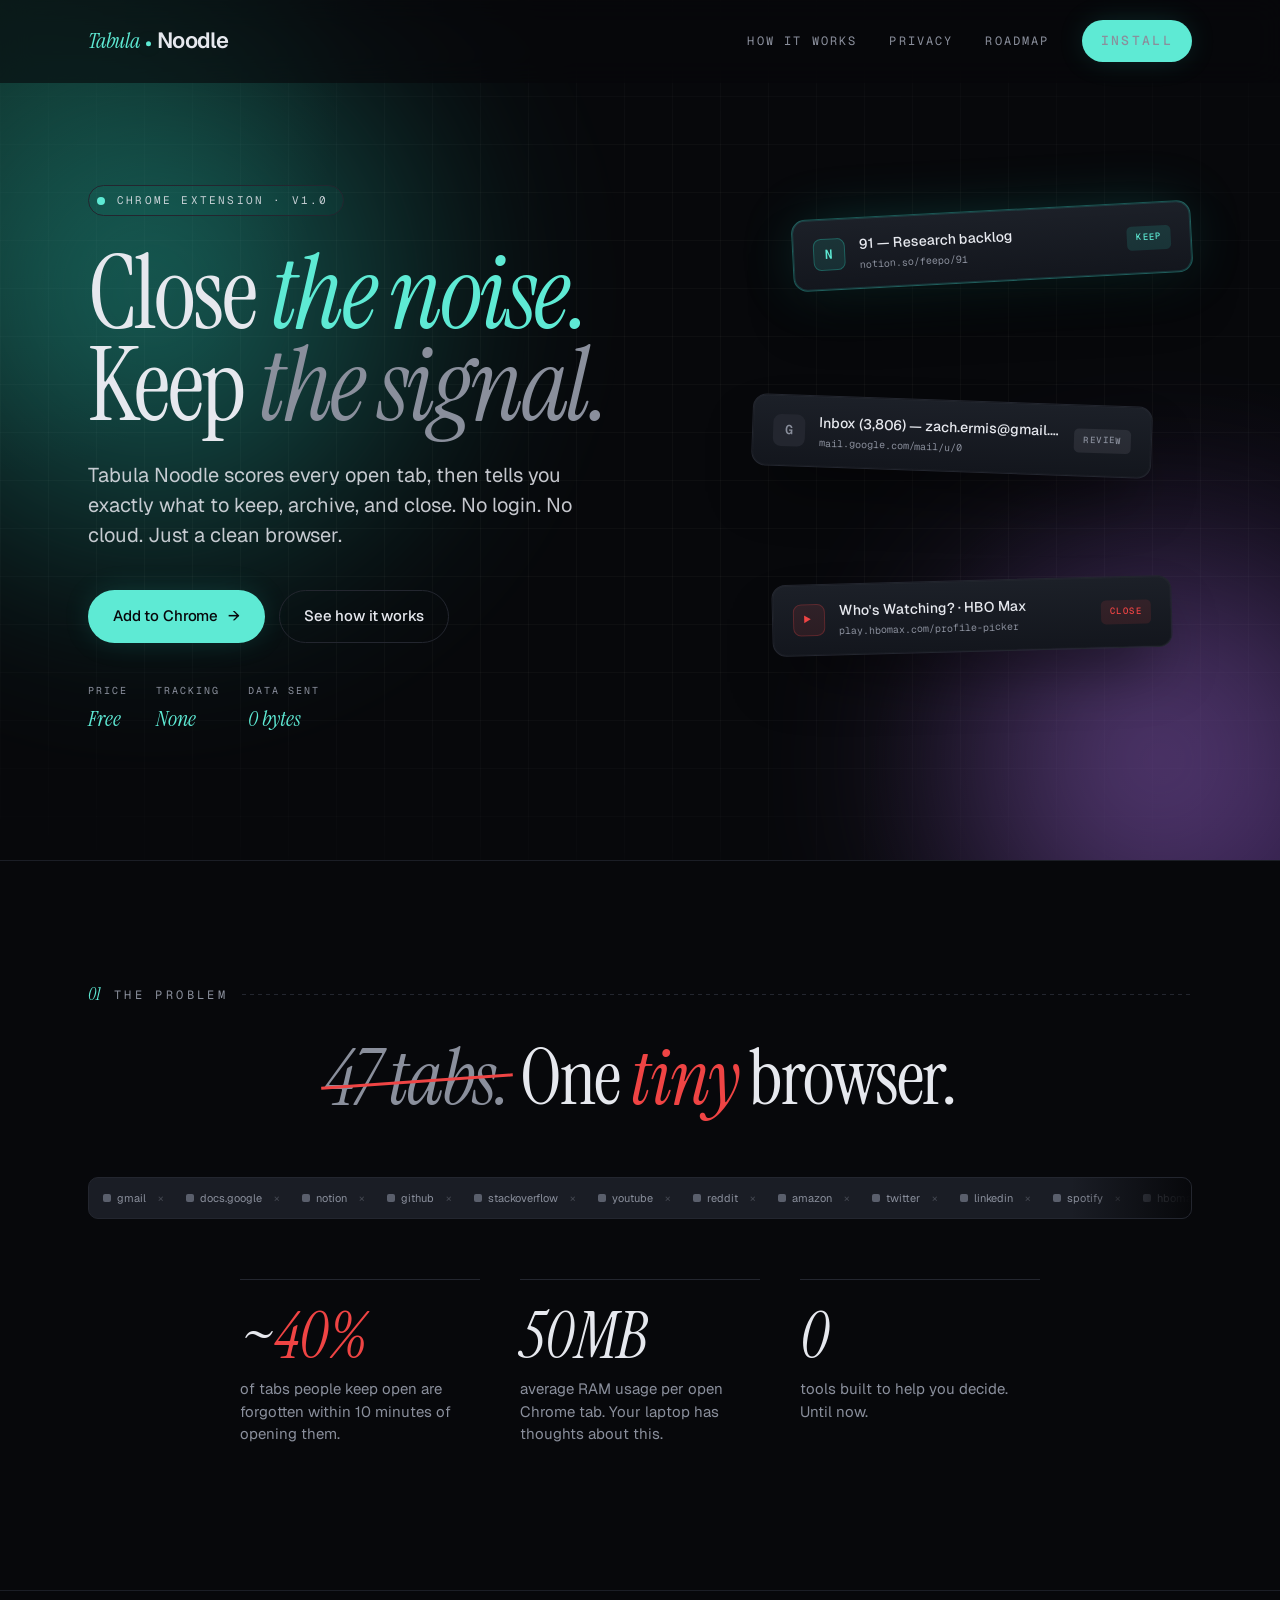
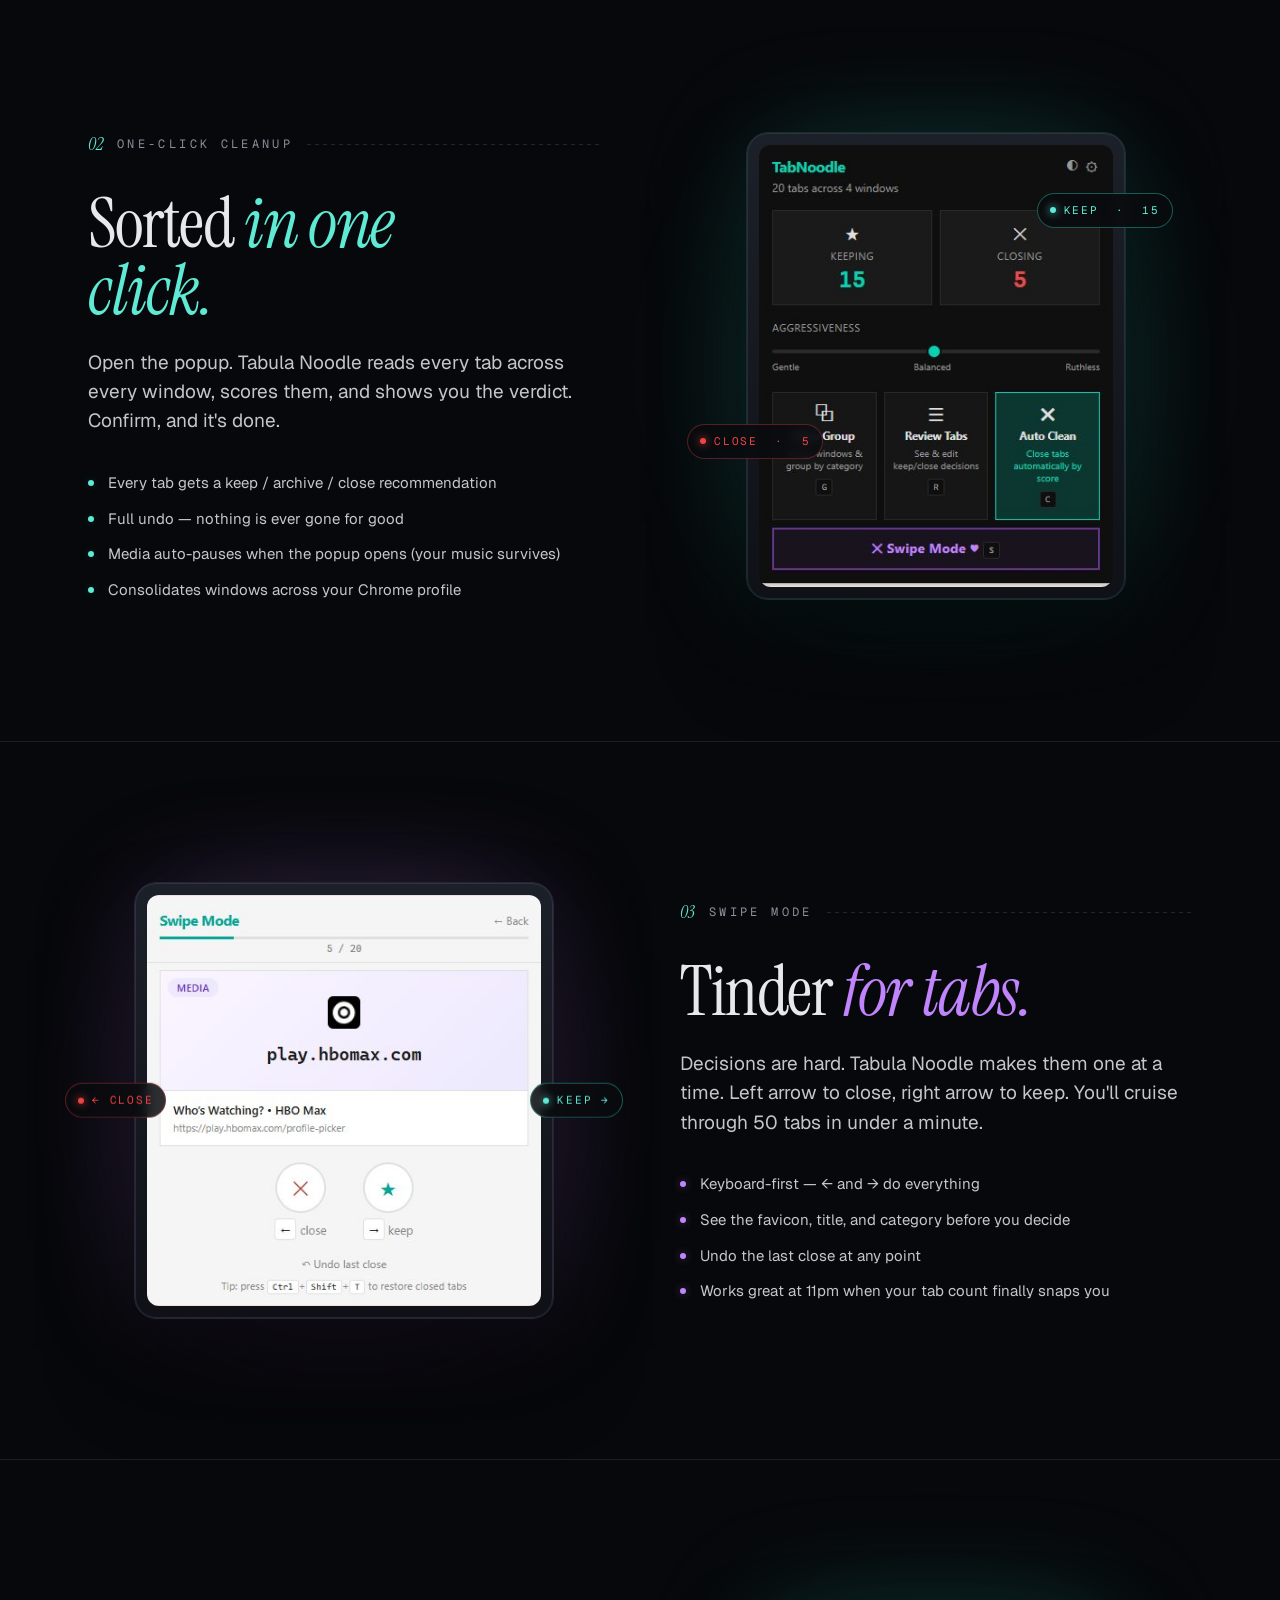
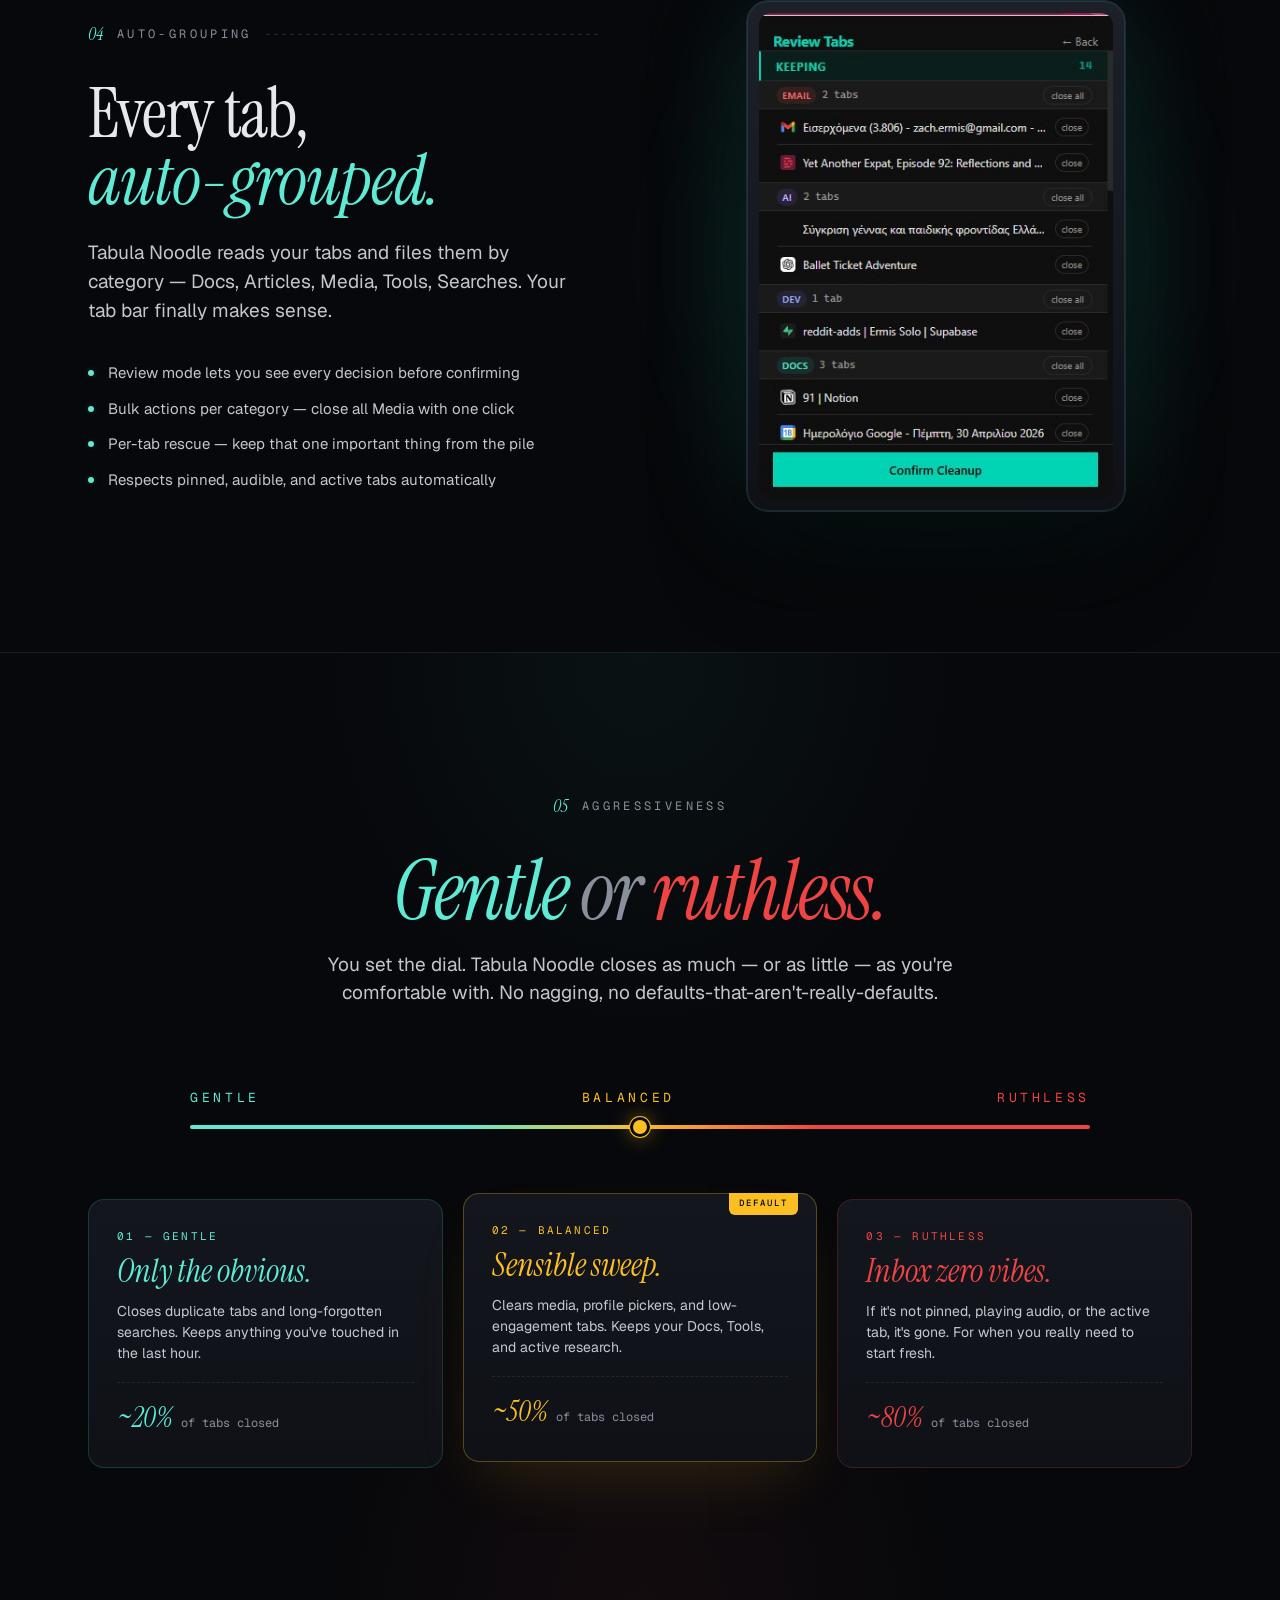
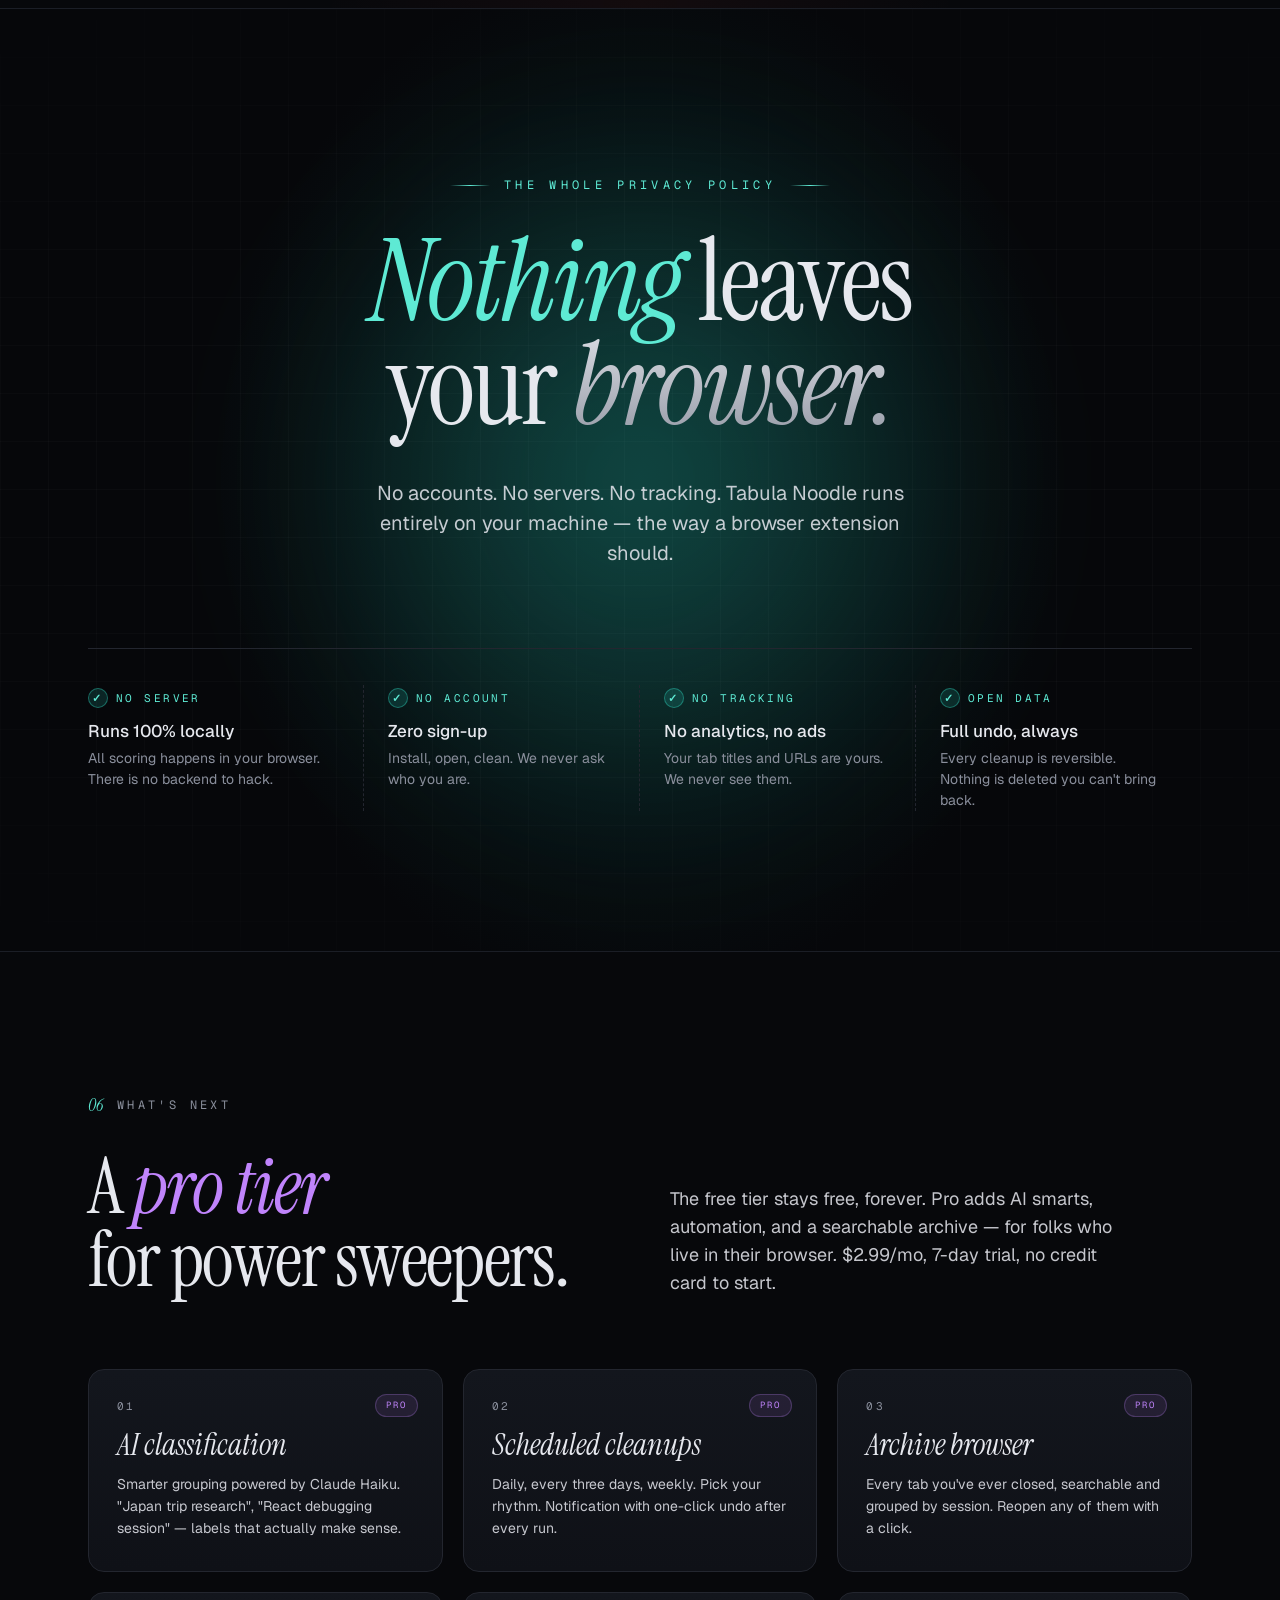
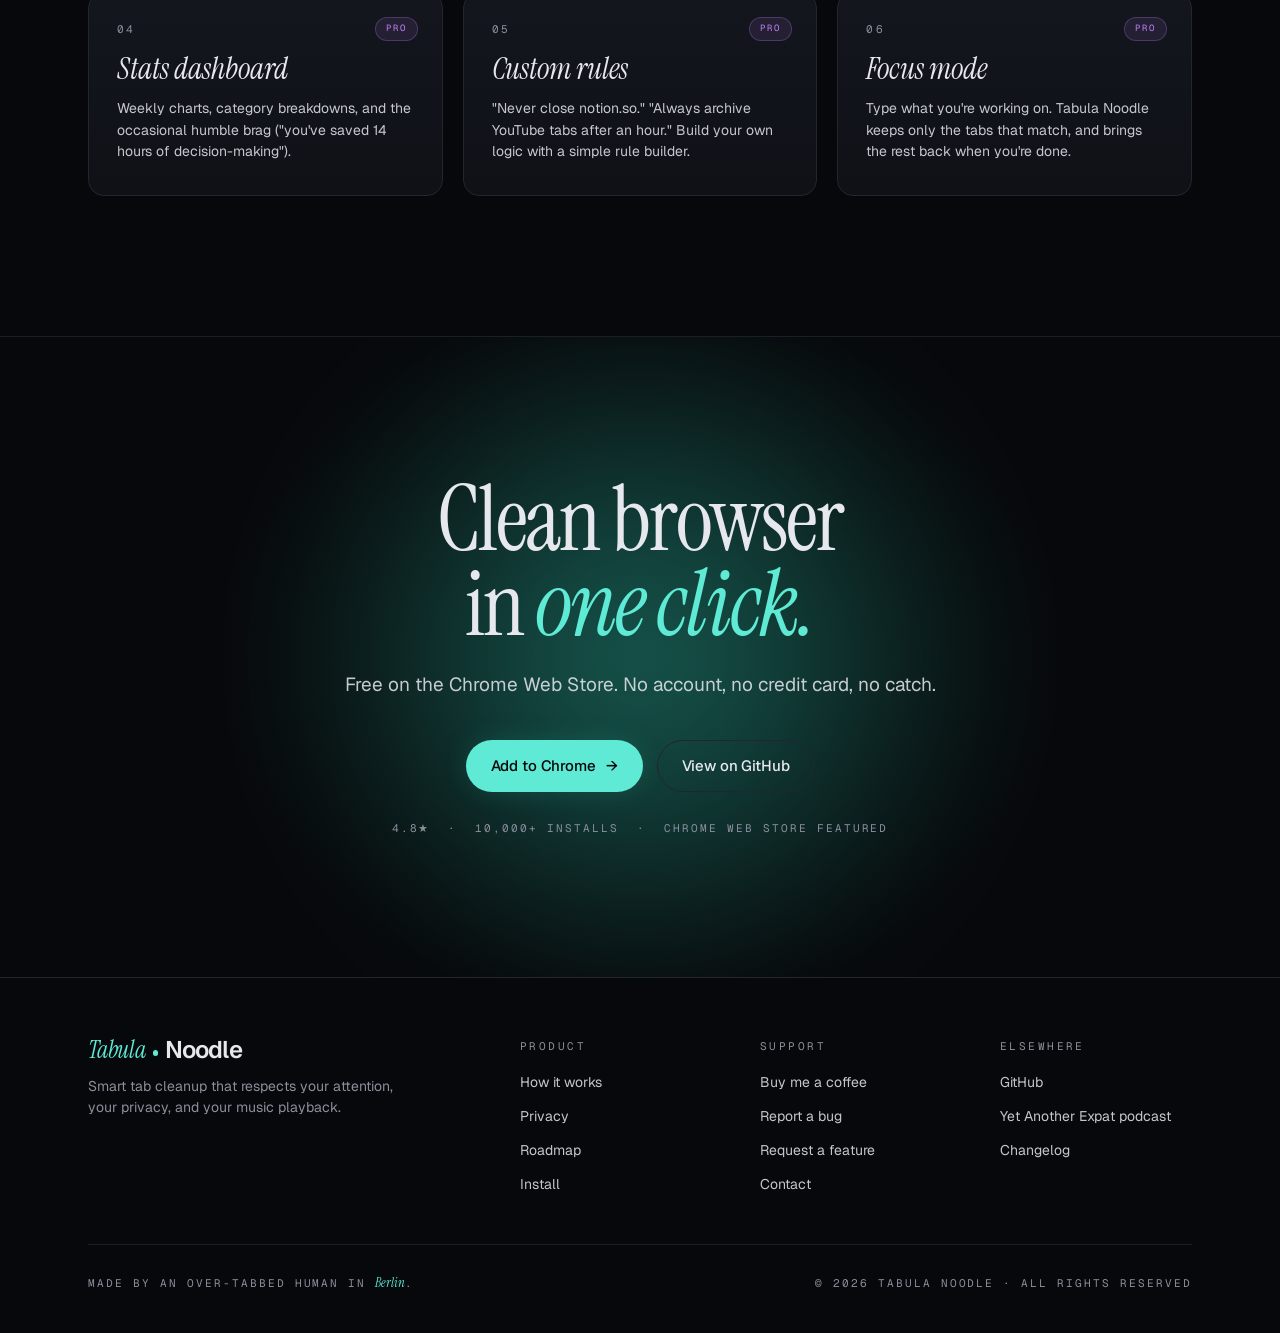
==== index.html @ 932016a6 "Initial TabNoodle landing page Static site with hero, how-it-works, privacy, roadmap and install sec" ====
<!doctype html>
<html lang="en">
<head>
<meta charset="utf-8">
<meta name="viewport" content="width=device-width, initial-scale=1">
<title>Tabula Noodle — Close the noise. Keep the signal.</title>
<meta name="description" content="Smart tab cleanup for Chrome. Scores every tab, groups the keepers, and lets you swipe the rest away. No accounts. Private by default.">
<meta property="og:title" content="Tabula Noodle — One-click tab cleanup">
<meta property="og:description" content="You have 47 tabs. 12 matter. Tabula Noodle knows which.">
<meta property="og:image" content="assets/promo-marquee-1400x560.png">
<meta property="og:type" content="website">
<link rel="icon" type="image/png" href="favicon.png">
<link rel="stylesheet" href="styles.css">
</head>
<body>

<!-- ================================================================
     NAV
     ================================================================ -->
<nav class="nav" id="nav">
  <a href="#top" class="wordmark">
    <span class="tabula">Tabula</span>
    <span class="dot"></span>
    <span class="noodle">Noodle</span>
  </a>
  <div class="nav-links">
    <a href="#how">How it works</a>
    <a href="#privacy">Privacy</a>
    <a href="#roadmap">Roadmap</a>
    <a href="#install" class="btn btn-primary">Install</a>
  </div>
</nav>

<!-- ================================================================
     HERO
     ================================================================ -->
<section class="hero" id="top">
  <div class="grid-bg"></div>
  <div class="glow teal"></div>
  <div class="glow plum"></div>

  <div class="hero-inner">
    <div>
      <div class="hero-kicker">
        <span class="pulse"></span>
        <span>Chrome Extension · v1.0</span>
      </div>
      <h1>
        Close <em>the&nbsp;noise.</em><br>
        Keep <span class="soft">the&nbsp;signal.</span>
      </h1>
      <p class="lead">
        Tabula Noodle scores every open tab, then tells you exactly what to keep, archive, and close. No login. No cloud. Just a clean browser.
      </p>
      <div class="hero-ctas">
        <a href="#install" class="btn btn-primary">
          Add to Chrome
          <span aria-hidden="true">→</span>
        </a>
        <a href="#how" class="btn btn-ghost">See how it works</a>
      </div>
      <div class="hero-meta">
        <div class="item">
          <span class="label">Price</span>
          <span class="val">Free</span>
        </div>
        <div class="item">
          <span class="label">Tracking</span>
          <span class="val">None</span>
        </div>
        <div class="item">
          <span class="label">Data sent</span>
          <span class="val">0 bytes</span>
        </div>
      </div>
    </div>

    <div class="hero-stage" aria-hidden="true">
      <div class="hero-tab keep">
        <div class="ico">N</div>
        <div class="body">
          <div class="title">91 — Research backlog</div>
          <div class="url">notion.so/feepo/91</div>
        </div>
        <div class="badge">Keep</div>
      </div>
      <div class="hero-tab review">
        <div class="ico">G</div>
        <div class="body">
          <div class="title">Inbox (3,806) — zach.ermis@gmail.com</div>
          <div class="url">mail.google.com/mail/u/0</div>
        </div>
        <div class="badge">Review</div>
      </div>
      <div class="hero-tab close">
        <div class="ico">▶</div>
        <div class="body">
          <div class="title">Who's Watching? · HBO Max</div>
          <div class="url">play.hbomax.com/profile-picker</div>
        </div>
        <div class="badge">Close</div>
      </div>
    </div>
  </div>
</section>

<!-- ================================================================
     PROBLEM
     ================================================================ -->
<section class="problem">
  <div class="problem-inner">
    <div class="section-head">
      <span class="step-n">01</span>
      <span class="kicker">The Problem</span>
      <span class="rule"></span>
    </div>
    <h2>
      <span class="strike">47 tabs.</span> One <em>tiny</em> browser.
    </h2>

    <div class="tabbar-demo" aria-hidden="true">
      <div class="demo-tab">gmail<span class="x">×</span></div>
      <div class="demo-tab">docs.google<span class="x">×</span></div>
      <div class="demo-tab">notion<span class="x">×</span></div>
      <div class="demo-tab">github<span class="x">×</span></div>
      <div class="demo-tab">stackoverflow<span class="x">×</span></div>
      <div class="demo-tab">youtube<span class="x">×</span></div>
      <div class="demo-tab">reddit<span class="x">×</span></div>
      <div class="demo-tab">amazon<span class="x">×</span></div>
      <div class="demo-tab">twitter<span class="x">×</span></div>
      <div class="demo-tab">linkedin<span class="x">×</span></div>
      <div class="demo-tab">spotify<span class="x">×</span></div>
      <div class="demo-tab">hbomax<span class="x">×</span></div>
      <div class="demo-tab">booking<span class="x">×</span></div>
      <div class="demo-tab">wikipedia<span class="x">×</span></div>
      <div class="demo-tab">arxiv<span class="x">×</span></div>
      <div class="demo-tab">figma<span class="x">×</span></div>
      <div class="demo-tab">slack<span class="x">×</span></div>
      <div class="demo-tab">claude<span class="x">×</span></div>
      <div class="demo-tab">supabase<span class="x">×</span></div>
      <div class="demo-tab">airbnb<span class="x">×</span></div>
    </div>

    <div class="problem-stats">
      <div class="problem-stat">
        <div class="big">~<em>40%</em></div>
        <p>of tabs people keep open are forgotten within 10 minutes of opening them.</p>
      </div>
      <div class="problem-stat">
        <div class="big">50MB</div>
        <p>average RAM usage per open Chrome tab. Your laptop has thoughts about this.</p>
      </div>
      <div class="problem-stat">
        <div class="big">0</div>
        <p>tools built to help you decide. Until now.</p>
      </div>
    </div>
  </div>
</section>

<!-- ================================================================
     FEAT 1 — ONE-CLICK (how it works)
     ================================================================ -->
<section class="feat" id="how">
  <div class="feat-inner">
    <div class="feat-copy">
      <div class="section-head">
        <span class="step-n">02</span>
        <span class="kicker">One-Click Cleanup</span>
        <span class="rule"></span>
      </div>
      <h2>Sorted <em>in one<br>click.</em></h2>
      <p class="lead">
        Open the popup. Tabula Noodle reads every tab across every window, scores them, and shows you the verdict. Confirm, and it's done.
      </p>
      <ul class="feat-list">
        <li>Every tab gets a keep / archive / close recommendation</li>
        <li>Full undo — nothing is ever gone for good</li>
        <li>Media auto-pauses when the popup opens (your music survives)</li>
        <li>Consolidates windows across your Chrome profile</li>
      </ul>
    </div>

    <div class="feat-visual">
      <div class="glow-seeker"><div class="glow teal"></div></div>
      <div class="device popup teal-glow">
        <img src="assets/ui-popup.png" alt="Tabula Noodle popup showing 20 tabs across 4 windows, with 15 to keep and 5 to close">
        <div class="callout teal" style="top: 60px; right: -48px;">Keep &nbsp;·&nbsp; 15</div>
        <div class="callout ember" style="bottom: 140px; left: -60px;">Close &nbsp;·&nbsp; 5</div>
      </div>
    </div>
  </div>
</section>

<!-- ================================================================
     FEAT 2 — SWIPE
     ================================================================ -->
<section class="feat reverse">
  <div class="feat-inner">
    <div class="feat-copy">
      <div class="section-head">
        <span class="step-n">03</span>
        <span class="kicker">Swipe Mode</span>
        <span class="rule"></span>
      </div>
      <h2>Tinder <span class="plum">for&nbsp;tabs.</span></h2>
      <p class="lead">
        Decisions are hard. Tabula Noodle makes them one at a time. Left arrow to close, right arrow to keep. You'll cruise through 50 tabs in under a minute.
      </p>
      <ul class="feat-list">
        <li class="plum">Keyboard-first — ← and → do everything</li>
        <li class="plum">See the favicon, title, and category before you decide</li>
        <li class="plum">Undo the last close at any point</li>
        <li class="plum">Works great at 11pm when your tab count finally snaps you</li>
      </ul>
    </div>

    <div class="feat-visual">
      <div class="glow-seeker"><div class="glow plum"></div></div>
      <div class="device swipe plum-glow">
        <img src="assets/ui-swipe.png" alt="Tabula Noodle swipe mode showing a media tab for play.hbomax.com with close and keep buttons">
        <div class="callout ember" style="top: 50%; left: -70px; transform: translateY(-50%);">← Close</div>
        <div class="callout teal" style="top: 50%; right: -70px; transform: translateY(-50%);">Keep →</div>
      </div>
    </div>
  </div>
</section>

<!-- ================================================================
     FEAT 3 — GROUPS
     ================================================================ -->
<section class="feat">
  <div class="feat-inner">
    <div class="feat-copy">
      <div class="section-head">
        <span class="step-n">04</span>
        <span class="kicker">Auto-Grouping</span>
        <span class="rule"></span>
      </div>
      <h2>Every tab,<br><em>auto-grouped.</em></h2>
      <p class="lead">
        Tabula Noodle reads your tabs and files them by category — Docs, Articles, Media, Tools, Searches. Your tab bar finally makes sense.
      </p>
      <ul class="feat-list">
        <li>Review mode lets you see every decision before confirming</li>
        <li>Bulk actions per category — close all Media with one click</li>
        <li>Per-tab rescue — keep that one important thing from the pile</li>
        <li>Respects pinned, audible, and active tabs automatically</li>
      </ul>
    </div>

    <div class="feat-visual">
      <div class="glow-seeker"><div class="glow teal"></div></div>
      <div class="device review teal-glow">
        <img src="assets/ui-review.png" alt="Tabula Noodle review panel showing tabs grouped into Email, AI, Dev, and Docs categories">
      </div>
    </div>
  </div>
</section>

<!-- ================================================================
     CONTROL
     ================================================================ -->
<section class="control">
  <div class="control-inner">
    <div class="section-head" style="justify-content: center;">
      <span class="step-n">05</span>
      <span class="kicker">Aggressiveness</span>
    </div>
    <h2><em class="gentle">Gentle</em> <span class="or">or</span> <em class="ruthless">ruthless.</em></h2>
    <p class="lead">
      You set the dial. Tabula Noodle closes as much — or as little — as you're comfortable with. No nagging, no defaults-that-aren't-really-defaults.
    </p>

    <div class="slider-wrap">
      <div class="slider-labels">
        <span class="l">Gentle</span>
        <span class="m">Balanced</span>
        <span class="r">Ruthless</span>
      </div>
      <div class="slider-track">
        <div class="handle"></div>
      </div>
    </div>

    <div class="modes">
      <div class="mode gentle">
        <div class="m-label">01 — Gentle</div>
        <div class="m-title">Only the obvious.</div>
        <div class="m-body">Closes duplicate tabs and long-forgotten searches. Keeps anything you've touched in the last hour.</div>
        <div class="m-stat"><b>~20%</b> of tabs closed</div>
      </div>
      <div class="mode balanced">
        <div class="m-label">02 — Balanced</div>
        <div class="m-title">Sensible sweep.</div>
        <div class="m-body">Clears media, profile pickers, and low-engagement tabs. Keeps your Docs, Tools, and active research.</div>
        <div class="m-stat"><b>~50%</b> of tabs closed</div>
      </div>
      <div class="mode ruthless">
        <div class="m-label">03 — Ruthless</div>
        <div class="m-title">Inbox zero vibes.</div>
        <div class="m-body">If it's not pinned, playing audio, or the active tab, it's gone. For when you really need to start fresh.</div>
        <div class="m-stat"><b>~80%</b> of tabs closed</div>
      </div>
    </div>
  </div>
</section>

<!-- ================================================================
     PRIVACY
     ================================================================ -->
<section class="privacy" id="privacy">
  <div class="grid-bg"></div>
  <div class="glow teal"></div>

  <div class="privacy-inner">
    <div class="kicker-line">The Whole Privacy Policy</div>
    <h2>
      <span class="nothing">Nothing</span> leaves<br>
      your <span class="browser">browser.</span>
    </h2>
    <p class="lead">
      No accounts. No servers. No tracking. Tabula Noodle runs entirely on your machine — the way a browser extension should.
    </p>

    <div class="privacy-facts">
      <div class="pfact">
        <div class="check">No server</div>
        <h4>Runs 100% locally</h4>
        <p>All scoring happens in your browser. There is no backend to hack.</p>
      </div>
      <div class="pfact">
        <div class="check">No account</div>
        <h4>Zero sign-up</h4>
        <p>Install, open, clean. We never ask who you are.</p>
      </div>
      <div class="pfact">
        <div class="check">No tracking</div>
        <h4>No analytics, no ads</h4>
        <p>Your tab titles and URLs are yours. We never see them.</p>
      </div>
      <div class="pfact">
        <div class="check">Open data</div>
        <h4>Full undo, always</h4>
        <p>Every cleanup is reversible. Nothing is deleted you can't bring back.</p>
      </div>
    </div>
  </div>
</section>

<!-- ================================================================
     ROADMAP
     ================================================================ -->
<section class="roadmap" id="roadmap">
  <div class="roadmap-inner">
    <div class="roadmap-head">
      <div>
        <div class="section-head">
          <span class="step-n">06</span>
          <span class="kicker">What's Next</span>
        </div>
        <h2>A <em>pro tier</em><br>for power sweepers.</h2>
      </div>
      <p class="sub">
        The free tier stays free, forever. Pro adds AI smarts, automation, and a searchable archive — for folks who live in their browser. $2.99/mo, 7-day trial, no credit card to start.
      </p>
    </div>

    <div class="roadmap-grid">
      <div class="rm-card">
        <div class="rm-tag">Pro</div>
        <div class="rm-num">01</div>
        <h3>AI classification</h3>
        <p>Smarter grouping powered by Claude Haiku. "Japan trip research", "React debugging session" — labels that actually make sense.</p>
      </div>
      <div class="rm-card">
        <div class="rm-tag">Pro</div>
        <div class="rm-num">02</div>
        <h3>Scheduled cleanups</h3>
        <p>Daily, every three days, weekly. Pick your rhythm. Notification with one-click undo after every run.</p>
      </div>
      <div class="rm-card">
        <div class="rm-tag">Pro</div>
        <div class="rm-num">03</div>
        <h3>Archive browser</h3>
        <p>Every tab you've ever closed, searchable and grouped by session. Reopen any of them with a click.</p>
      </div>
      <div class="rm-card">
        <div class="rm-tag">Pro</div>
        <div class="rm-num">04</div>
        <h3>Stats dashboard</h3>
        <p>Weekly charts, category breakdowns, and the occasional humble brag ("you've saved 14 hours of decision-making").</p>
      </div>
      <div class="rm-card">
        <div class="rm-tag">Pro</div>
        <div class="rm-num">05</div>
        <h3>Custom rules</h3>
        <p>"Never close notion.so." "Always archive YouTube tabs after an hour." Build your own logic with a simple rule builder.</p>
      </div>
      <div class="rm-card">
        <div class="rm-tag">Pro</div>
        <div class="rm-num">06</div>
        <h3>Focus mode</h3>
        <p>Type what you're working on. Tabula Noodle keeps only the tabs that match, and brings the rest back when you're done.</p>
      </div>
    </div>
  </div>
</section>

<!-- ================================================================
     CTA
     ================================================================ -->
<section class="cta" id="install">
  <div class="glow teal"></div>
  <div class="cta-inner">
    <h2>Clean browser<br>in <em>one click.</em></h2>
    <p class="lead">
      Free on the Chrome Web Store. No account, no credit card, no catch.
    </p>
    <div class="cta-ctas">
      <a href="#" class="btn btn-primary">
        Add to Chrome
        <span aria-hidden="true">→</span>
      </a>
      <a href="https://github.com/feepo" class="btn btn-ghost" target="_blank" rel="noopener">
        View on GitHub
      </a>
    </div>
    <div class="cta-note">4.8★ &nbsp;·&nbsp; 10,000+ installs &nbsp;·&nbsp; Chrome Web Store featured</div>
  </div>
</section>

<!-- ================================================================
     FOOTER
     ================================================================ -->
<footer>
  <div class="footer-inner">
    <div class="footer-brand">
      <a href="#top" class="wordmark">
        <span class="tabula">Tabula</span>
        <span class="dot"></span>
        <span class="noodle">Noodle</span>
      </a>
      <p>Smart tab cleanup that respects your attention, your privacy, and your music playback.</p>
    </div>
    <div class="footer-col">
      <h5>Product</h5>
      <ul>
        <li><a href="#how">How it works</a></li>
        <li><a href="#privacy">Privacy</a></li>
        <li><a href="#roadmap">Roadmap</a></li>
        <li><a href="#install">Install</a></li>
      </ul>
    </div>
    <div class="footer-col">
      <h5>Support</h5>
      <ul>
        <li><a href="https://buymeacoffee.com" target="_blank" rel="noopener">Buy me a coffee</a></li>
        <li><a href="#">Report a bug</a></li>
        <li><a href="#">Request a feature</a></li>
        <li><a href="#">Contact</a></li>
      </ul>
    </div>
    <div class="footer-col">
      <h5>Elsewhere</h5>
      <ul>
        <li><a href="https://github.com/feepo" target="_blank" rel="noopener">GitHub</a></li>
        <li><a href="#" target="_blank" rel="noopener">Yet Another Expat podcast</a></li>
        <li><a href="#">Changelog</a></li>
      </ul>
    </div>
  </div>
  <div class="footer-bottom">
    <div class="made">Made by an over-tabbed human in <em>Berlin</em>.</div>
    <div class="made">© 2026 Tabula Noodle · All rights reserved</div>
  </div>
</footer>

<script>
  // Nav gets a border-bottom once you scroll past the hero
  const nav = document.getElementById('nav');
  window.addEventListener('scroll', () => {
    if (window.scrollY > 20) nav.classList.add('scrolled');
    else nav.classList.remove('scrolled');
  }, { passive: true });
</script>

</body>
</html>
---- styles.css ----
/* ================================================================
   TABULA NOODLE — WEBSITE STYLES
   ================================================================ */

@import url("https://fonts.googleapis.com/css2?family=Instrument+Serif:ital@0;1&family=Geist:wght@300;400;500;600;700;900&family=Geist+Mono:wght@400;500&display=swap");

/* ---------- tokens ---------- */
:root {
  --ink: #07080b;
  --ink-2: #0f1117;
  --ink-3: #13161d;
  --ink-4: #1a1d25;
  --line: #23262f;
  --line-soft: #1b1e26;
  --fog: #8a8f9c;
  --fog-2: #5a5f6c;
  --bone: #e6e8ee;
  --bone-dim: rgba(230, 232, 238, 0.85);

  --teal: #2dd4bf;
  --teal-bright: #5eead4;
  --teal-deep: #0d4f4a;
  --teal-glow: rgba(45, 212, 191, 0.22);

  --plum: #c084fc;
  --plum-deep: #6b21a8;

  --amber: #fbbf24;
  --ember: #ef4444;

  --font-display: "Instrument Serif", "Iowan Old Style", Georgia, serif;
  --font-sans: "Geist", ui-sans-serif, system-ui, -apple-system, sans-serif;
  --font-mono: "Geist Mono", ui-monospace, "JetBrains Mono", monospace;

  --radius: 16px;
  --radius-lg: 22px;

  --pad-x: 88px;
  --max-w: 1240px;
}

/* ---------- reset ---------- */
*, *::before, *::after { box-sizing: border-box; }
html, body { margin: 0; padding: 0; }
html { scroll-behavior: smooth; }
body {
  font-family: var(--font-sans);
  color: var(--bone);
  background: var(--ink);
  -webkit-font-smoothing: antialiased;
  text-rendering: optimizeLegibility;
  line-height: 1.5;
  overflow-x: hidden;
}
img { display: block; max-width: 100%; height: auto; }
a { color: inherit; text-decoration: none; }
button { font: inherit; cursor: pointer; }

/* ---------- reusable ---------- */
.wrap {
  max-width: var(--max-w);
  margin: 0 auto;
  padding: 0 var(--pad-x);
  position: relative;
}

.kicker {
  font-family: var(--font-mono);
  font-size: 12px;
  letter-spacing: 0.28em;
  text-transform: uppercase;
  color: var(--fog);
}
.kicker b {
  color: var(--teal-bright);
  font-weight: 400;
}

.wordmark {
  display: inline-flex;
  align-items: baseline;
  gap: 0.15em;
  line-height: 1;
  letter-spacing: -0.01em;
}
.wordmark .tabula {
  font-family: var(--font-display);
  font-style: italic;
  font-weight: 400;
  color: var(--teal-bright);
}
.wordmark .noodle {
  font-family: var(--font-sans);
  font-weight: 600;
  letter-spacing: -0.035em;
  color: var(--bone);
}
.wordmark .dot {
  display: inline-block;
  width: 0.22em;
  height: 0.22em;
  border-radius: 999px;
  background: var(--teal-bright);
  transform: translateY(-0.08em);
  margin: 0 0.14em;
  box-shadow: 0 0 0.8em var(--teal-glow);
}

.grid-bg {
  position: absolute; inset: 0;
  background-image:
    linear-gradient(rgba(255,255,255,0.03) 1px, transparent 1px),
    linear-gradient(90deg, rgba(255,255,255,0.03) 1px, transparent 1px);
  background-size: 48px 48px;
  mask-image: radial-gradient(ellipse 100% 70% at 50% 50%, black 45%, transparent 90%);
  -webkit-mask-image: radial-gradient(ellipse 100% 70% at 50% 50%, black 45%, transparent 90%);
  pointer-events: none;
}
.glow {
  position: absolute; pointer-events: none;
  border-radius: 999px;
  filter: blur(80px);
  opacity: 0.45;
}
.glow.teal { background: radial-gradient(circle, #2dd4bf 0%, transparent 70%); }
.glow.plum { background: radial-gradient(circle, #c084fc 0%, transparent 70%); }
.glow.amber { background: radial-gradient(circle, #fbbf24 0%, transparent 70%); }

.section-head {
  display: flex;
  align-items: center;
  gap: 14px;
  margin-bottom: 32px;
}
.section-head .kicker { white-space: nowrap; }
.section-head .rule {
  flex: 1;
  height: 1px;
  background-image: linear-gradient(to right, var(--line) 50%, transparent 50%);
  background-size: 8px 1px;
}
.section-head .step-n {
  font-family: var(--font-display);
  font-style: italic;
  font-size: 18px;
  color: var(--teal-bright);
}

.btn {
  display: inline-flex;
  align-items: center;
  gap: 10px;
  padding: 14px 24px;
  border-radius: 999px;
  font-family: var(--font-sans);
  font-weight: 500;
  font-size: 15px;
  letter-spacing: -0.01em;
  border: 1px solid transparent;
  transition: transform 0.15s ease, background 0.2s ease, border-color 0.2s ease;
}
.btn:hover { transform: translateY(-1px); }
.btn-primary {
  background: var(--teal-bright);
  color: var(--ink);
  box-shadow: 0 0 30px -5px var(--teal-glow);
}
.btn-primary:hover { background: var(--teal); }
.btn-ghost {
  background: transparent;
  color: var(--bone);
  border-color: var(--line);
}
.btn-ghost:hover { border-color: var(--teal); color: var(--teal-bright); }

/* ================================================================
   NAV
   ================================================================ */
.nav {
  position: fixed;
  top: 0; left: 0; right: 0;
  z-index: 100;
  padding: 20px var(--pad-x);
  display: flex;
  align-items: center;
  justify-content: space-between;
  background: rgba(7, 8, 11, 0.6);
  backdrop-filter: blur(14px);
  -webkit-backdrop-filter: blur(14px);
  border-bottom: 1px solid transparent;
  transition: border-color 0.3s, background 0.3s;
}
.nav.scrolled { border-bottom-color: var(--line); }
.nav .wordmark { font-size: 22px; }
.nav-links {
  display: flex;
  gap: 32px;
  align-items: center;
}
.nav-links a {
  font-family: var(--font-mono);
  font-size: 12px;
  letter-spacing: 0.18em;
  text-transform: uppercase;
  color: var(--fog);
  transition: color 0.2s;
}
.nav-links a:hover { color: var(--teal-bright); }
.nav-links .btn { padding: 10px 18px; font-size: 13px; }

/* ================================================================
   HERO
   ================================================================ */
.hero {
  position: relative;
  padding: 180px var(--pad-x) 120px;
  overflow: hidden;
  background:
    radial-gradient(50% 100% at 0% 0%, #0e2a25 0%, transparent 55%),
    radial-gradient(60% 100% at 100% 100%, #1a0f2b 0%, transparent 55%),
    var(--ink);
}
.hero .grid-bg { opacity: 0.9; }
.hero .glow.teal { width: 780px; height: 780px; left: -240px; top: -100px; }
.hero .glow.plum { width: 600px; height: 600px; right: -180px; bottom: -200px; }

.hero-inner {
  position: relative;
  max-width: var(--max-w);
  margin: 0 auto;
  display: grid;
  grid-template-columns: 1.15fr 1fr;
  gap: 56px;
  align-items: center;
}

.hero-kicker {
  display: inline-flex;
  align-items: center;
  gap: 12px;
  padding: 6px 14px 6px 8px;
  border-radius: 999px;
  border: 1px solid var(--line);
  background: rgba(45, 212, 191, 0.04);
  font-family: var(--font-mono);
  font-size: 11px;
  letter-spacing: 0.2em;
  text-transform: uppercase;
  color: var(--bone-dim);
  margin-bottom: 32px;
}
.hero-kicker .pulse {
  width: 8px; height: 8px; border-radius: 999px;
  background: var(--teal-bright);
  box-shadow: 0 0 0 0 var(--teal-bright);
  animation: pulse 2s ease-out infinite;
}
@keyframes pulse {
  0% { box-shadow: 0 0 0 0 rgba(94, 234, 212, 0.6); }
  100% { box-shadow: 0 0 0 16px rgba(94, 234, 212, 0); }
}

.hero h1 {
  font-family: var(--font-display);
  font-size: clamp(56px, 8vw, 124px);
  line-height: 0.9;
  letter-spacing: -0.025em;
  margin: 0 0 28px 0;
  font-weight: 400;
  color: var(--bone);
}
.hero h1 em {
  font-style: italic;
  color: var(--teal-bright);
}
.hero h1 .soft {
  font-style: italic;
  color: var(--fog);
}

.hero p.lead {
  font-size: 20px;
  max-width: 520px;
  color: var(--bone-dim);
  line-height: 1.5;
  margin: 0 0 40px 0;
}

.hero-ctas {
  display: flex;
  gap: 14px;
  margin-bottom: 40px;
  flex-wrap: wrap;
}

.hero-meta {
  display: flex;
  gap: 28px;
  flex-wrap: wrap;
}
.hero-meta .item {
  display: flex;
  flex-direction: column;
  gap: 4px;
}
.hero-meta .item .label {
  font-family: var(--font-mono);
  font-size: 10px;
  letter-spacing: 0.2em;
  text-transform: uppercase;
  color: var(--fog);
}
.hero-meta .item .val {
  font-family: var(--font-display);
  font-style: italic;
  font-size: 22px;
  color: var(--teal-bright);
}

/* Hero stack of floating cards */
.hero-stage { position: relative; height: 560px; }
.hero-tab {
  position: absolute;
  width: 400px;
  padding: 16px 20px;
  border-radius: 14px;
  background: linear-gradient(180deg, #1c2028 0%, #13161d 100%);
  border: 1px solid var(--line);
  box-shadow:
    0 30px 60px -20px rgba(0,0,0,0.7),
    0 0 0 1px rgba(255,255,255,0.02) inset;
  display: flex; align-items: center; gap: 14px;
  font-family: var(--font-sans);
}
.hero-tab .ico {
  width: 32px; height: 32px; border-radius: 8px;
  display: grid; place-items: center;
  font-family: var(--font-mono); font-size: 13px; font-weight: 600;
  flex-shrink: 0;
}
.hero-tab .body { flex: 1; min-width: 0; }
.hero-tab .title { font-size: 14px; font-weight: 500; color: var(--bone); white-space: nowrap; overflow: hidden; text-overflow: ellipsis; }
.hero-tab .url { font-family: var(--font-mono); font-size: 10px; color: var(--fog); margin-top: 2px; white-space: nowrap; overflow: hidden; text-overflow: ellipsis; }
.hero-tab .badge {
  font-family: var(--font-mono);
  font-size: 9px; font-weight: 500;
  letter-spacing: 0.16em; text-transform: uppercase;
  padding: 5px 9px; border-radius: 5px;
  flex-shrink: 0;
}

.hero-tab.keep {
  right: 0; top: 30px;
  transform: rotate(-3deg);
  border-color: rgba(45,212,191,0.35);
  box-shadow:
    0 30px 60px -20px rgba(0,0,0,0.7),
    0 0 0 1px rgba(45,212,191,0.18) inset,
    0 0 60px -10px rgba(45,212,191,0.25);
  animation: floatA 6s ease-in-out infinite;
}
.hero-tab.keep .ico { background: rgba(45,212,191,0.12); color: var(--teal-bright); border: 1px solid rgba(45,212,191,0.3); }
.hero-tab.keep .badge { background: rgba(45,212,191,0.14); color: var(--teal-bright); }

.hero-tab.review {
  right: 40px; top: 220px;
  transform: rotate(2deg);
  animation: floatB 7s ease-in-out infinite;
}
.hero-tab.review .ico { background: #23262f; color: var(--fog); }
.hero-tab.review .badge { background: rgba(138,143,156,0.15); color: var(--fog); }

.hero-tab.close {
  right: 20px; top: 400px;
  transform: rotate(-1.5deg);
  animation: floatA 5.5s ease-in-out infinite 0.5s;
}
.hero-tab.close .ico { background: rgba(239,68,68,0.1); color: var(--ember); border: 1px solid rgba(239,68,68,0.25); }
.hero-tab.close .badge { background: rgba(239,68,68,0.12); color: var(--ember); }

@keyframes floatA {
  0%, 100% { transform: rotate(-3deg) translateY(0); }
  50% { transform: rotate(-3deg) translateY(-8px); }
}
@keyframes floatB {
  0%, 100% { transform: rotate(2deg) translateY(0); }
  50% { transform: rotate(2deg) translateY(-6px); }
}

/* ================================================================
   PROBLEM — the noise
   ================================================================ */
.problem {
  position: relative;
  padding: 120px var(--pad-x);
  background: var(--ink);
  border-top: 1px solid var(--line-soft);
  overflow: hidden;
}
.problem-inner {
  max-width: var(--max-w);
  margin: 0 auto;
  text-align: center;
}
.problem h2 {
  font-family: var(--font-display);
  font-size: clamp(48px, 6vw, 88px);
  line-height: 1;
  letter-spacing: -0.025em;
  margin: 0 0 60px 0;
  font-weight: 400;
}
.problem h2 em { font-style: italic; color: var(--ember); }
.problem h2 .strike {
  position: relative; color: var(--fog); font-style: italic;
}
.problem h2 .strike::after {
  content: ""; position: absolute;
  left: -2%; right: -2%; top: 52%; height: 3px;
  background: var(--ember); transform: rotate(-4deg);
}

.tabbar-demo {
  display: flex; gap: 2px;
  padding: 4px;
  background: var(--ink-4);
  border: 1px solid var(--line);
  border-radius: 10px;
  margin-bottom: 40px;
  overflow: hidden;
  max-width: 100%;
  position: relative;
}
.tabbar-demo::after {
  content: "";
  position: absolute;
  right: 0; top: 0; bottom: 0;
  width: 120px;
  background: linear-gradient(to right, transparent, var(--ink));
  pointer-events: none;
}
.demo-tab {
  display: flex; align-items: center; gap: 6px;
  padding: 8px 10px;
  font-size: 11px;
  border-radius: 6px;
  white-space: nowrap;
  color: var(--fog);
  flex-shrink: 0;
}
.demo-tab::before {
  content: ""; width: 8px; height: 8px; border-radius: 2px;
  background: var(--fog-2);
  flex-shrink: 0;
}
.demo-tab .x { opacity: 0.35; margin-left: 6px; }

.problem-stats {
  display: grid;
  grid-template-columns: repeat(3, 1fr);
  gap: 40px;
  max-width: 800px;
  margin: 60px auto 0;
  text-align: left;
}
.problem-stat {
  padding: 24px 0;
  border-top: 1px solid var(--line);
}
.problem-stat .big {
  font-family: var(--font-display);
  font-style: italic;
  font-size: 64px;
  line-height: 1;
  color: var(--bone);
  margin-bottom: 10px;
}
.problem-stat .big em { color: var(--ember); }
.problem-stat p {
  font-size: 15px;
  color: var(--fog);
  margin: 0;
  line-height: 1.5;
}

/* ================================================================
   FEATURE SECTIONS (generic layout for one-click, swipe, groups)
   ================================================================ */
.feat {
  position: relative;
  padding: 140px var(--pad-x);
  overflow: hidden;
  border-top: 1px solid var(--line-soft);
}
.feat-inner {
  max-width: var(--max-w);
  margin: 0 auto;
  position: relative;
  display: grid;
  grid-template-columns: 1fr 1fr;
  gap: 80px;
  align-items: center;
}
.feat.reverse .feat-inner { grid-template-columns: 1fr 1fr; }
.feat.reverse .feat-copy { order: 2; }
.feat.reverse .feat-visual { order: 1; }

.feat-copy { position: relative; z-index: 2; }
.feat-copy h2 {
  font-family: var(--font-display);
  font-size: clamp(44px, 5.5vw, 72px);
  line-height: 0.95;
  letter-spacing: -0.02em;
  margin: 0 0 24px 0;
  font-weight: 400;
  color: var(--bone);
}
.feat-copy h2 em { font-style: italic; color: var(--teal-bright); }
.feat-copy h2 .plum { font-style: italic; color: var(--plum); }
.feat-copy p.lead {
  font-size: 19px;
  color: var(--bone-dim);
  line-height: 1.55;
  max-width: 500px;
  margin: 0 0 36px 0;
}

.feat-list {
  list-style: none;
  padding: 0;
  margin: 0;
  display: flex; flex-direction: column; gap: 14px;
}
.feat-list li {
  display: flex; gap: 14px;
  padding-left: 0;
  font-size: 15px;
  color: var(--bone-dim);
  line-height: 1.45;
}
.feat-list li::before {
  content: "";
  flex-shrink: 0;
  width: 6px; height: 6px;
  margin-top: 8px;
  border-radius: 999px;
  background: var(--teal-bright);
  box-shadow: 0 0 8px var(--teal-glow);
}
.feat-list li.plum::before {
  background: var(--plum);
  box-shadow: 0 0 8px rgba(192,132,252,0.4);
}

/* Visual frames wrapping the UI screenshots */
.feat-visual {
  position: relative;
  display: flex;
  justify-content: center;
  align-items: center;
}
.device {
  position: relative;
  border-radius: var(--radius-lg);
  background: linear-gradient(180deg, #1c2028 0%, #0f1117 100%);
  padding: 12px;
  border: 1px solid var(--line);
  box-shadow:
    0 50px 100px -20px rgba(0,0,0,0.75),
    0 0 0 1px rgba(255,255,255,0.02) inset;
}
.device.teal-glow { box-shadow: 0 50px 100px -20px rgba(0,0,0,0.75), 0 0 0 1px rgba(45,212,191,0.15) inset, 0 0 120px -20px rgba(45,212,191,0.25); }
.device.plum-glow { box-shadow: 0 50px 100px -20px rgba(0,0,0,0.75), 0 0 0 1px rgba(192,132,252,0.15) inset, 0 0 120px -20px rgba(192,132,252,0.25); }
.device img { border-radius: 12px; width: 100%; }
.device.popup { max-width: 380px; }
.device.swipe { max-width: 420px; }
.device.review { max-width: 380px; }

/* floating callouts */
.callout {
  position: absolute;
  font-family: var(--font-mono);
  font-size: 11px; letter-spacing: 0.16em;
  text-transform: uppercase;
  padding: 8px 12px;
  border-radius: 999px;
  background: rgba(10, 11, 15, 0.85);
  backdrop-filter: blur(6px);
  -webkit-backdrop-filter: blur(6px);
  border: 1px solid var(--line);
  color: var(--bone);
  display: flex; align-items: center; gap: 8px;
  white-space: nowrap;
}
.callout::before {
  content: ""; width: 6px; height: 6px; border-radius: 999px;
}
.callout.teal { color: var(--teal-bright); border-color: rgba(45,212,191,0.4); }
.callout.teal::before { background: var(--teal-bright); box-shadow: 0 0 8px var(--teal-bright); }
.callout.plum { color: var(--plum); border-color: rgba(192,132,252,0.35); }
.callout.plum::before { background: var(--plum); box-shadow: 0 0 8px var(--plum); }
.callout.ember { color: var(--ember); border-color: rgba(239,68,68,0.35); }
.callout.ember::before { background: var(--ember); box-shadow: 0 0 8px var(--ember); }

.glow-seeker { position: absolute; inset: -40px; z-index: -1; }
.glow-seeker .glow { width: 420px; height: 420px; left: 50%; top: 50%; transform: translate(-50%, -50%); opacity: 0.35; }

/* ================================================================
   CONTROL — aggressiveness slider
   ================================================================ */
.control {
  position: relative;
  padding: 140px var(--pad-x);
  border-top: 1px solid var(--line-soft);
  overflow: hidden;
  background:
    radial-gradient(50% 80% at 50% 0%, rgba(45,212,191,0.05) 0%, transparent 50%),
    radial-gradient(50% 80% at 50% 100%, rgba(239,68,68,0.05) 0%, transparent 50%),
    var(--ink);
}
.control-inner {
  max-width: var(--max-w);
  margin: 0 auto;
  text-align: center;
  position: relative;
}
.control h2 {
  font-family: var(--font-display);
  font-size: clamp(48px, 6.5vw, 96px);
  line-height: 0.95;
  letter-spacing: -0.025em;
  margin: 0 0 20px 0;
  font-weight: 400;
}
.control h2 em.gentle { font-style: italic; color: var(--teal-bright); }
.control h2 em.ruthless { font-style: italic; color: var(--ember); }
.control h2 .or { color: var(--fog); font-style: italic; }
.control p.lead {
  font-size: 19px;
  color: var(--bone-dim);
  max-width: 640px;
  margin: 0 auto 80px;
  line-height: 1.5;
}

.slider-wrap {
  max-width: 900px;
  margin: 0 auto 70px;
}
.slider-labels {
  display: flex;
  justify-content: space-between;
  font-family: var(--font-mono);
  font-size: 13px;
  letter-spacing: 0.28em;
  text-transform: uppercase;
  margin-bottom: 18px;
}
.slider-labels .l { color: var(--teal-bright); }
.slider-labels .m { color: var(--amber); }
.slider-labels .r { color: var(--ember); }

.slider-track {
  position: relative;
  height: 4px;
  background: linear-gradient(to right, var(--teal-bright) 0%, var(--teal-bright) 30%, var(--amber) 50%, var(--ember) 70%, var(--ember) 100%);
  border-radius: 999px;
  margin-bottom: 8px;
}
.slider-track .handle {
  position: absolute;
  top: 50%; left: 50%; transform: translate(-50%, -50%);
  width: 20px; height: 20px; border-radius: 999px;
  background: var(--amber);
  border: 3px solid var(--ink);
  box-shadow: 0 0 0 1px var(--amber), 0 0 20px rgba(251,191,36,0.5);
}

.modes {
  display: grid;
  grid-template-columns: 1fr 1fr 1fr;
  gap: 20px;
  text-align: left;
}
.mode {
  padding: 28px;
  border-radius: var(--radius);
  background: linear-gradient(180deg, var(--ink-3) 0%, var(--ink-2) 100%);
  border: 1px solid var(--line);
  position: relative;
}
.mode .m-label {
  font-family: var(--font-mono);
  font-size: 11px; letter-spacing: 0.2em; text-transform: uppercase;
  margin-bottom: 10px;
}
.mode .m-title {
  font-family: var(--font-display); font-style: italic;
  font-size: 32px; line-height: 1;
  margin-bottom: 14px;
}
.mode .m-body {
  font-size: 14px; line-height: 1.5;
  color: var(--bone-dim);
  margin-bottom: 18px;
}
.mode .m-stat {
  font-family: var(--font-mono); font-size: 12px;
  color: var(--fog);
  display: flex; align-items: baseline; gap: 8px;
  padding-top: 14px;
  border-top: 1px dashed var(--line);
}
.mode .m-stat b {
  font-family: var(--font-display); font-style: italic;
  font-size: 28px; font-weight: 400;
}

.mode.gentle .m-label, .mode.gentle .m-title, .mode.gentle .m-stat b { color: var(--teal-bright); }
.mode.gentle { border-color: rgba(45,212,191,0.2); }

.mode.balanced .m-label, .mode.balanced .m-title, .mode.balanced .m-stat b { color: var(--amber); }
.mode.balanced {
  border-color: rgba(251,191,36,0.3);
  box-shadow: 0 30px 60px -20px rgba(251,191,36,0.15);
  transform: translateY(-6px);
}
.mode.balanced::before {
  content: "Default";
  position: absolute;
  top: -1px; right: 18px;
  padding: 4px 10px;
  background: var(--amber); color: var(--ink);
  font-family: var(--font-mono);
  font-size: 9px; letter-spacing: 0.22em;
  text-transform: uppercase; font-weight: 500;
  border-radius: 0 0 6px 6px;
}

.mode.ruthless .m-label, .mode.ruthless .m-title, .mode.ruthless .m-stat b { color: var(--ember); }
.mode.ruthless { border-color: rgba(239,68,68,0.2); }

/* ================================================================
   PRIVACY — manifesto
   ================================================================ */
.privacy {
  position: relative;
  padding: 160px var(--pad-x) 140px;
  border-top: 1px solid var(--line-soft);
  overflow: hidden;
  background:
    radial-gradient(60% 100% at 50% 50%, rgba(13,79,74,0.35) 0%, transparent 55%),
    #06070a;
}
.privacy .grid-bg { opacity: 0.7; }
.privacy .glow.teal { width: 800px; height: 800px; left: 50%; top: 50%; transform: translate(-50%, -50%); opacity: 0.25; }

.privacy-inner {
  max-width: var(--max-w);
  margin: 0 auto;
  position: relative;
  text-align: center;
}
.privacy .kicker-line {
  display: inline-flex;
  align-items: center; gap: 14px;
  font-family: var(--font-mono);
  font-size: 12px; letter-spacing: 0.36em;
  text-transform: uppercase;
  color: var(--teal-bright);
  margin-bottom: 36px;
}
.privacy .kicker-line::before, .privacy .kicker-line::after {
  content: ""; width: 40px; height: 1px;
  background: linear-gradient(to right, transparent, var(--teal-bright), transparent);
}

.privacy h2 {
  font-family: var(--font-display);
  font-size: clamp(56px, 9vw, 140px);
  line-height: 0.9;
  letter-spacing: -0.025em;
  margin: 0 0 40px 0;
  font-weight: 400;
}
.privacy h2 .nothing {
  font-style: italic; color: var(--teal-bright);
}
.privacy h2 .browser {
  font-style: italic;
  background: linear-gradient(180deg, var(--bone) 0%, var(--fog) 100%);
  -webkit-background-clip: text; background-clip: text;
  -webkit-text-fill-color: transparent;
}

.privacy p.lead {
  font-size: 20px;
  color: var(--bone-dim);
  max-width: 580px;
  margin: 0 auto 80px;
  line-height: 1.5;
}

.privacy-facts {
  display: grid;
  grid-template-columns: repeat(4, 1fr);
  gap: 0;
  text-align: left;
  border-top: 1px solid var(--line);
  padding-top: 36px;
}
.pfact {
  padding: 0 24px;
  border-right: 1px dashed var(--line);
}
.pfact:last-child { border-right: none; }
.pfact:first-child { padding-left: 0; }
.pfact .check {
  display: inline-flex; align-items: center; gap: 8px;
  font-family: var(--font-mono);
  font-size: 11px; letter-spacing: 0.22em;
  text-transform: uppercase;
  color: var(--teal-bright);
  margin-bottom: 12px;
}
.pfact .check::before {
  content: "✓";
  width: 20px; height: 20px;
  display: inline-grid; place-items: center;
  border-radius: 999px;
  background: rgba(45,212,191,0.15);
  border: 1px solid rgba(45,212,191,0.4);
  color: var(--teal-bright);
  font-size: 11px; font-weight: 700;
}
.pfact h4 {
  font-family: var(--font-sans);
  font-size: 17px; font-weight: 500;
  color: var(--bone); line-height: 1.3;
  margin: 0 0 6px 0;
}
.pfact p {
  font-size: 14px; color: var(--fog);
  line-height: 1.5; margin: 0;
}

/* ================================================================
   ROADMAP — Pro tease
   ================================================================ */
.roadmap {
  position: relative;
  padding: 140px var(--pad-x);
  border-top: 1px solid var(--line-soft);
  overflow: hidden;
}
.roadmap-inner {
  max-width: var(--max-w);
  margin: 0 auto;
  position: relative;
}
.roadmap-head {
  display: grid;
  grid-template-columns: 1fr 1fr;
  gap: 60px;
  align-items: end;
  margin-bottom: 72px;
}
.roadmap h2 {
  font-family: var(--font-display);
  font-size: clamp(44px, 6vw, 84px);
  line-height: 0.95;
  letter-spacing: -0.02em;
  margin: 0;
  font-weight: 400;
}
.roadmap h2 em { font-style: italic; color: var(--plum); }
.roadmap .sub {
  font-size: 18px;
  color: var(--bone-dim);
  line-height: 1.55;
  max-width: 460px;
  margin: 0;
}

.roadmap-grid {
  display: grid;
  grid-template-columns: repeat(3, 1fr);
  gap: 20px;
}
.rm-card {
  padding: 28px 28px 32px;
  border-radius: var(--radius);
  background: linear-gradient(180deg, var(--ink-3) 0%, var(--ink-2) 100%);
  border: 1px solid var(--line);
  position: relative;
  overflow: hidden;
  transition: border-color 0.25s, transform 0.25s;
}
.rm-card:hover {
  border-color: rgba(192,132,252,0.35);
  transform: translateY(-3px);
}
.rm-card .rm-num {
  font-family: var(--font-mono);
  font-size: 11px; letter-spacing: 0.2em;
  text-transform: uppercase;
  color: var(--fog);
  margin-bottom: 16px;
}
.rm-card h3 {
  font-family: var(--font-display); font-style: italic;
  font-size: 30px; line-height: 1;
  color: var(--bone);
  margin: 0 0 14px 0;
  font-weight: 400;
}
.rm-card p {
  font-size: 14px;
  color: var(--bone-dim);
  line-height: 1.55;
  margin: 0;
}
.rm-card .rm-tag {
  position: absolute;
  top: 24px; right: 24px;
  font-family: var(--font-mono);
  font-size: 9px; letter-spacing: 0.22em; text-transform: uppercase;
  padding: 4px 10px;
  border-radius: 999px;
  background: rgba(192,132,252,0.1);
  color: var(--plum);
  border: 1px solid rgba(192,132,252,0.25);
}

/* ================================================================
   CTA / INSTALL
   ================================================================ */
.cta {
  position: relative;
  padding: 140px var(--pad-x);
  border-top: 1px solid var(--line-soft);
  overflow: hidden;
  text-align: center;
  background:
    radial-gradient(60% 100% at 50% 50%, #0e2a25 0%, transparent 55%),
    var(--ink);
}
.cta .glow.teal { width: 700px; height: 700px; left: 50%; top: 50%; transform: translate(-50%, -50%); opacity: 0.3; }
.cta-inner { position: relative; max-width: 760px; margin: 0 auto; }
.cta h2 {
  font-family: var(--font-display);
  font-size: clamp(48px, 7vw, 96px);
  line-height: 0.95;
  letter-spacing: -0.025em;
  margin: 0 0 24px 0;
  font-weight: 400;
}
.cta h2 em { font-style: italic; color: var(--teal-bright); }
.cta p.lead {
  font-size: 19px;
  color: var(--bone-dim);
  margin: 0 0 40px 0;
}
.cta-ctas {
  display: inline-flex; gap: 14px; justify-content: center;
  flex-wrap: wrap;
}
.cta-note {
  margin-top: 28px;
  font-family: var(--font-mono);
  font-size: 11px;
  letter-spacing: 0.18em;
  text-transform: uppercase;
  color: var(--fog);
}

/* ================================================================
   FOOTER
   ================================================================ */
footer {
  padding: 60px var(--pad-x) 40px;
  border-top: 1px solid var(--line);
  background: var(--ink);
}
.footer-inner {
  max-width: var(--max-w);
  margin: 0 auto;
  display: grid;
  grid-template-columns: 2fr 1fr 1fr 1fr;
  gap: 48px;
  margin-bottom: 48px;
}
.footer-brand .wordmark { font-size: 24px; margin-bottom: 14px; display: inline-flex; }
.footer-brand p {
  font-size: 14px;
  color: var(--fog);
  max-width: 320px;
  line-height: 1.55;
  margin: 0;
}
.footer-col h5 {
  font-family: var(--font-mono);
  font-size: 11px;
  letter-spacing: 0.22em;
  text-transform: uppercase;
  color: var(--fog);
  margin: 0 0 16px 0;
  font-weight: 400;
}
.footer-col ul {
  list-style: none;
  padding: 0;
  margin: 0;
  display: flex; flex-direction: column; gap: 10px;
}
.footer-col a {
  font-size: 14px;
  color: var(--bone-dim);
  transition: color 0.2s;
}
.footer-col a:hover { color: var(--teal-bright); }

.footer-bottom {
  max-width: var(--max-w);
  margin: 0 auto;
  padding-top: 28px;
  border-top: 1px solid var(--line-soft);
  display: flex;
  justify-content: space-between;
  align-items: center;
  flex-wrap: wrap;
  gap: 16px;
}
.footer-bottom .made {
  font-family: var(--font-mono);
  font-size: 11px;
  letter-spacing: 0.18em;
  text-transform: uppercase;
  color: var(--fog);
}
.footer-bottom .made em {
  font-family: var(--font-display);
  font-style: italic;
  color: var(--teal-bright);
  letter-spacing: 0;
  text-transform: none;
  font-size: 13px;
}

/* ================================================================
   RESPONSIVE
   ================================================================ */
@media (max-width: 1100px) {
  :root { --pad-x: 48px; }
  .hero-inner,
  .feat-inner,
  .roadmap-head { grid-template-columns: 1fr; gap: 48px; }
  .feat.reverse .feat-copy { order: 1; }
  .feat.reverse .feat-visual { order: 2; }
  .hero-stage { height: 480px; }
  .hero-tab { max-width: 100%; }
  .modes, .roadmap-grid, .privacy-facts {
    grid-template-columns: 1fr 1fr;
  }
  .privacy-facts .pfact { border-right: none; border-bottom: 1px dashed var(--line); padding: 20px 0; }
  .privacy-facts .pfact:nth-child(odd) { padding-left: 0; padding-right: 24px; border-right: 1px dashed var(--line); }
  .footer-inner { grid-template-columns: 1fr 1fr; }
}
@media (max-width: 680px) {
  :root { --pad-x: 24px; }
  .hero { padding: 140px var(--pad-x) 80px; }
  .hero-stage { height: auto; position: relative; }
  .hero-tab { position: relative; width: 100%; right: auto !important; top: auto !important; margin-bottom: 14px; transform: none !important; animation: none !important; }
  .problem-stats { grid-template-columns: 1fr; gap: 0; }
  .modes, .roadmap-grid { grid-template-columns: 1fr; }
  .privacy-facts { grid-template-columns: 1fr; }
  .privacy-facts .pfact { border-right: none !important; padding: 20px 0 !important; }
  .footer-inner { grid-template-columns: 1fr; }
  .nav-links { gap: 16px; }
  .nav-links a:not(.btn) { display: none; }
}
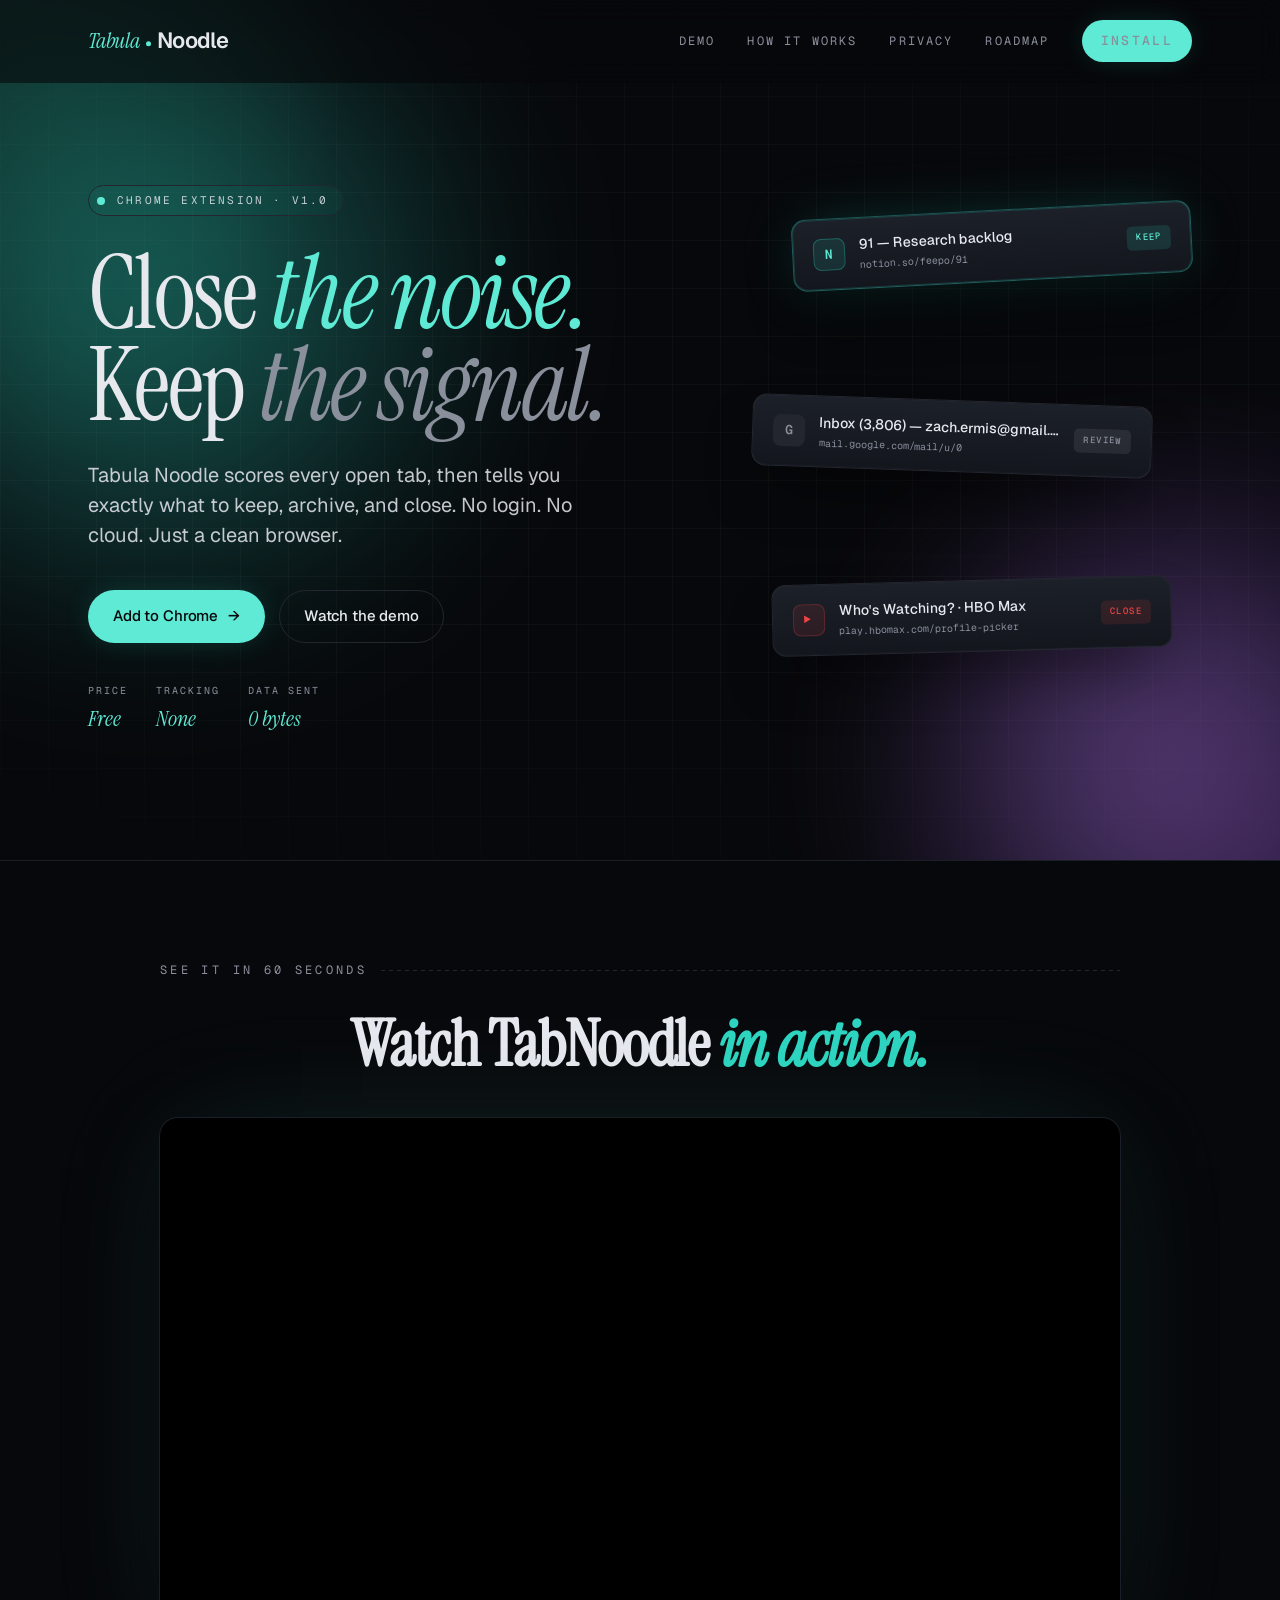
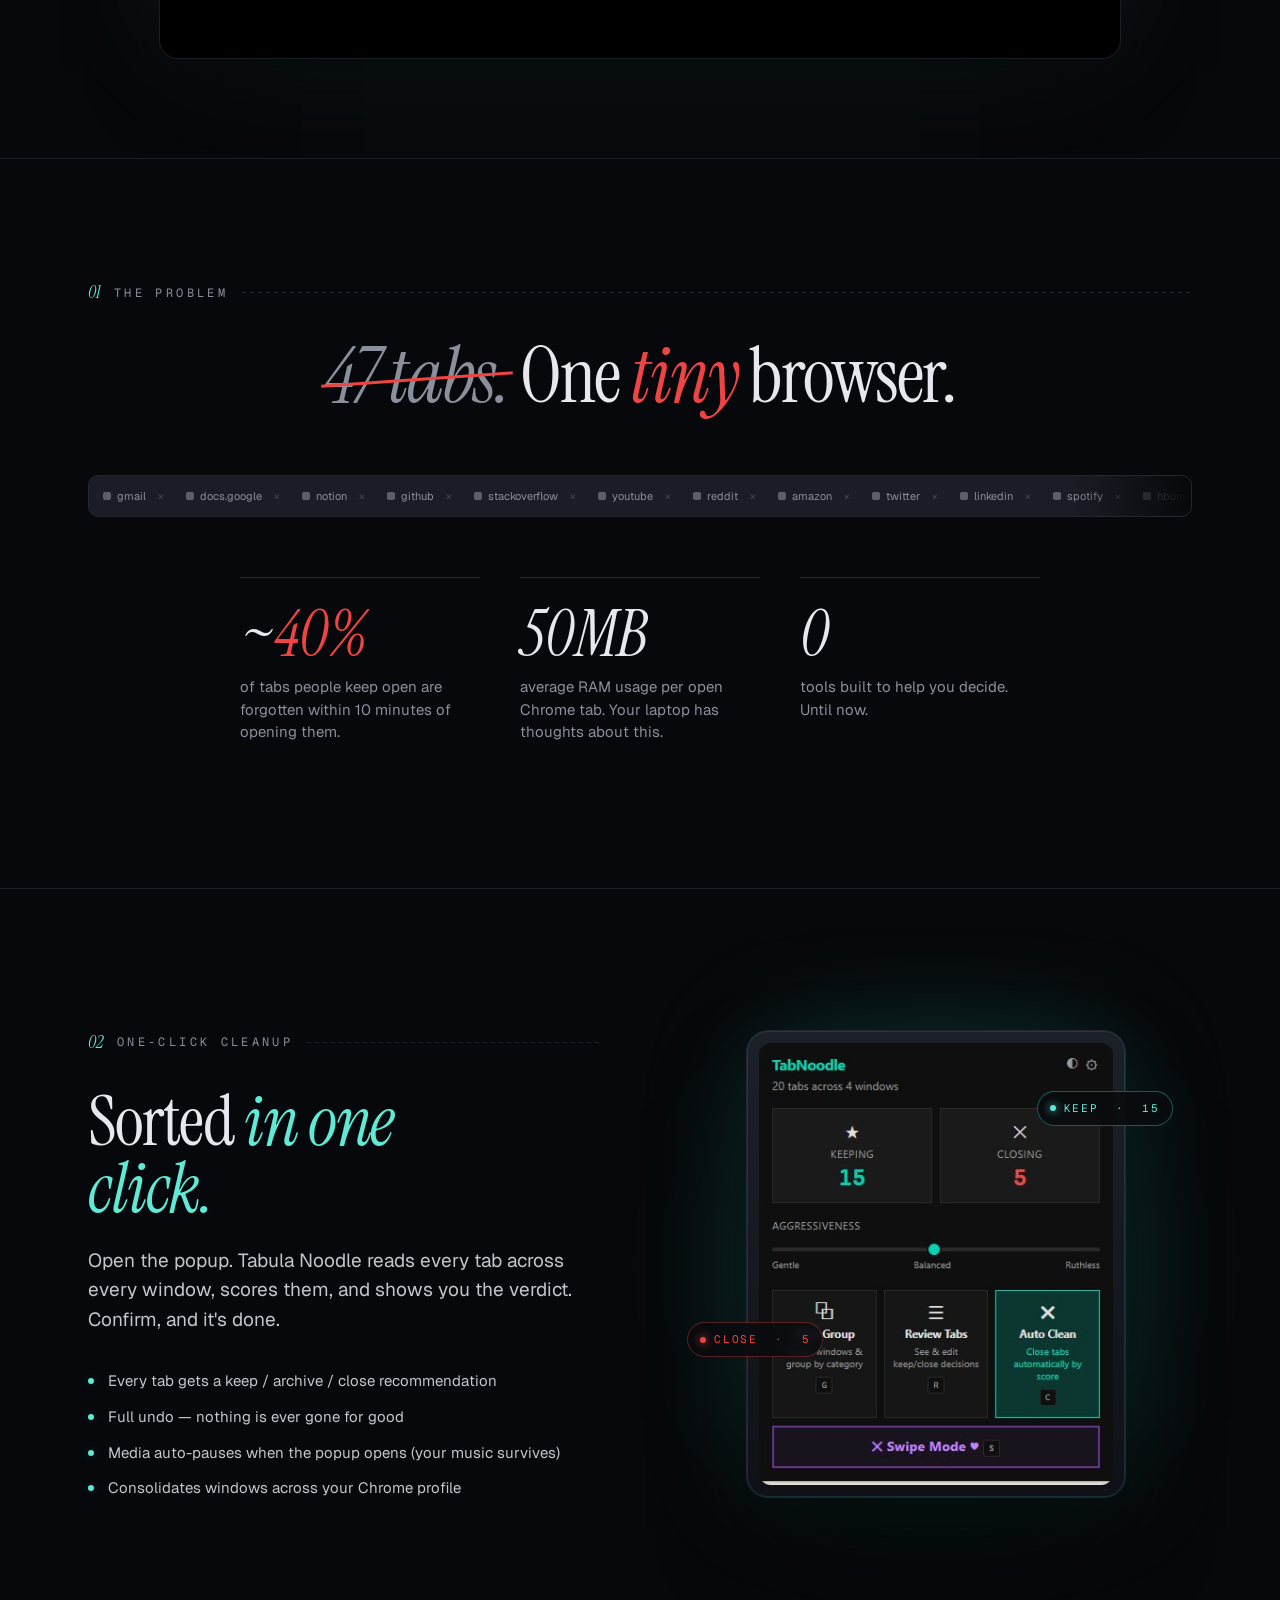
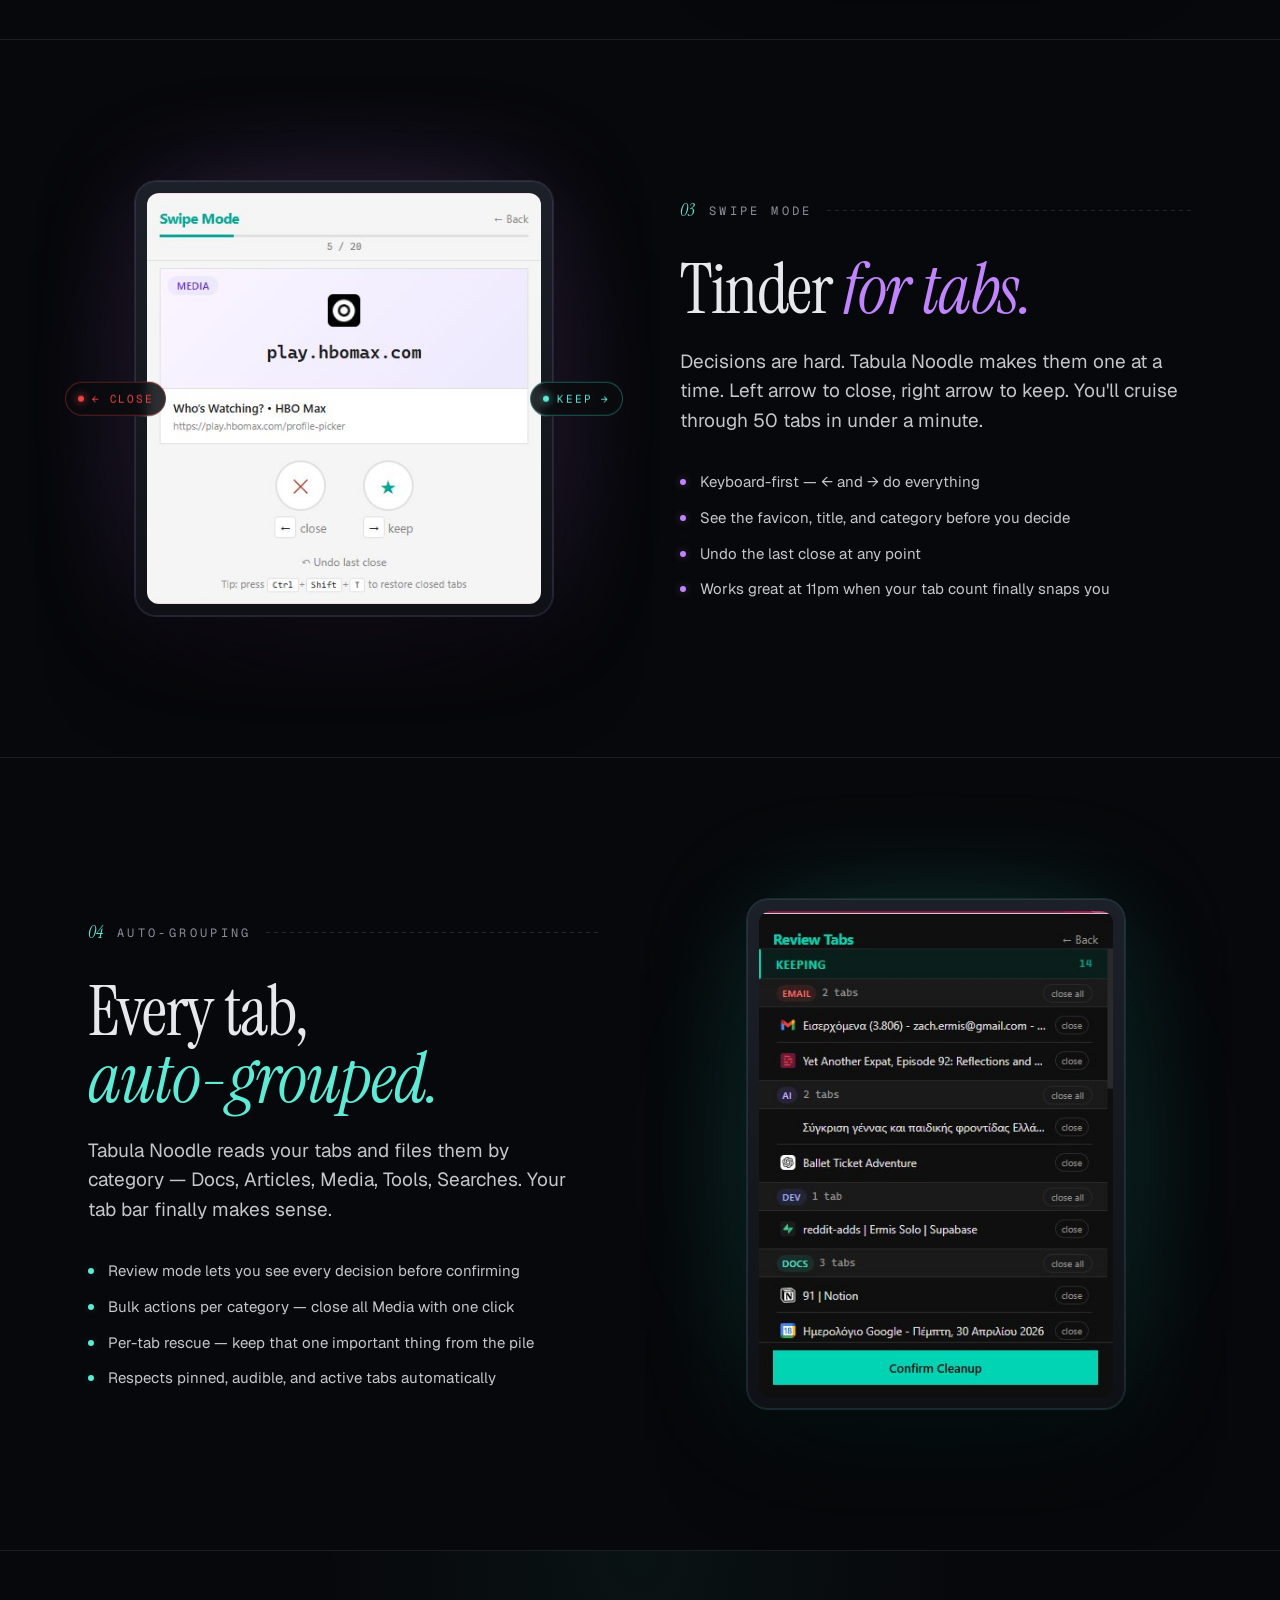
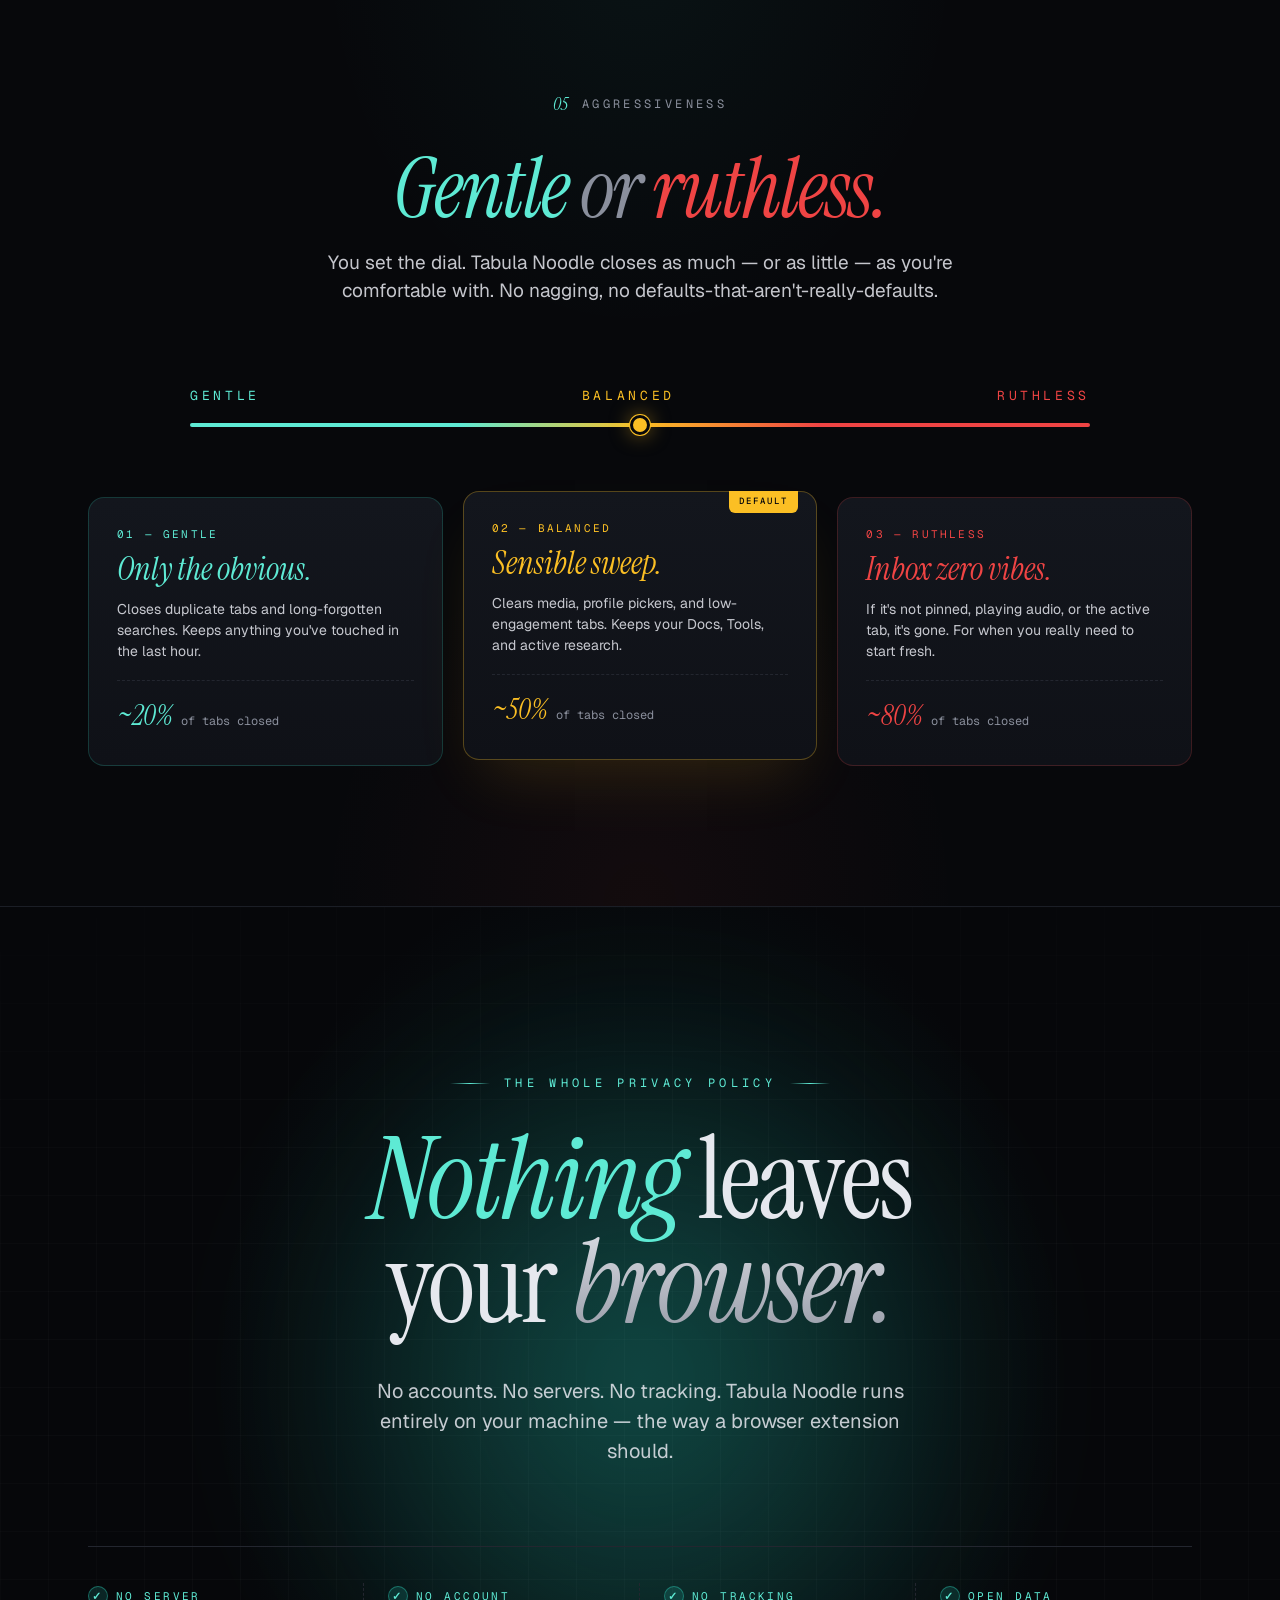
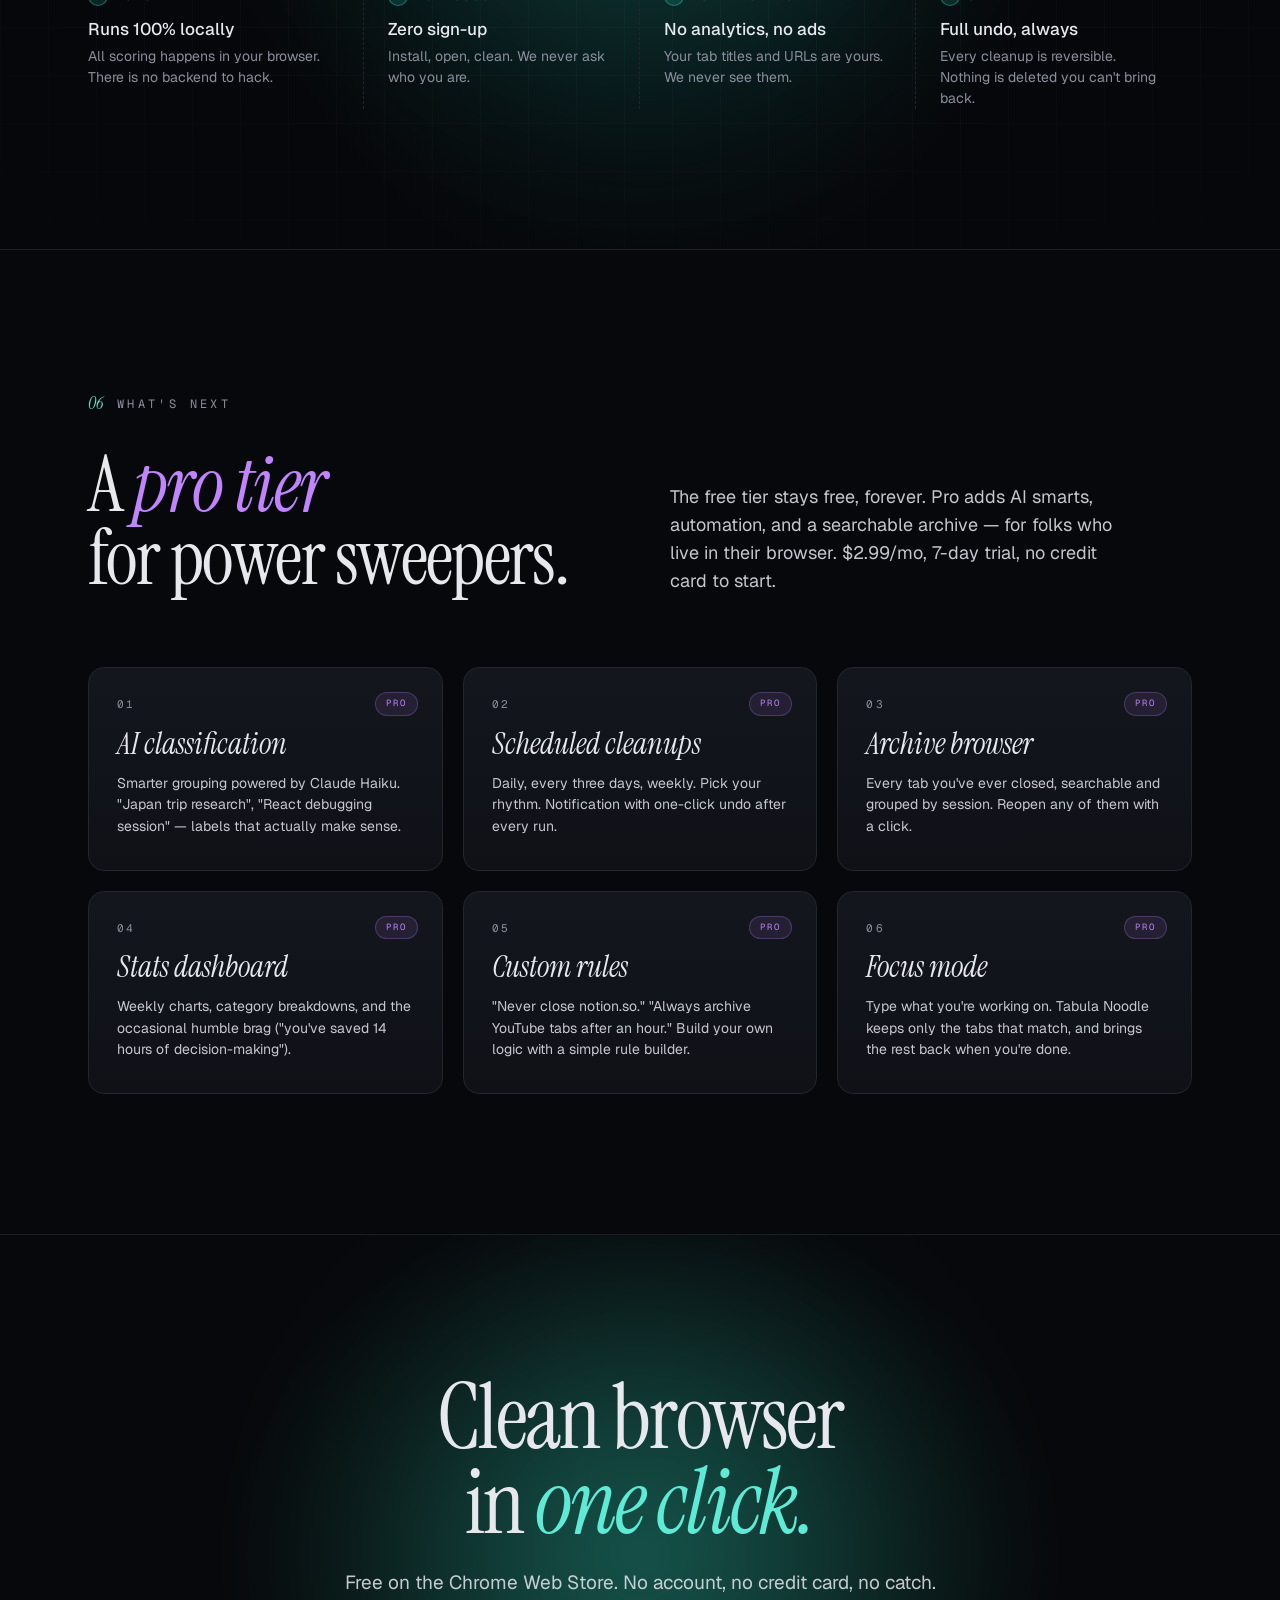
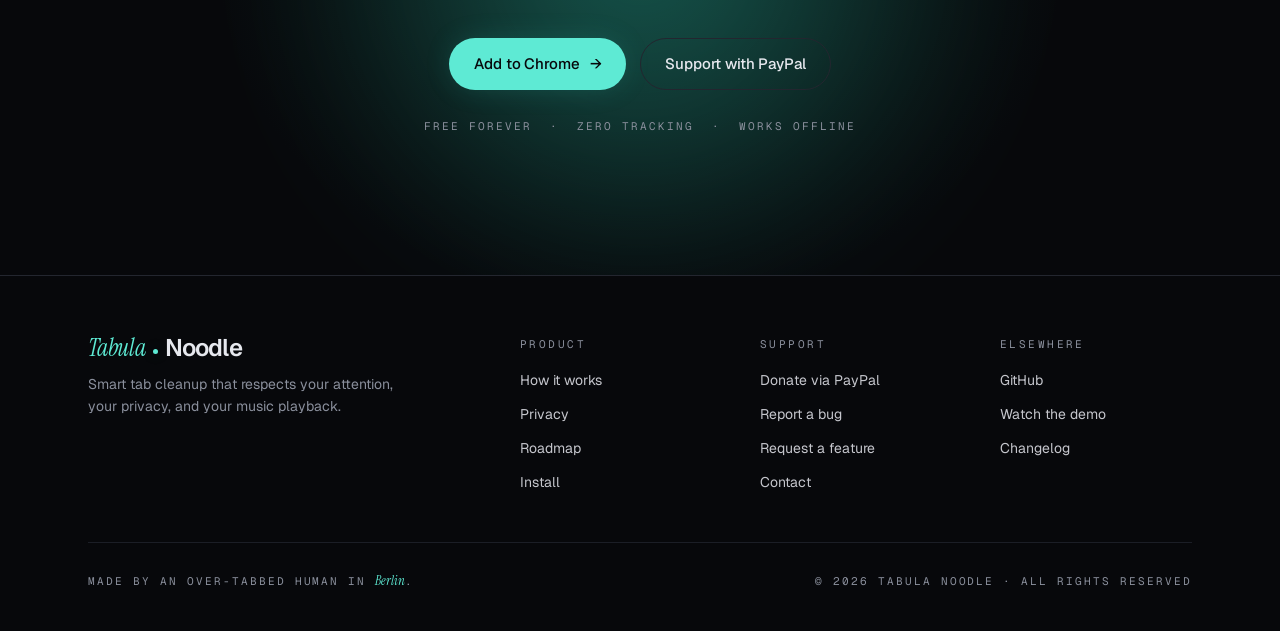
==== commit 8a6fe55a: "Replace placeholder claims, wire real links, add demo video - CTA social proof → truthful "Free fore" ====
--- a/index.html
+++ b/index.html
@@ -24,6 +24,7 @@
     <span class="noodle">Noodle</span>
   </a>
   <div class="nav-links">
+    <a href="#demo">Demo</a>
     <a href="#how">How it works</a>
     <a href="#privacy">Privacy</a>
     <a href="#roadmap">Roadmap</a>
@@ -57,7 +58,7 @@
           Add to Chrome
           <span aria-hidden="true">→</span>
         </a>
-        <a href="#how" class="btn btn-ghost">See how it works</a>
+        <a href="#demo" class="btn btn-ghost">Watch the demo</a>
       </div>
       <div class="hero-meta">
         <div class="item">
@@ -100,6 +101,28 @@
         </div>
         <div class="badge">Close</div>
       </div>
+    </div>
+  </div>
+</section>
+
+<!-- ================================================================
+     DEMO VIDEO
+     ================================================================ -->
+<section class="demo" id="demo">
+  <div class="demo-inner">
+    <div class="section-head" style="justify-content: center;">
+      <span class="kicker">See it in 60 seconds</span>
+      <span class="rule"></span>
+    </div>
+    <h2 class="demo-h2">Watch TabNoodle <em>in action.</em></h2>
+    <div class="demo-frame">
+      <iframe
+        src="https://www.youtube-nocookie.com/embed/09V-6yI2r0Y?rel=0&modestbranding=1"
+        title="TabNoodle demo"
+        loading="lazy"
+        allow="accelerometer; autoplay; clipboard-write; encrypted-media; gyroscope; picture-in-picture; web-share"
+        referrerpolicy="strict-origin-when-cross-origin"
+        allowfullscreen></iframe>
     </div>
   </div>
 </section>
@@ -422,11 +445,11 @@
         Add to Chrome
         <span aria-hidden="true">→</span>
       </a>
-      <a href="https://github.com/feepo" class="btn btn-ghost" target="_blank" rel="noopener">
-        View on GitHub
+      <a href="https://paypal.me/hdfp" class="btn btn-ghost" target="_blank" rel="noopener">
+        Support with PayPal
       </a>
     </div>
-    <div class="cta-note">4.8★ &nbsp;·&nbsp; 10,000+ installs &nbsp;·&nbsp; Chrome Web Store featured</div>
+    <div class="cta-note">Free forever &nbsp;·&nbsp; Zero tracking &nbsp;·&nbsp; Works offline</div>
   </div>
 </section>
 
@@ -455,18 +478,18 @@
     <div class="footer-col">
       <h5>Support</h5>
       <ul>
-        <li><a href="https://buymeacoffee.com" target="_blank" rel="noopener">Buy me a coffee</a></li>
-        <li><a href="#">Report a bug</a></li>
-        <li><a href="#">Request a feature</a></li>
-        <li><a href="#">Contact</a></li>
+        <li><a href="https://paypal.me/hdfp" target="_blank" rel="noopener">Donate via PayPal</a></li>
+        <li><a href="mailto:zach.ermis@gmail.com?subject=TabNoodle%20bug%20report">Report a bug</a></li>
+        <li><a href="mailto:zach.ermis@gmail.com?subject=TabNoodle%20feature%20request">Request a feature</a></li>
+        <li><a href="mailto:zach.ermis@gmail.com">Contact</a></li>
       </ul>
     </div>
     <div class="footer-col">
       <h5>Elsewhere</h5>
       <ul>
-        <li><a href="https://github.com/feepo" target="_blank" rel="noopener">GitHub</a></li>
-        <li><a href="#" target="_blank" rel="noopener">Yet Another Expat podcast</a></li>
-        <li><a href="#">Changelog</a></li>
+        <li><a href="https://github.com/Ennui92" target="_blank" rel="noopener">GitHub</a></li>
+        <li><a href="https://youtu.be/09V-6yI2r0Y" target="_blank" rel="noopener">Watch the demo</a></li>
+        <li><a href="https://github.com/Ennui92/tabnoodle-site/commits/main" target="_blank" rel="noopener">Changelog</a></li>
       </ul>
     </div>
   </div>
--- a/styles.css
+++ b/styles.css
@@ -385,6 +385,53 @@
 @keyframes floatB {
   0%, 100% { transform: rotate(2deg) translateY(0); }
   50% { transform: rotate(2deg) translateY(-6px); }
+}
+
+/* ================================================================
+   DEMO VIDEO
+   ================================================================ */
+.demo {
+  position: relative;
+  padding: 100px var(--pad-x);
+  background: var(--ink);
+  border-top: 1px solid var(--line-soft);
+  overflow: hidden;
+}
+.demo-inner {
+  max-width: 960px;
+  margin: 0 auto;
+  text-align: center;
+}
+.demo-h2 {
+  font-family: var(--font-display);
+  font-size: clamp(40px, 5vw, 72px);
+  line-height: 1.05;
+  letter-spacing: -0.02em;
+  margin: 24px 0 40px;
+}
+.demo-h2 em {
+  font-style: italic;
+  color: var(--teal, #5eead4);
+}
+.demo-frame {
+  position: relative;
+  width: 100%;
+  aspect-ratio: 16 / 9;
+  border-radius: 18px;
+  overflow: hidden;
+  background: #000;
+  box-shadow:
+    0 0 0 1px var(--line-soft),
+    0 30px 80px -20px rgba(0,0,0,0.7),
+    0 0 120px -20px rgba(94, 234, 212, 0.15);
+}
+.demo-frame iframe {
+  position: absolute;
+  inset: 0;
+  width: 100%;
+  height: 100%;
+  border: 0;
+  display: block;
 }
 
 /* ================================================================
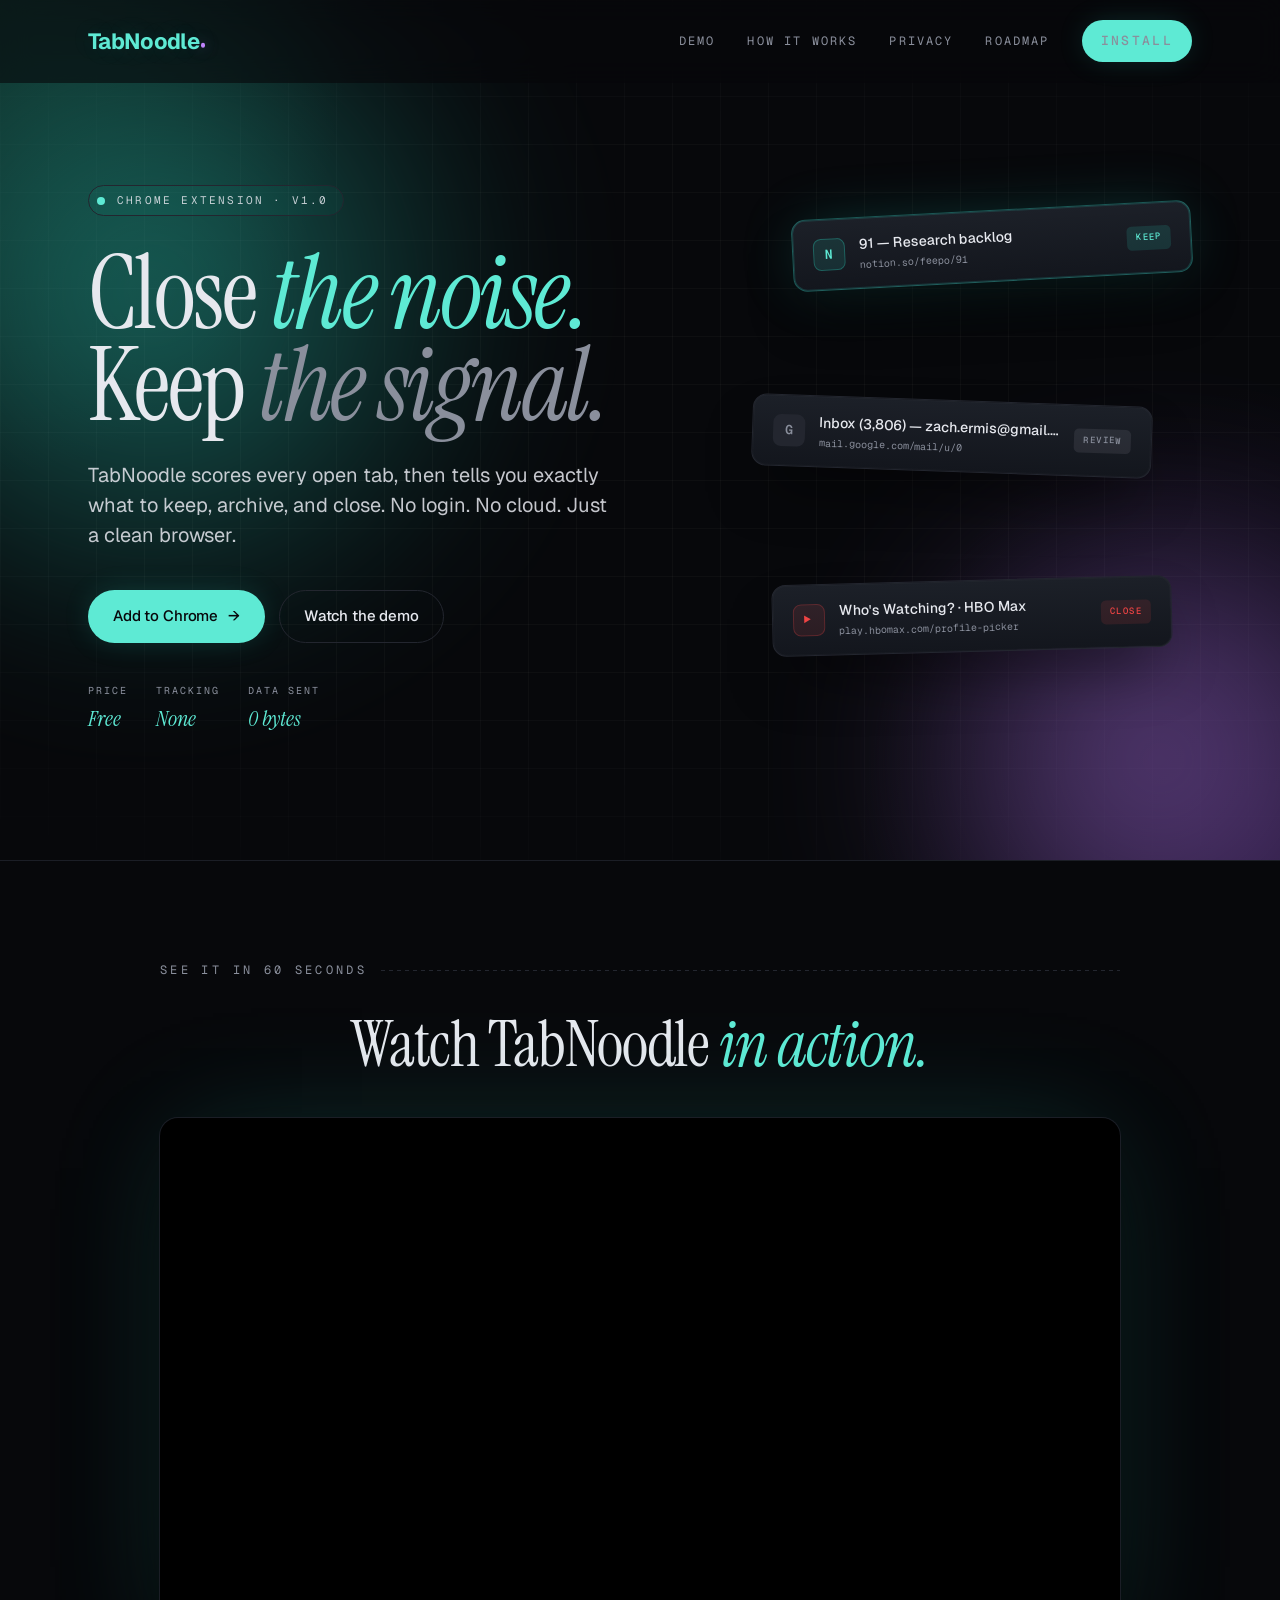
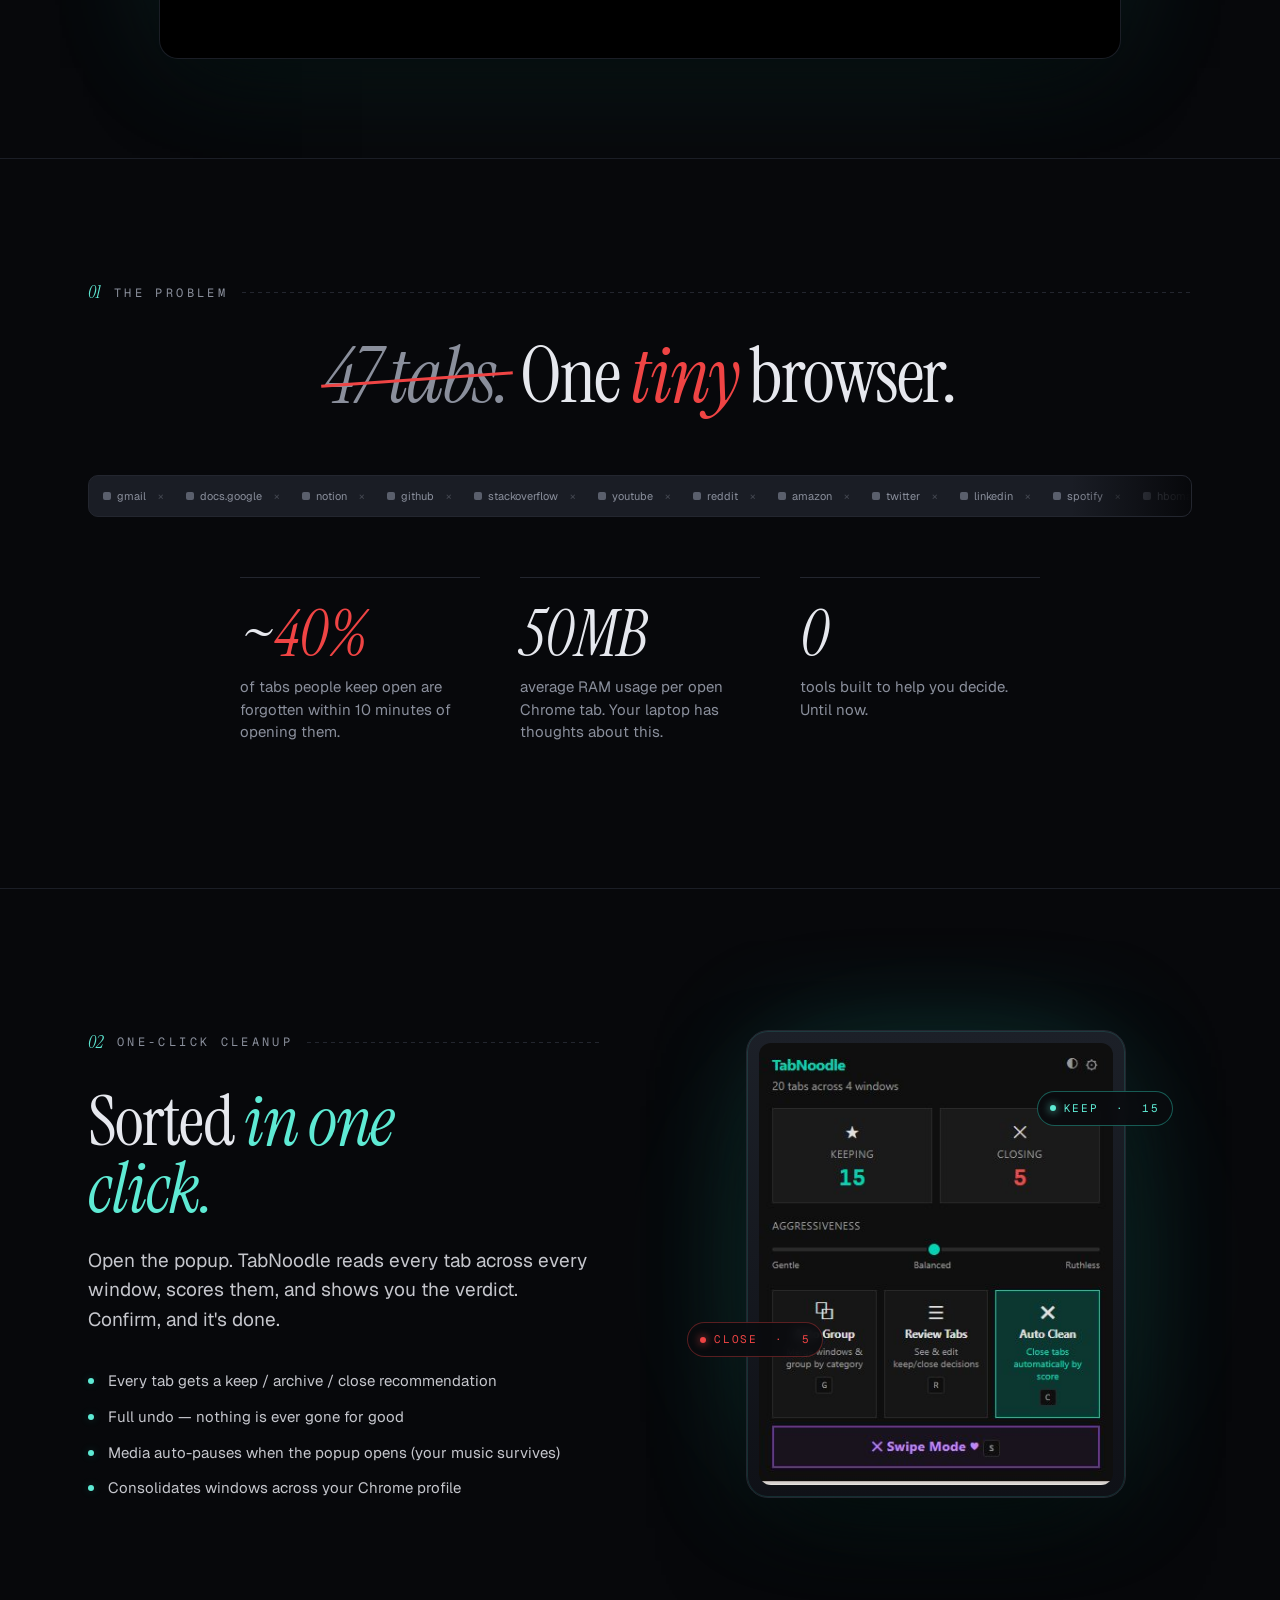
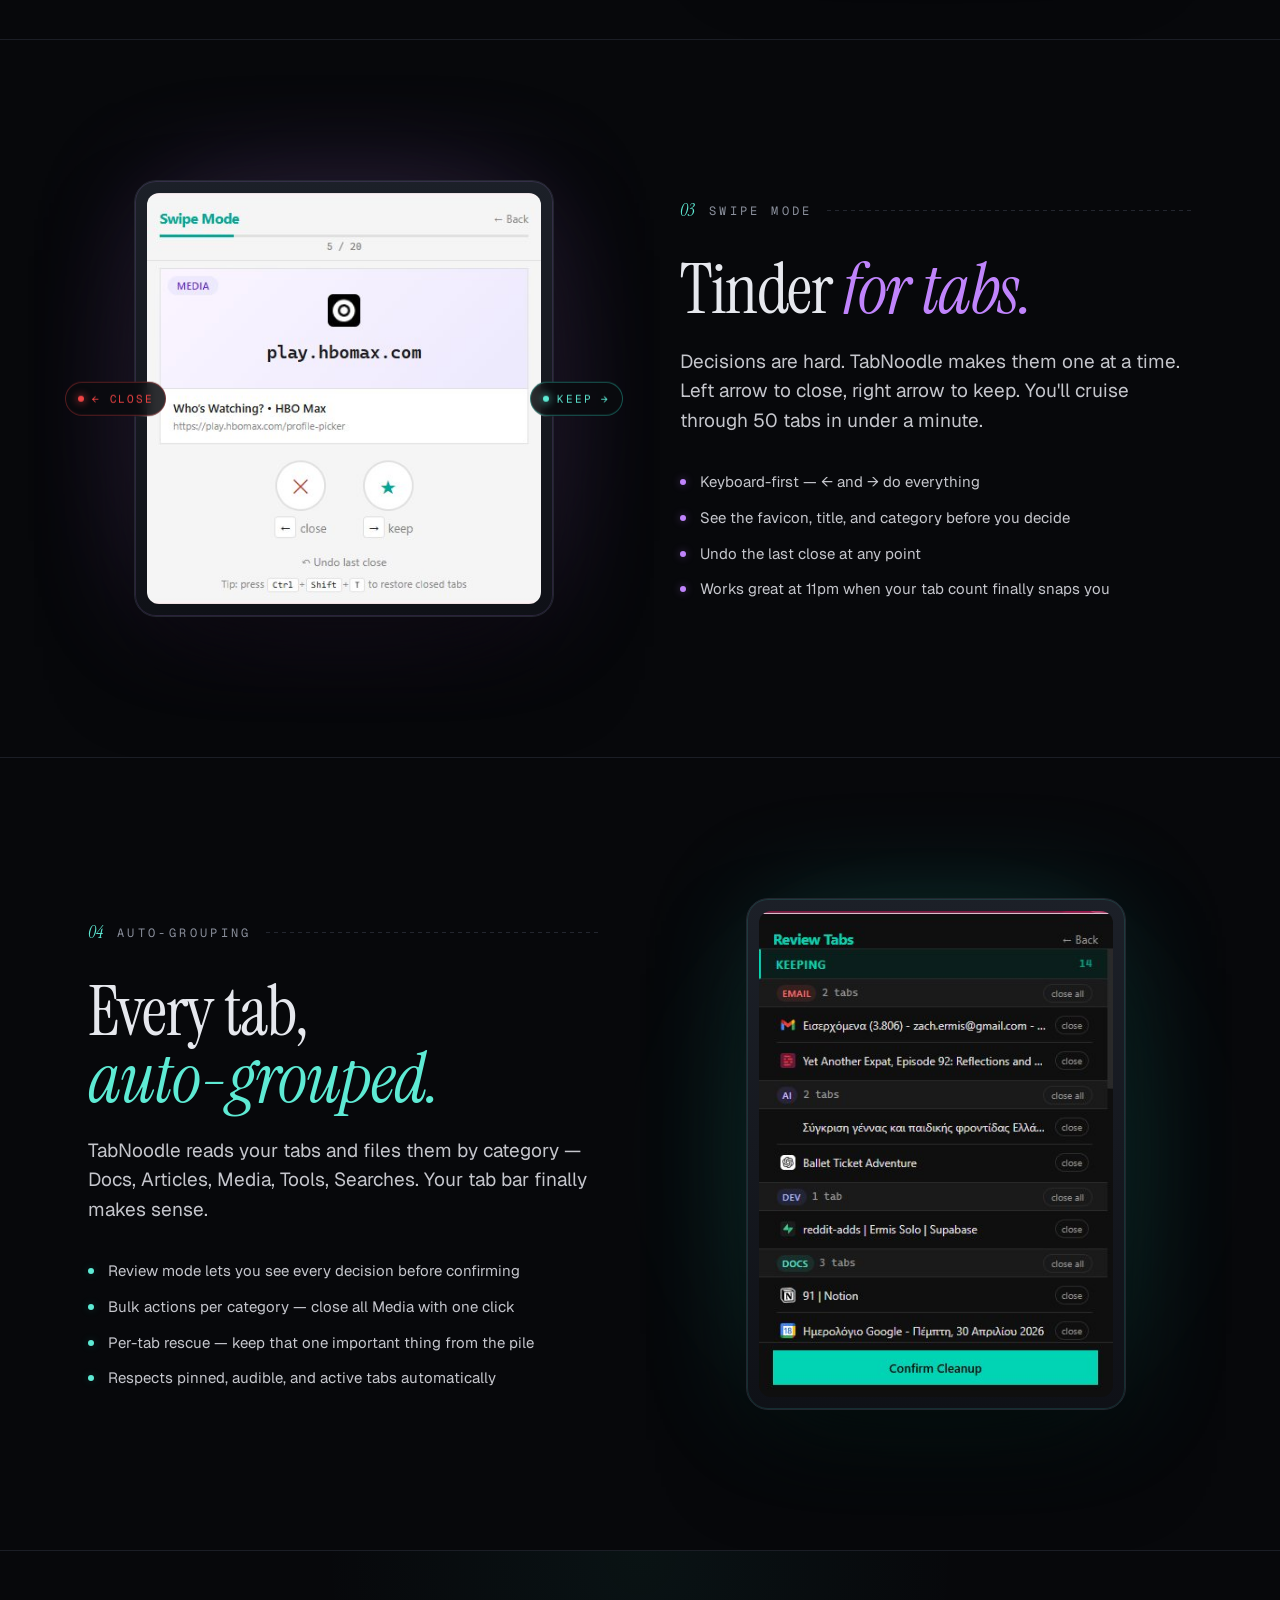
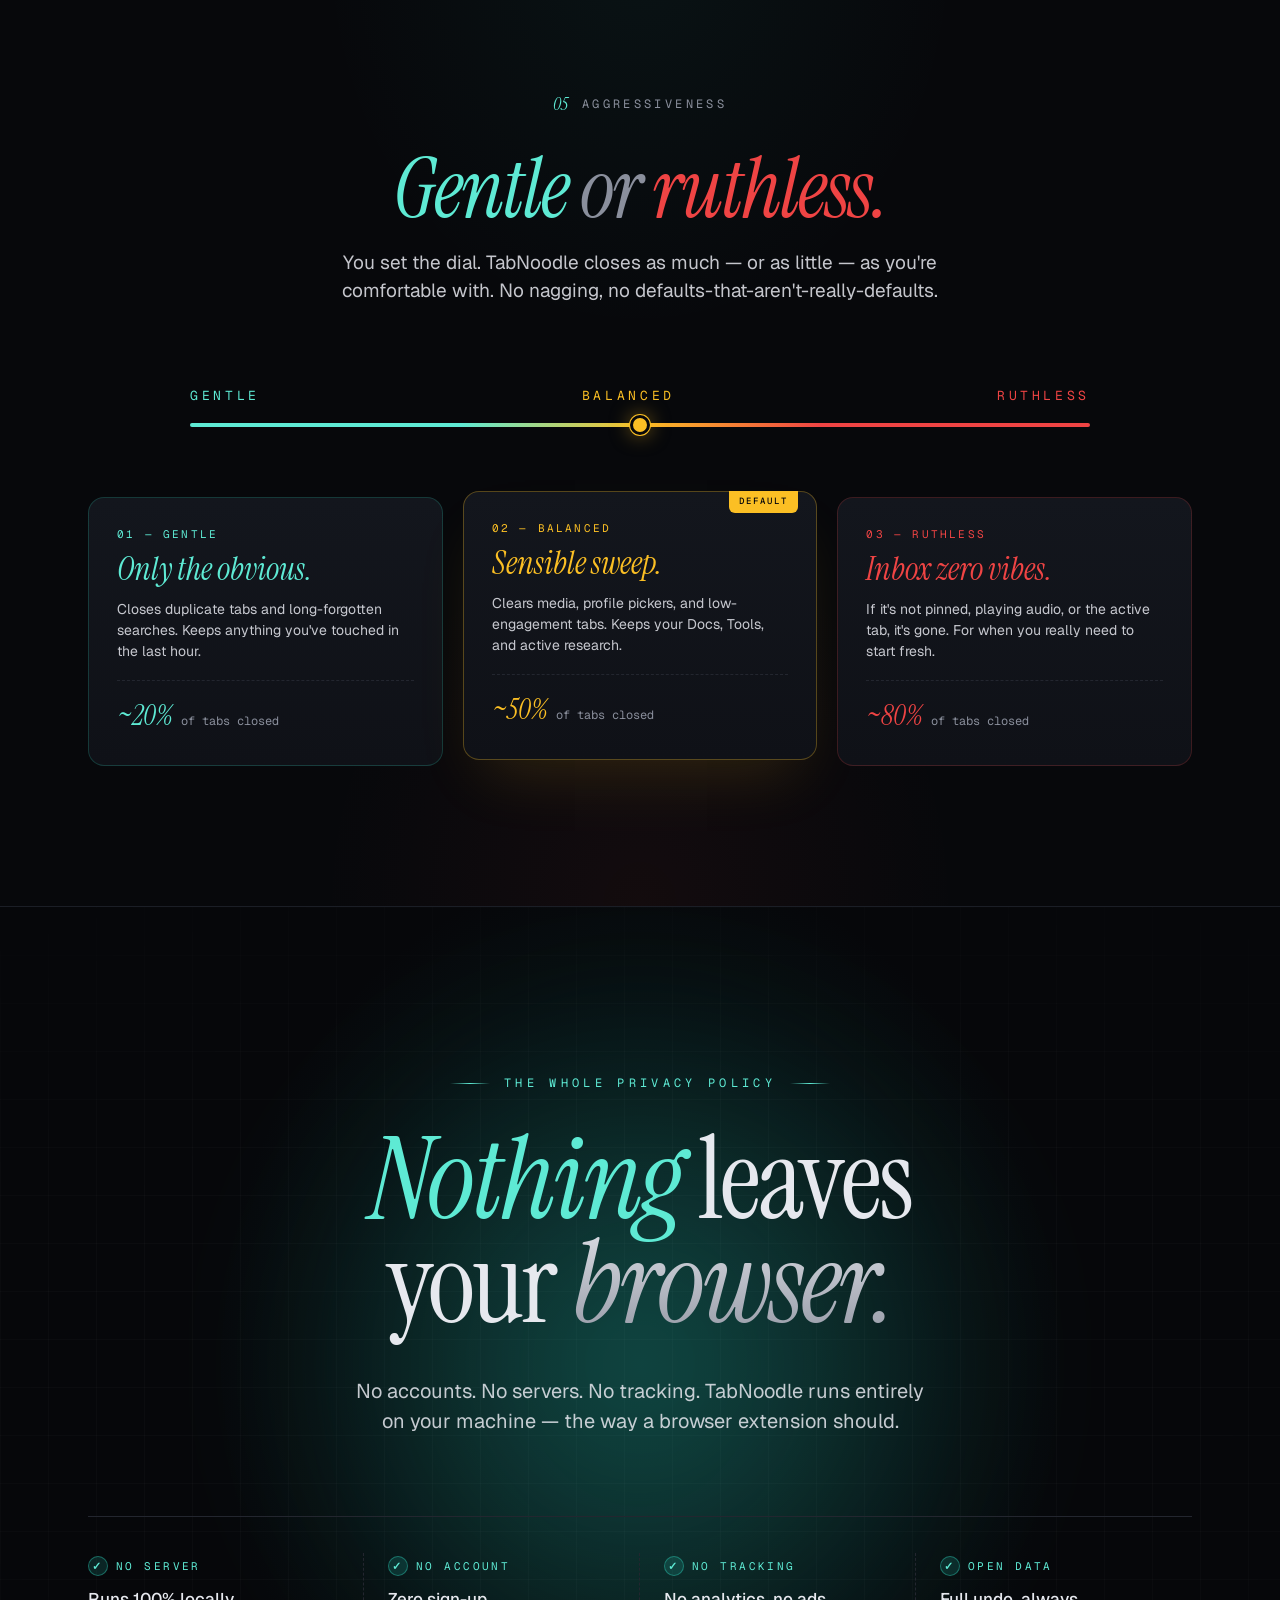
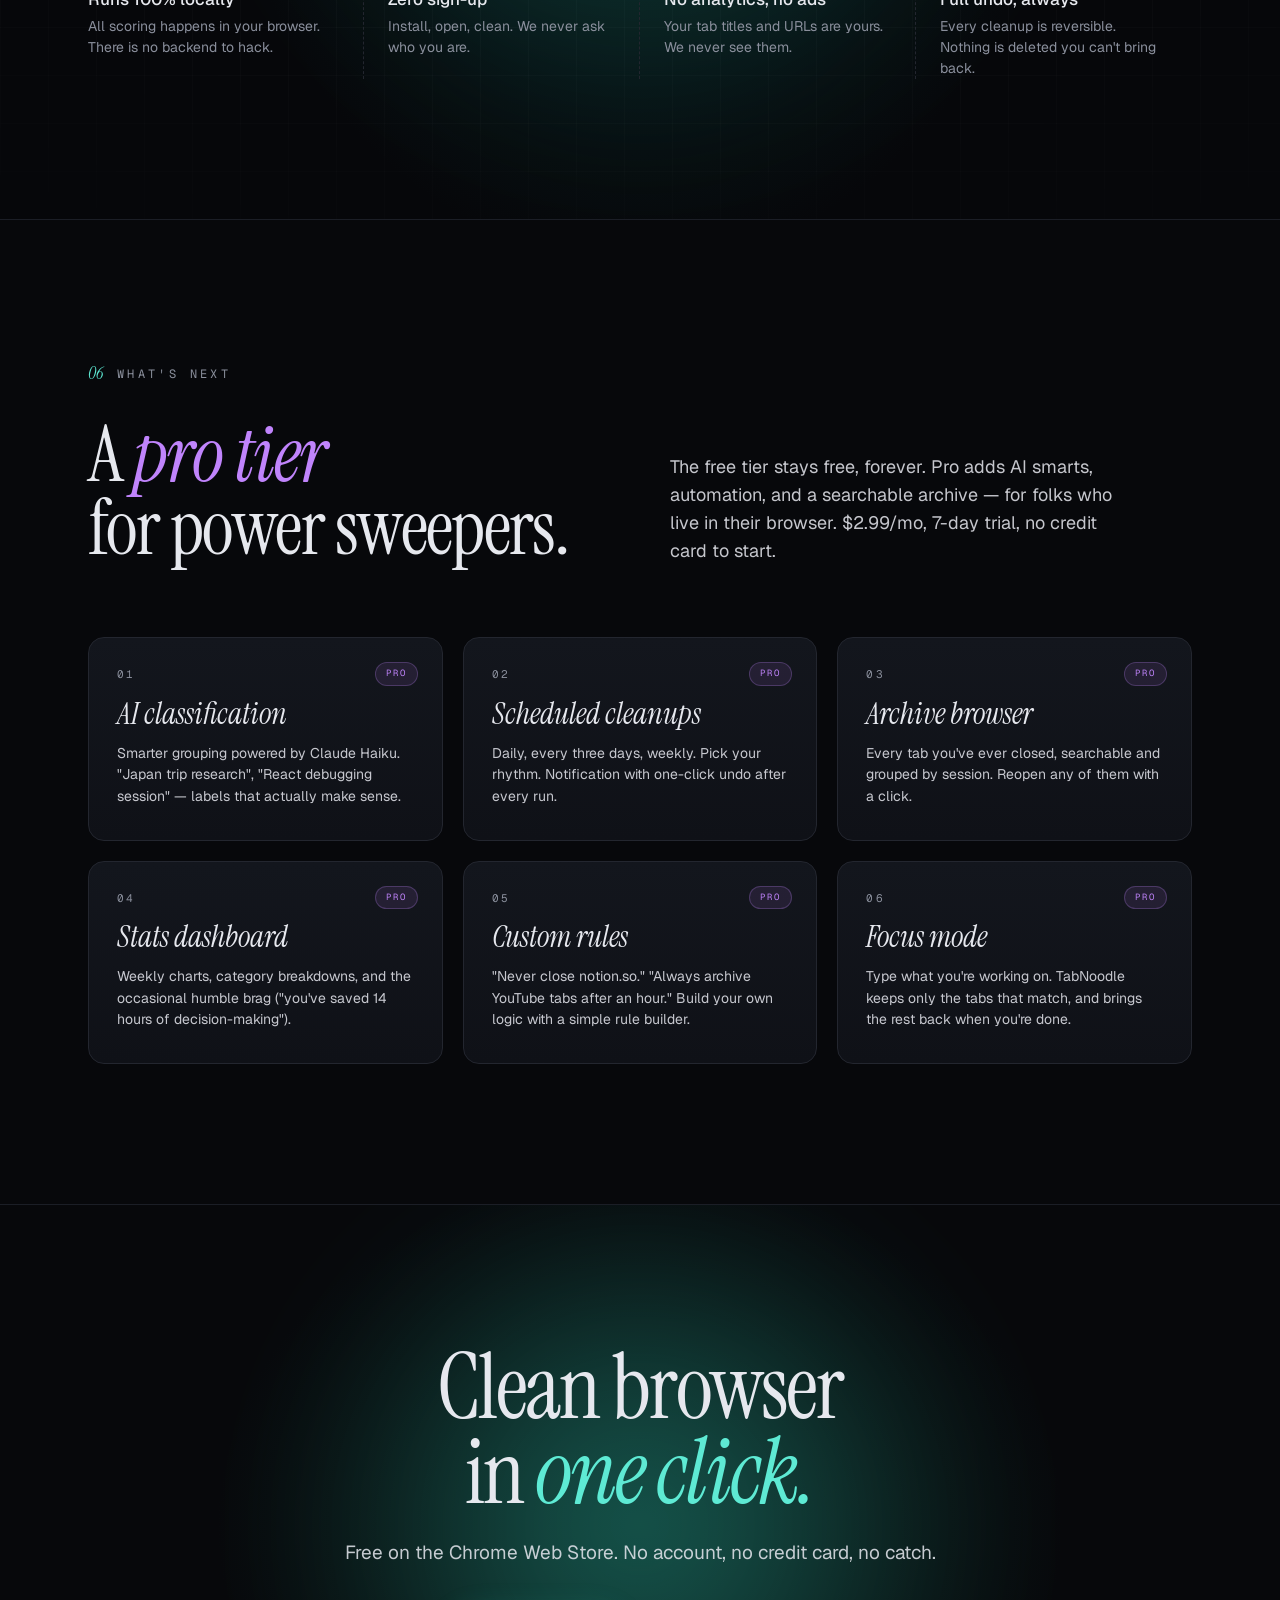
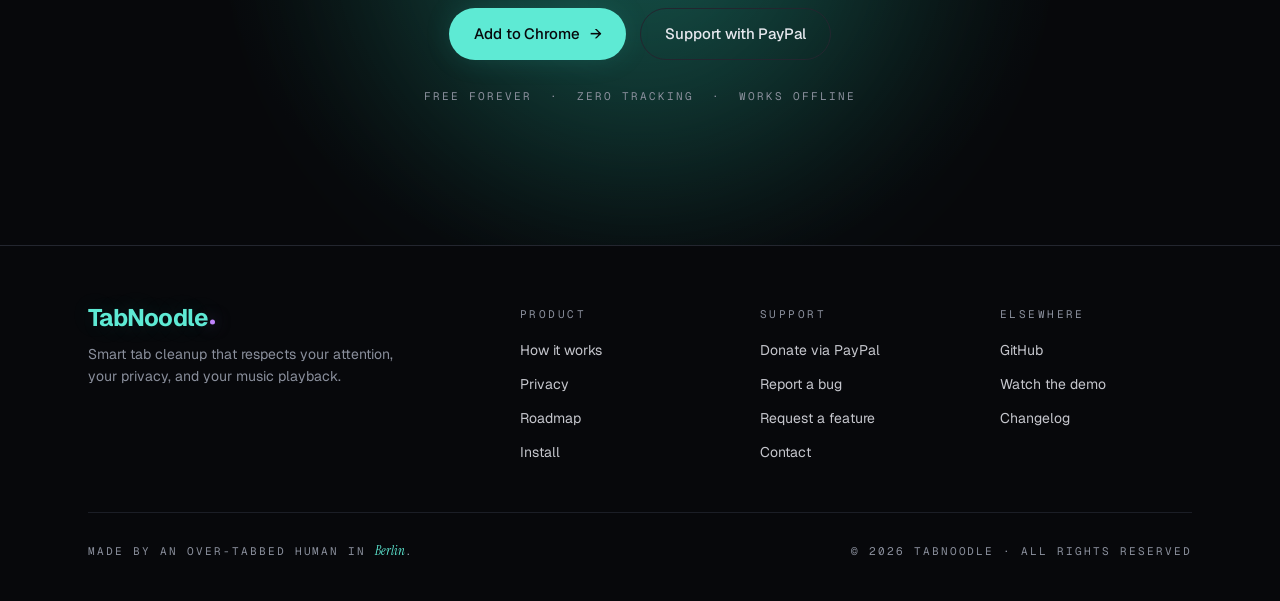
==== commit cb01192c: "Refresh site from new design, re-apply real links + demo video - Replace all files from the new tabn" ====
--- a/index.html
+++ b/index.html
@@ -3,10 +3,10 @@
 <head>
 <meta charset="utf-8">
 <meta name="viewport" content="width=device-width, initial-scale=1">
-<title>Tabula Noodle — Close the noise. Keep the signal.</title>
+<title>TabNoodle — Close the noise. Keep the signal.</title>
 <meta name="description" content="Smart tab cleanup for Chrome. Scores every tab, groups the keepers, and lets you swipe the rest away. No accounts. Private by default.">
-<meta property="og:title" content="Tabula Noodle — One-click tab cleanup">
-<meta property="og:description" content="You have 47 tabs. 12 matter. Tabula Noodle knows which.">
+<meta property="og:title" content="TabNoodle — One-click tab cleanup">
+<meta property="og:description" content="You have 47 tabs. 12 matter. TabNoodle knows which.">
 <meta property="og:image" content="assets/promo-marquee-1400x560.png">
 <meta property="og:type" content="website">
 <link rel="icon" type="image/png" href="favicon.png">
@@ -19,9 +19,7 @@
      ================================================================ -->
 <nav class="nav" id="nav">
   <a href="#top" class="wordmark">
-    <span class="tabula">Tabula</span>
-    <span class="dot"></span>
-    <span class="noodle">Noodle</span>
+    TabNoodle<span class="dot"></span>
   </a>
   <div class="nav-links">
     <a href="#demo">Demo</a>
@@ -51,7 +49,7 @@
         Keep <span class="soft">the&nbsp;signal.</span>
       </h1>
       <p class="lead">
-        Tabula Noodle scores every open tab, then tells you exactly what to keep, archive, and close. No login. No cloud. Just a clean browser.
+        TabNoodle scores every open tab, then tells you exactly what to keep, archive, and close. No login. No cloud. Just a clean browser.
       </p>
       <div class="hero-ctas">
         <a href="#install" class="btn btn-primary">
@@ -194,7 +192,7 @@
       </div>
       <h2>Sorted <em>in one<br>click.</em></h2>
       <p class="lead">
-        Open the popup. Tabula Noodle reads every tab across every window, scores them, and shows you the verdict. Confirm, and it's done.
+        Open the popup. TabNoodle reads every tab across every window, scores them, and shows you the verdict. Confirm, and it's done.
       </p>
       <ul class="feat-list">
         <li>Every tab gets a keep / archive / close recommendation</li>
@@ -207,7 +205,7 @@
     <div class="feat-visual">
       <div class="glow-seeker"><div class="glow teal"></div></div>
       <div class="device popup teal-glow">
-        <img src="assets/ui-popup.png" alt="Tabula Noodle popup showing 20 tabs across 4 windows, with 15 to keep and 5 to close">
+        <img src="assets/ui-popup.png" alt="TabNoodle popup showing 20 tabs across 4 windows, with 15 to keep and 5 to close">
         <div class="callout teal" style="top: 60px; right: -48px;">Keep &nbsp;·&nbsp; 15</div>
         <div class="callout ember" style="bottom: 140px; left: -60px;">Close &nbsp;·&nbsp; 5</div>
       </div>
@@ -228,7 +226,7 @@
       </div>
       <h2>Tinder <span class="plum">for&nbsp;tabs.</span></h2>
       <p class="lead">
-        Decisions are hard. Tabula Noodle makes them one at a time. Left arrow to close, right arrow to keep. You'll cruise through 50 tabs in under a minute.
+        Decisions are hard. TabNoodle makes them one at a time. Left arrow to close, right arrow to keep. You'll cruise through 50 tabs in under a minute.
       </p>
       <ul class="feat-list">
         <li class="plum">Keyboard-first — ← and → do everything</li>
@@ -241,7 +239,7 @@
     <div class="feat-visual">
       <div class="glow-seeker"><div class="glow plum"></div></div>
       <div class="device swipe plum-glow">
-        <img src="assets/ui-swipe.png" alt="Tabula Noodle swipe mode showing a media tab for play.hbomax.com with close and keep buttons">
+        <img src="assets/ui-swipe.png" alt="TabNoodle swipe mode showing a media tab for play.hbomax.com with close and keep buttons">
         <div class="callout ember" style="top: 50%; left: -70px; transform: translateY(-50%);">← Close</div>
         <div class="callout teal" style="top: 50%; right: -70px; transform: translateY(-50%);">Keep →</div>
       </div>
@@ -262,7 +260,7 @@
       </div>
       <h2>Every tab,<br><em>auto-grouped.</em></h2>
       <p class="lead">
-        Tabula Noodle reads your tabs and files them by category — Docs, Articles, Media, Tools, Searches. Your tab bar finally makes sense.
+        TabNoodle reads your tabs and files them by category — Docs, Articles, Media, Tools, Searches. Your tab bar finally makes sense.
       </p>
       <ul class="feat-list">
         <li>Review mode lets you see every decision before confirming</li>
@@ -275,7 +273,7 @@
     <div class="feat-visual">
       <div class="glow-seeker"><div class="glow teal"></div></div>
       <div class="device review teal-glow">
-        <img src="assets/ui-review.png" alt="Tabula Noodle review panel showing tabs grouped into Email, AI, Dev, and Docs categories">
+        <img src="assets/ui-review.png" alt="TabNoodle review panel showing tabs grouped into Email, AI, Dev, and Docs categories">
       </div>
     </div>
   </div>
@@ -292,7 +290,7 @@
     </div>
     <h2><em class="gentle">Gentle</em> <span class="or">or</span> <em class="ruthless">ruthless.</em></h2>
     <p class="lead">
-      You set the dial. Tabula Noodle closes as much — or as little — as you're comfortable with. No nagging, no defaults-that-aren't-really-defaults.
+      You set the dial. TabNoodle closes as much — or as little — as you're comfortable with. No nagging, no defaults-that-aren't-really-defaults.
     </p>
 
     <div class="slider-wrap">
@@ -343,7 +341,7 @@
       your <span class="browser">browser.</span>
     </h2>
     <p class="lead">
-      No accounts. No servers. No tracking. Tabula Noodle runs entirely on your machine — the way a browser extension should.
+      No accounts. No servers. No tracking. TabNoodle runs entirely on your machine — the way a browser extension should.
     </p>
 
     <div class="privacy-facts">
@@ -424,7 +422,7 @@
         <div class="rm-tag">Pro</div>
         <div class="rm-num">06</div>
         <h3>Focus mode</h3>
-        <p>Type what you're working on. Tabula Noodle keeps only the tabs that match, and brings the rest back when you're done.</p>
+        <p>Type what you're working on. TabNoodle keeps only the tabs that match, and brings the rest back when you're done.</p>
       </div>
     </div>
   </div>
@@ -460,9 +458,7 @@
   <div class="footer-inner">
     <div class="footer-brand">
       <a href="#top" class="wordmark">
-        <span class="tabula">Tabula</span>
-        <span class="dot"></span>
-        <span class="noodle">Noodle</span>
+        TabNoodle<span class="dot"></span>
       </a>
       <p>Smart tab cleanup that respects your attention, your privacy, and your music playback.</p>
     </div>
@@ -495,7 +491,7 @@
   </div>
   <div class="footer-bottom">
     <div class="made">Made by an over-tabbed human in <em>Berlin</em>.</div>
-    <div class="made">© 2026 Tabula Noodle · All rights reserved</div>
+    <div class="made">© 2026 TabNoodle · All rights reserved</div>
   </div>
 </footer>
 
--- a/styles.css
+++ b/styles.css
@@ -79,31 +79,23 @@
 .wordmark {
   display: inline-flex;
   align-items: baseline;
-  gap: 0.15em;
+  gap: 0.05em;
   line-height: 1;
-  letter-spacing: -0.01em;
-}
-.wordmark .tabula {
-  font-family: var(--font-display);
-  font-style: italic;
-  font-weight: 400;
+  font-family: var(--font-sans);
+  font-weight: 700;
   color: var(--teal-bright);
-}
-.wordmark .noodle {
-  font-family: var(--font-sans);
-  font-weight: 600;
-  letter-spacing: -0.035em;
-  color: var(--bone);
+  letter-spacing: -0.03em;
+  text-shadow: 0 0 24px rgba(94, 234, 212, 0.15);
 }
 .wordmark .dot {
   display: inline-block;
-  width: 0.22em;
-  height: 0.22em;
+  width: 0.2em;
+  height: 0.2em;
   border-radius: 999px;
-  background: var(--teal-bright);
-  transform: translateY(-0.08em);
-  margin: 0 0.14em;
-  box-shadow: 0 0 0.8em var(--teal-glow);
+  background: var(--plum);
+  transform: translateY(-0.06em);
+  margin-left: 0.02em;
+  box-shadow: 0 0 0.6em rgba(192, 132, 252, 0.5);
 }
 
 .grid-bg {
@@ -408,10 +400,12 @@
   line-height: 1.05;
   letter-spacing: -0.02em;
   margin: 24px 0 40px;
+  font-weight: 400;
+  color: var(--bone);
 }
 .demo-h2 em {
   font-style: italic;
-  color: var(--teal, #5eead4);
+  color: var(--teal-bright);
 }
 .demo-frame {
   position: relative;
@@ -423,7 +417,7 @@
   box-shadow:
     0 0 0 1px var(--line-soft),
     0 30px 80px -20px rgba(0,0,0,0.7),
-    0 0 120px -20px rgba(94, 234, 212, 0.15);
+    0 0 120px -20px var(--teal-glow);
 }
 .demo-frame iframe {
   position: absolute;
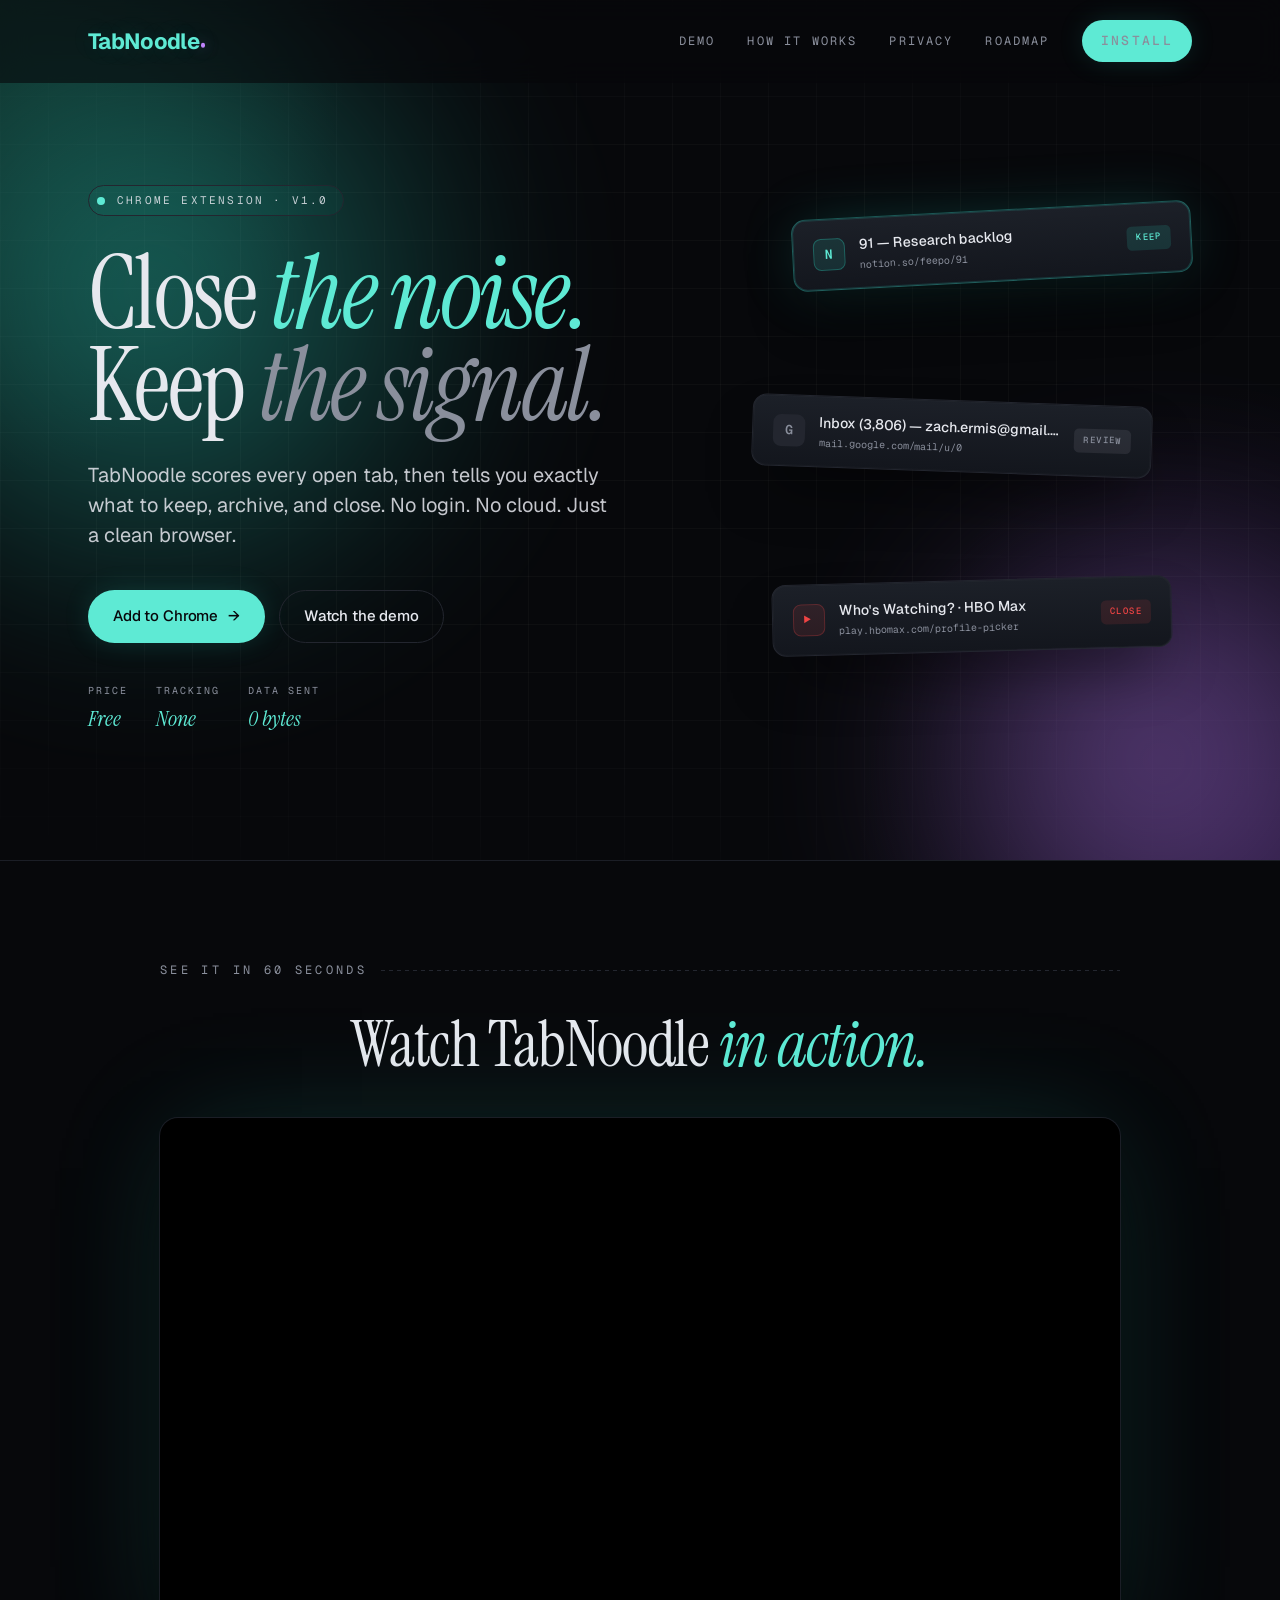
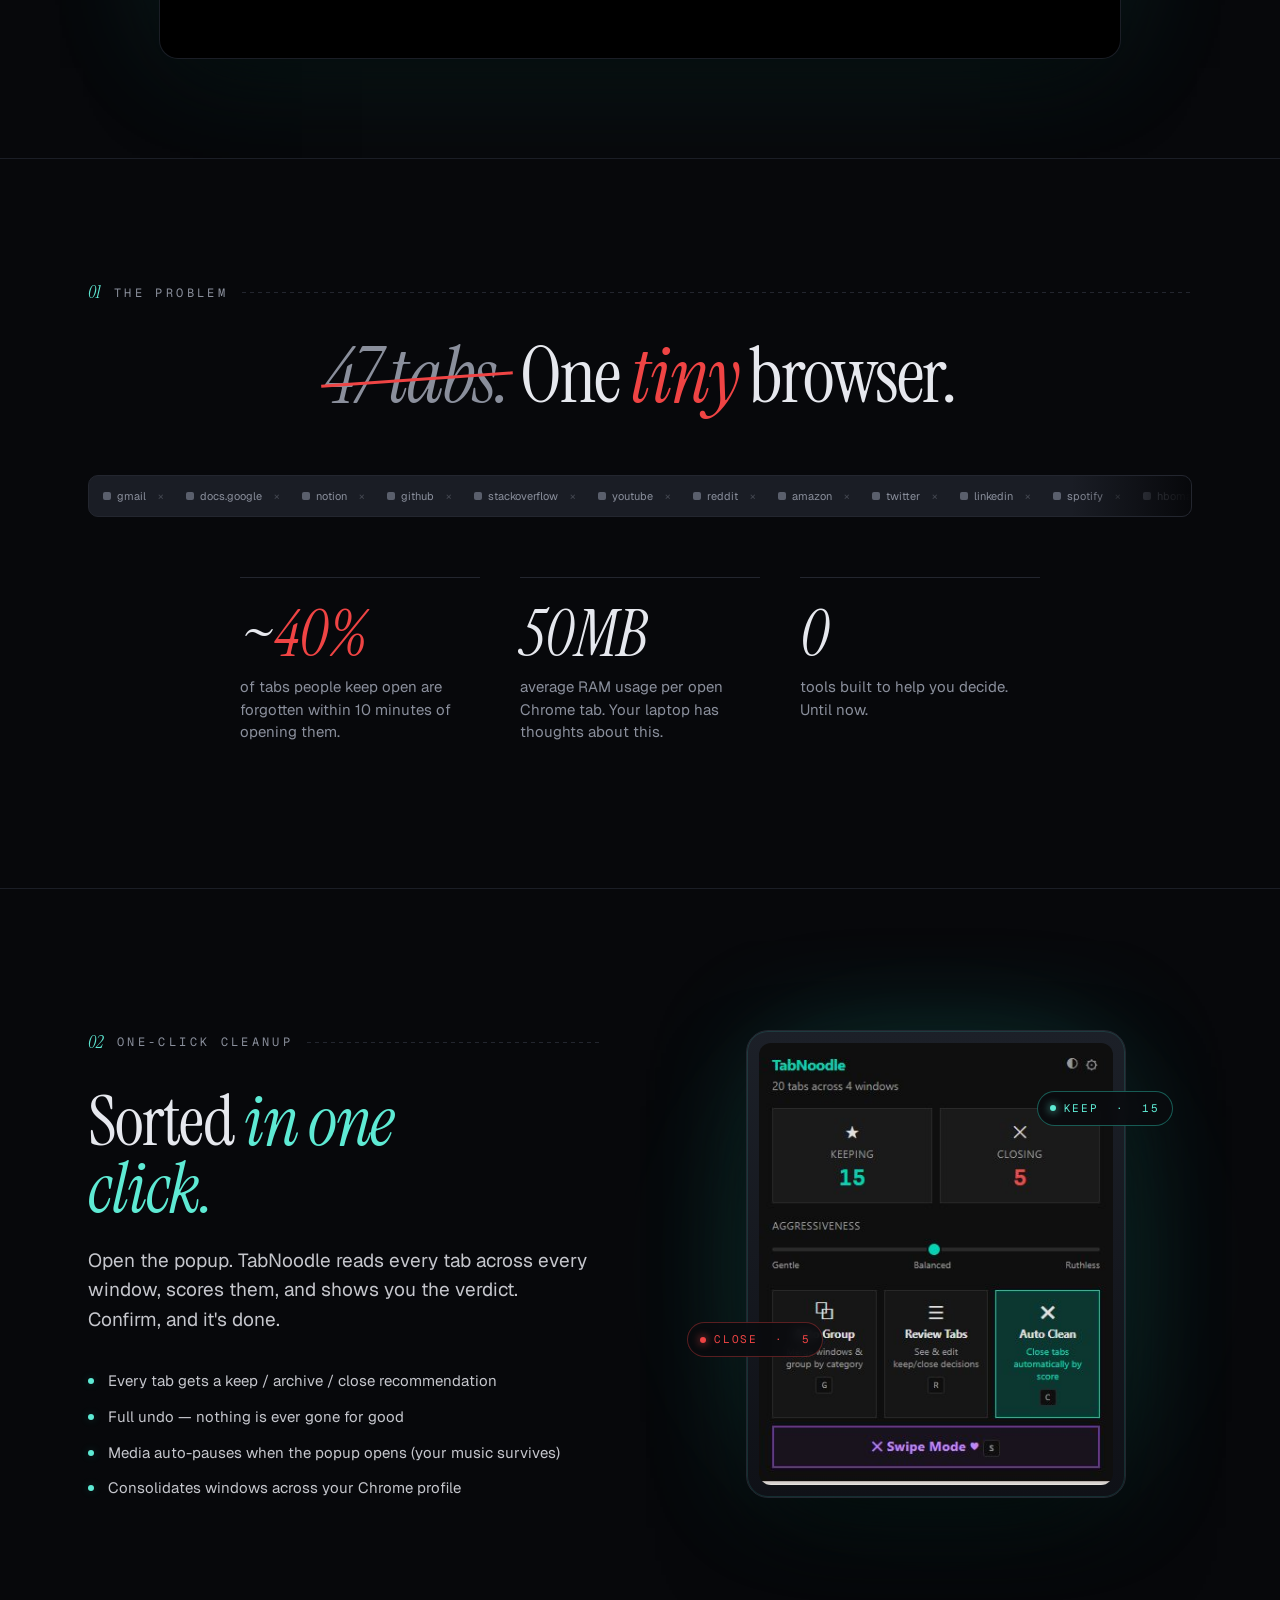
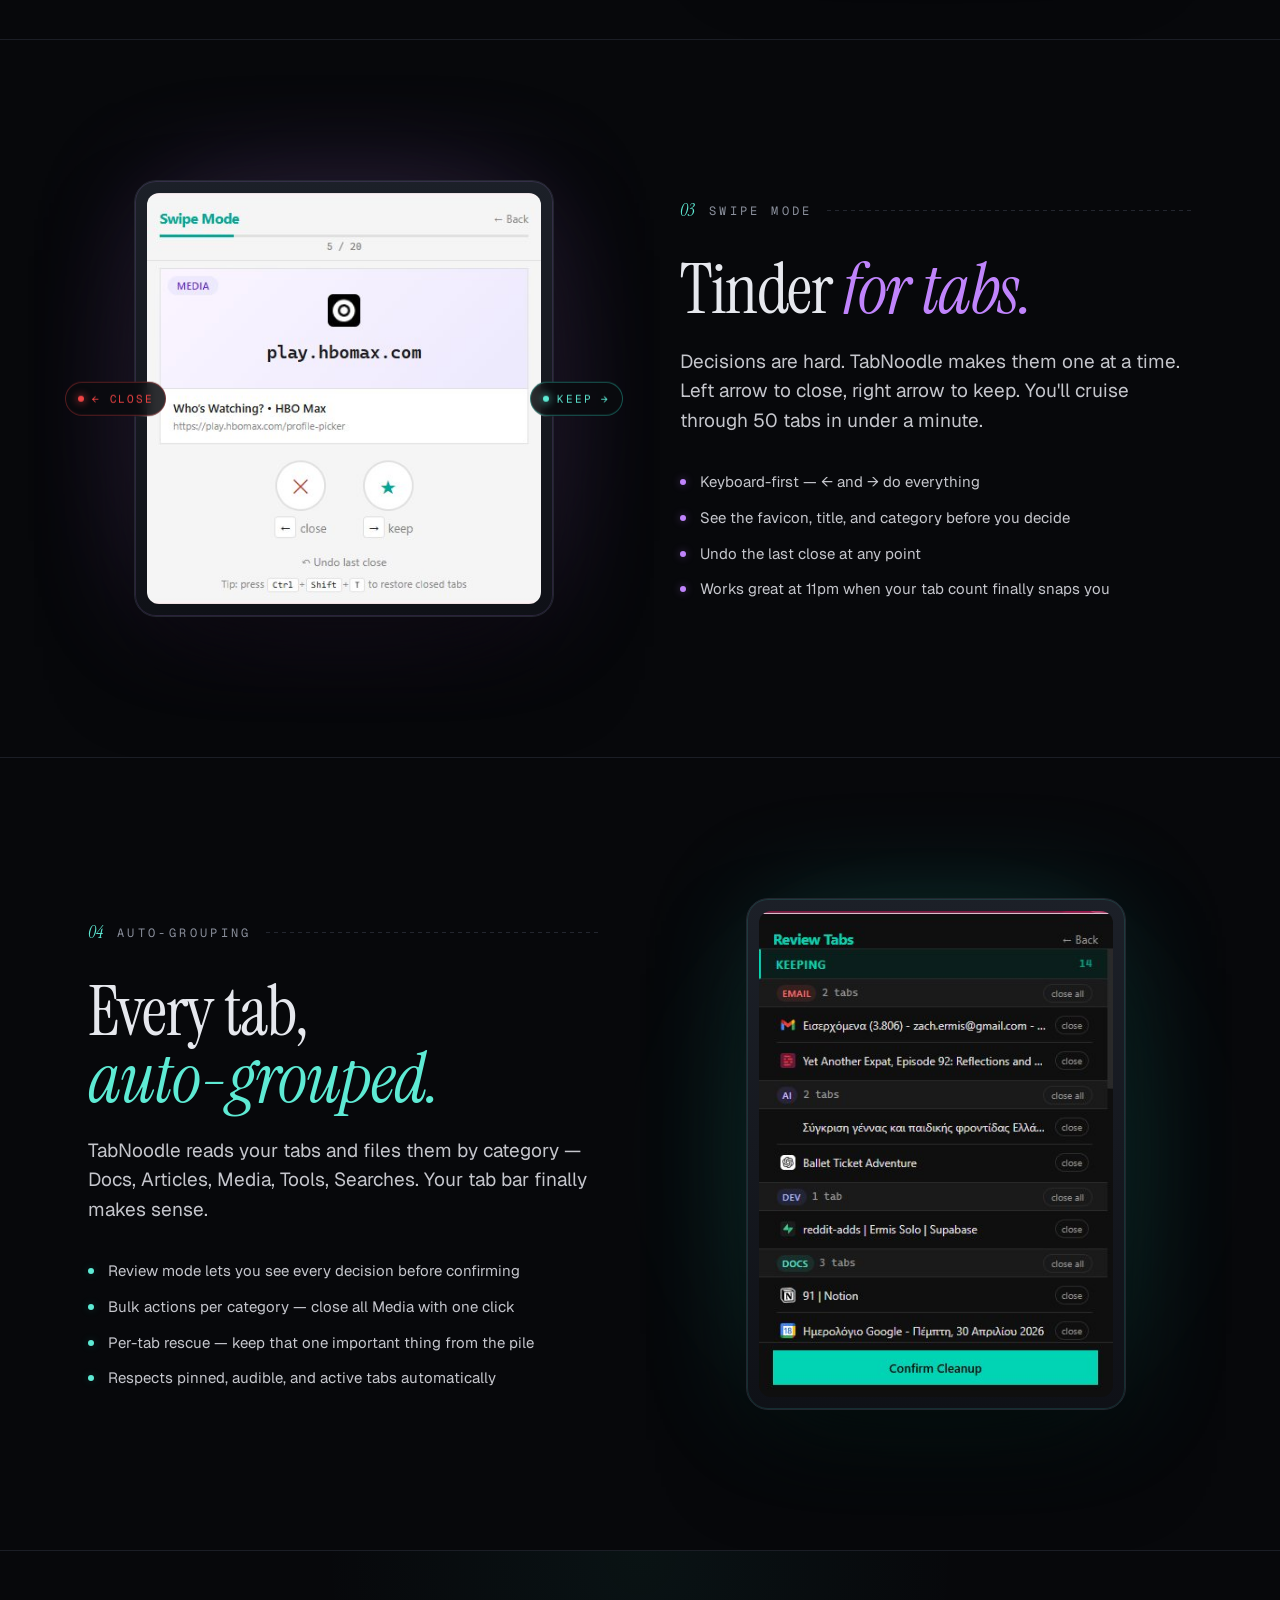
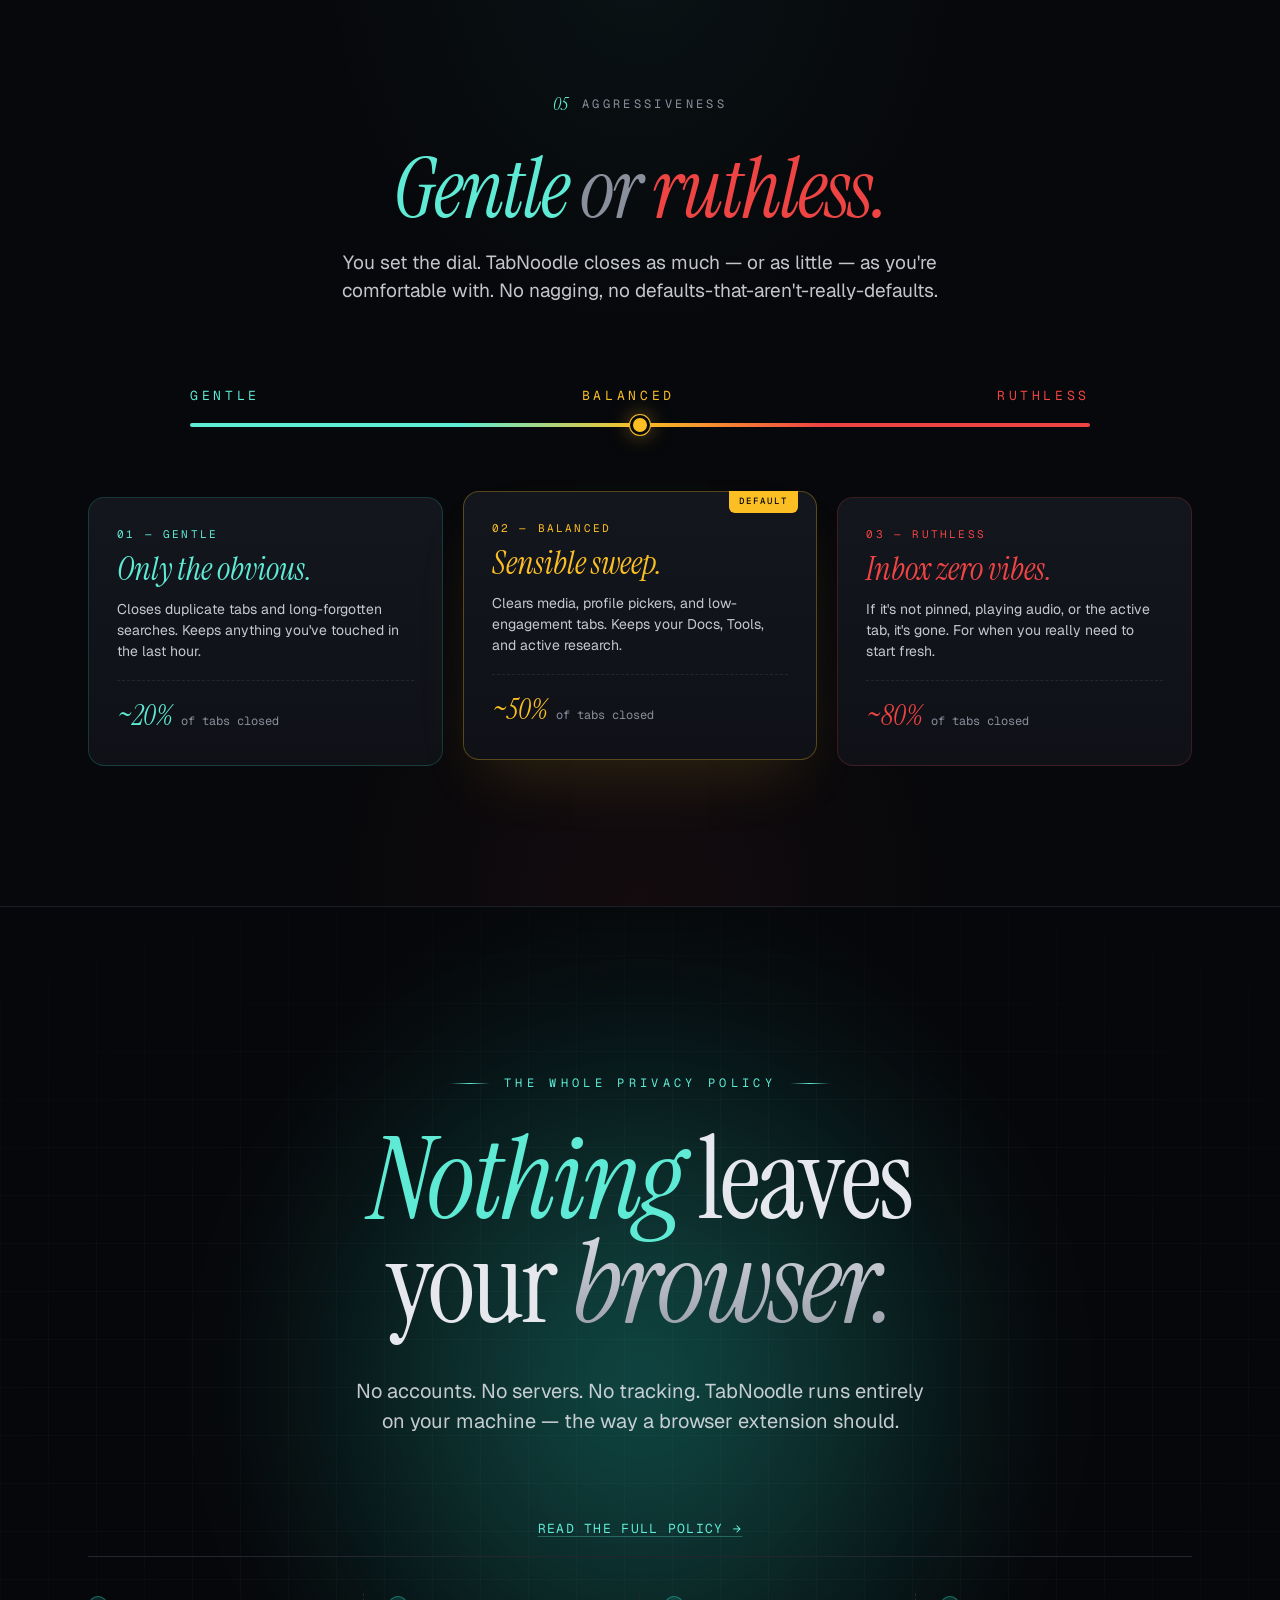
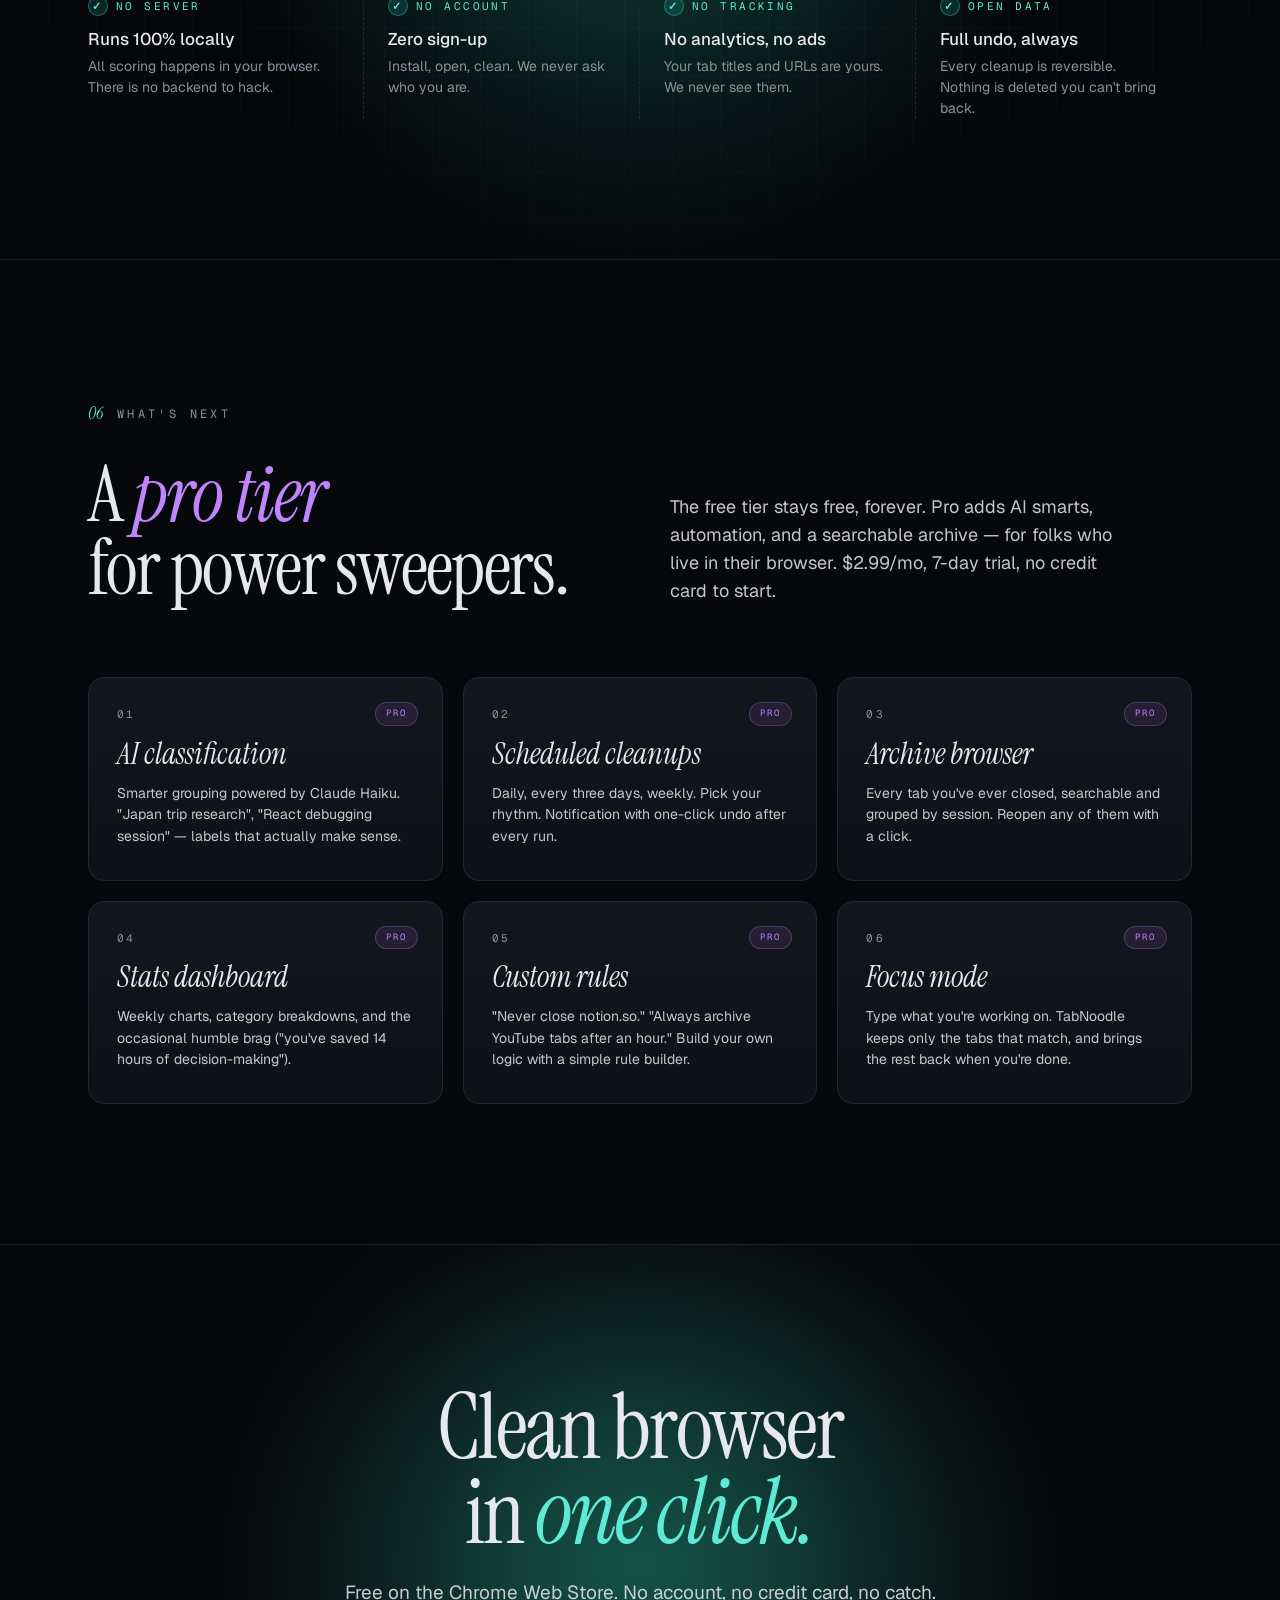
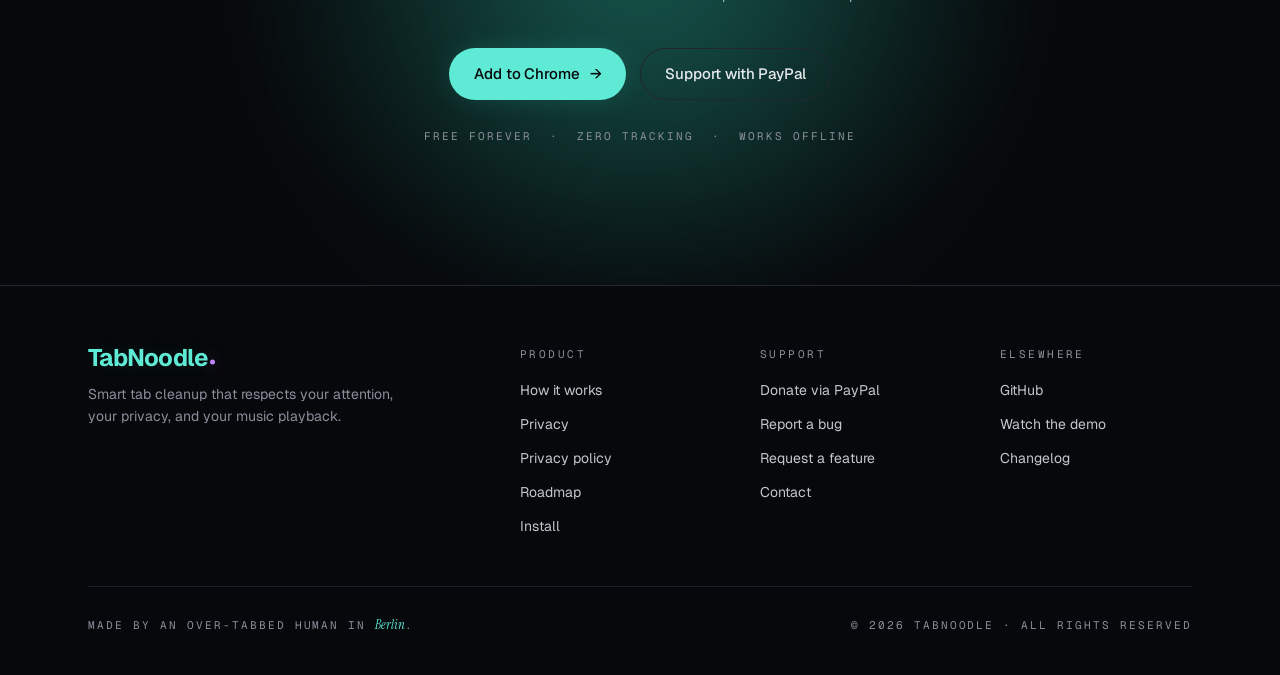
==== commit d2bb60da: "Add privacy.html and wire links from main page Full privacy policy at /privacy.html — required for C" ====
--- a/index.html
+++ b/index.html
@@ -344,6 +344,8 @@
       No accounts. No servers. No tracking. TabNoodle runs entirely on your machine — the way a browser extension should.
     </p>
 
+    <p style="margin-top: 16px;"><a href="privacy.html" style="color: var(--teal-bright); text-decoration: underline; text-decoration-color: rgba(94,234,212,0.3); text-underline-offset: 3px; font-family: var(--font-mono); font-size: 13px; letter-spacing: 0.1em; text-transform: uppercase;">Read the full policy →</a></p>
+
     <div class="privacy-facts">
       <div class="pfact">
         <div class="check">No server</div>
@@ -467,6 +469,7 @@
       <ul>
         <li><a href="#how">How it works</a></li>
         <li><a href="#privacy">Privacy</a></li>
+        <li><a href="privacy.html">Privacy policy</a></li>
         <li><a href="#roadmap">Roadmap</a></li>
         <li><a href="#install">Install</a></li>
       </ul>
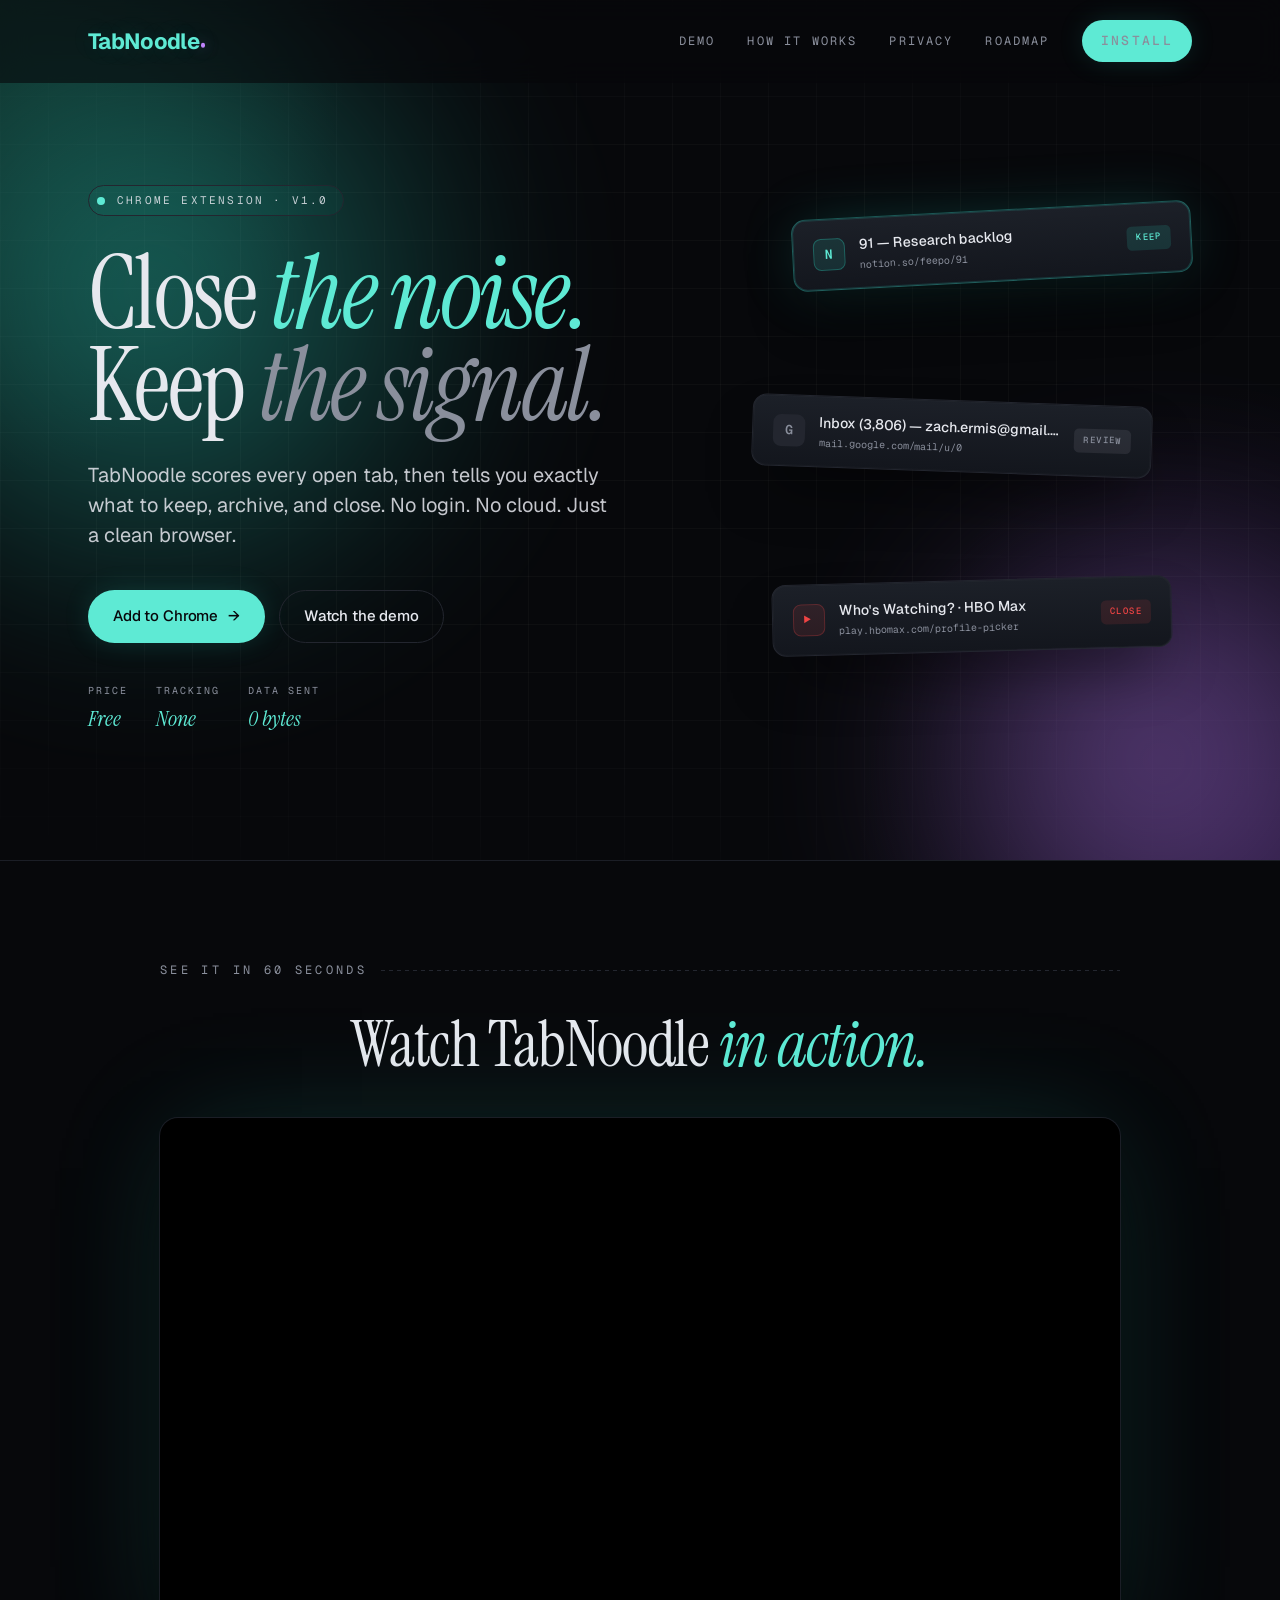
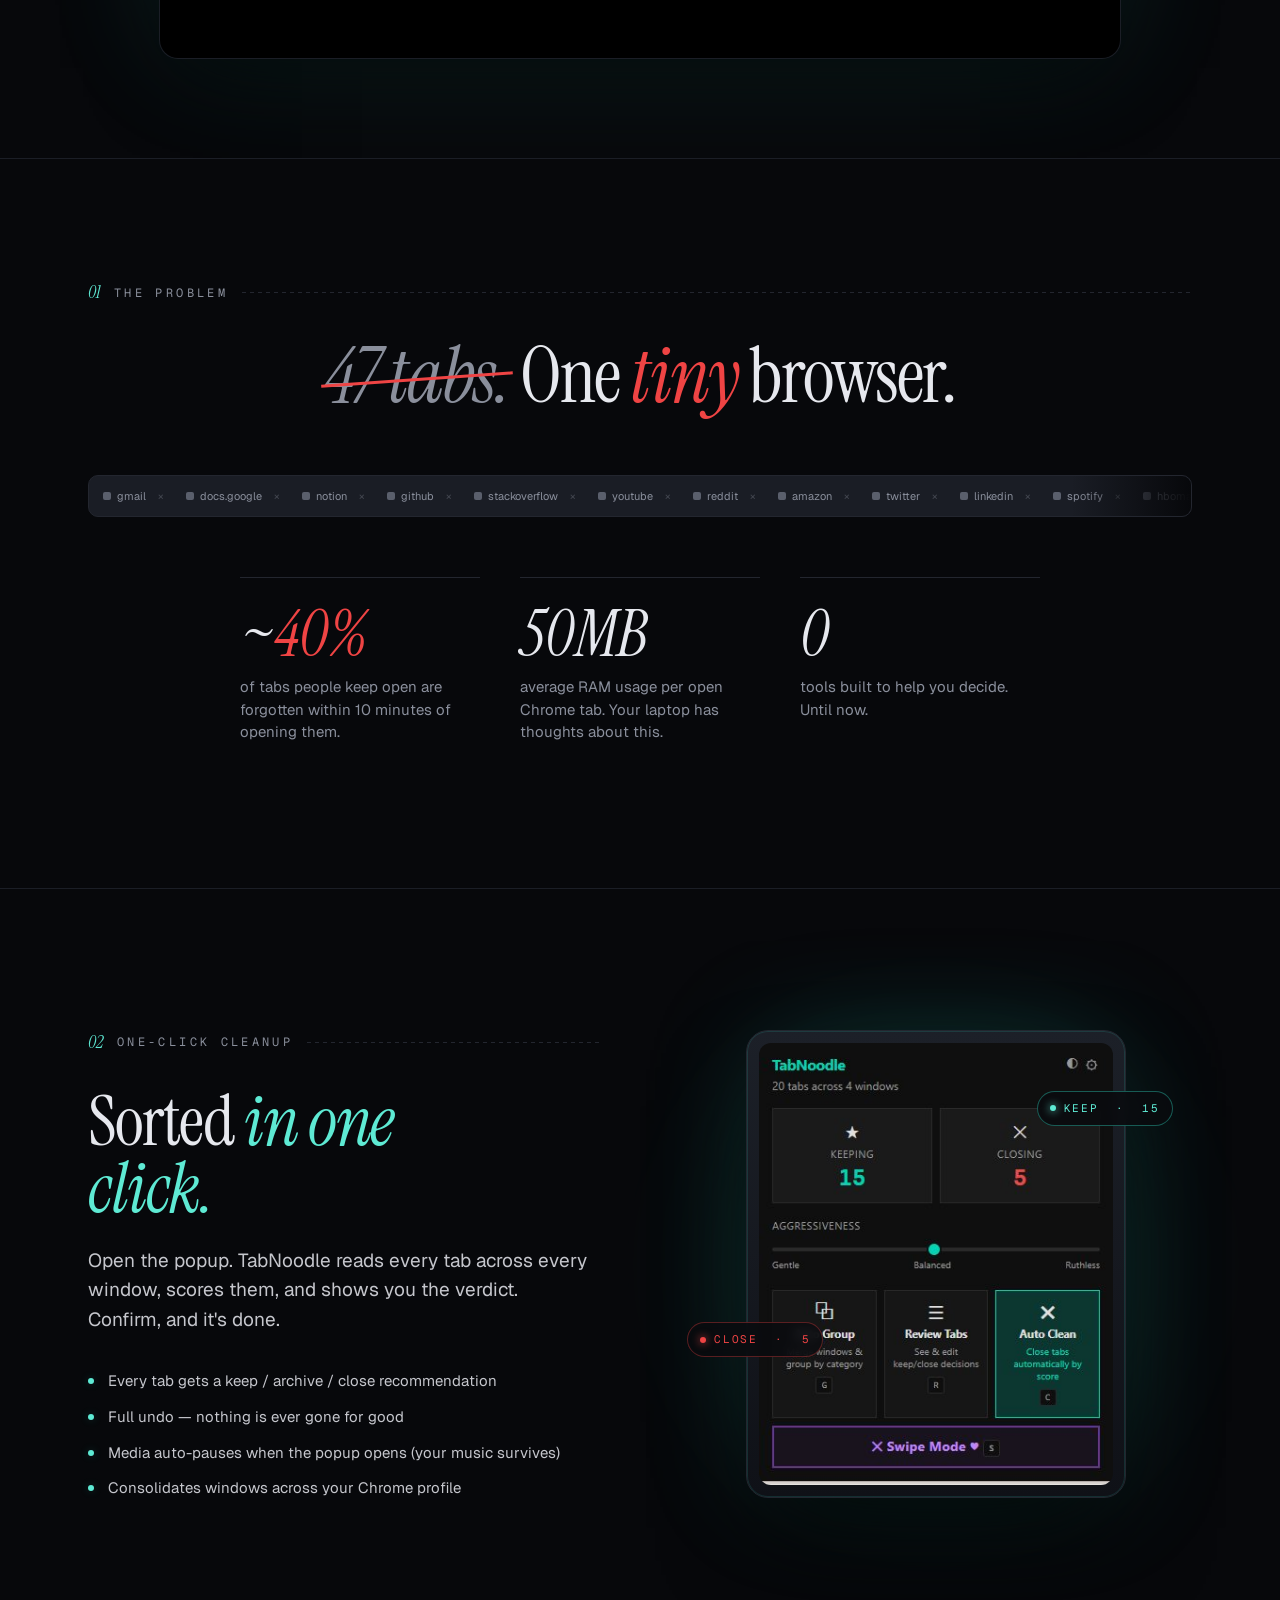
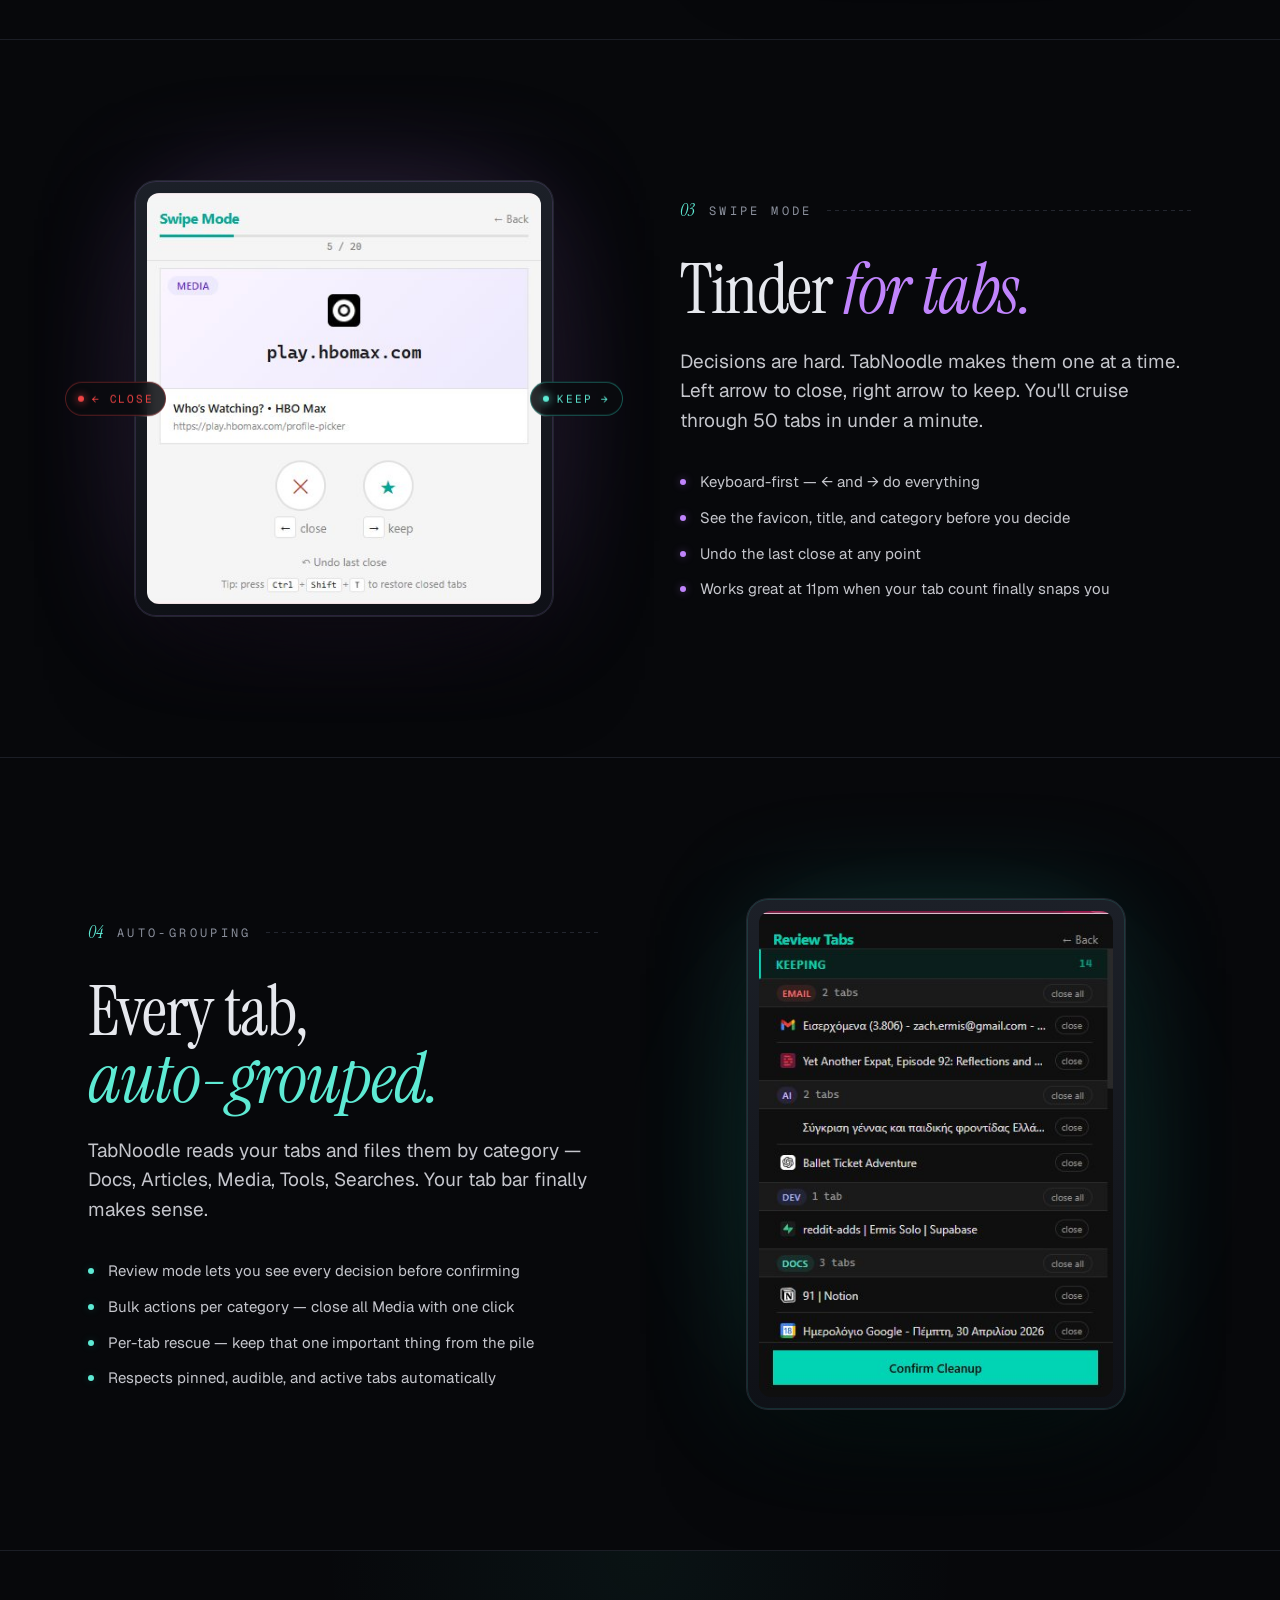
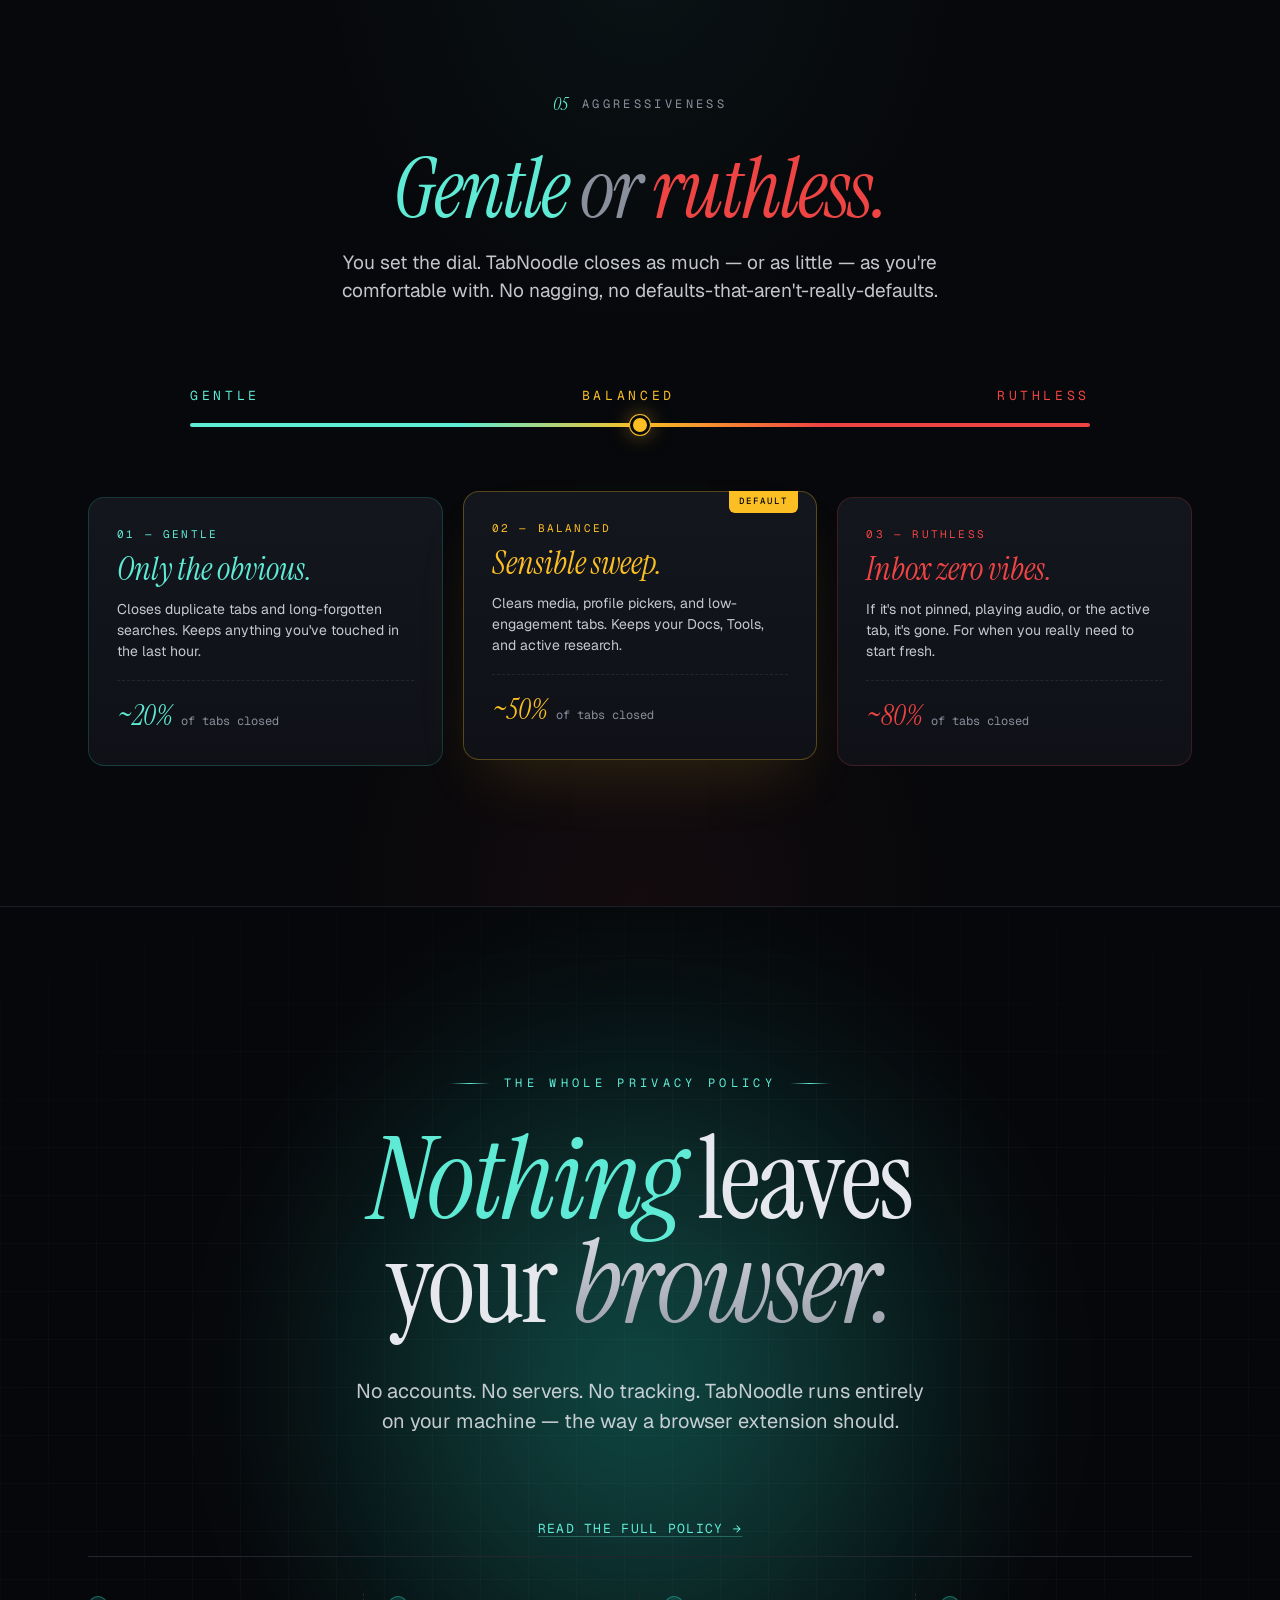
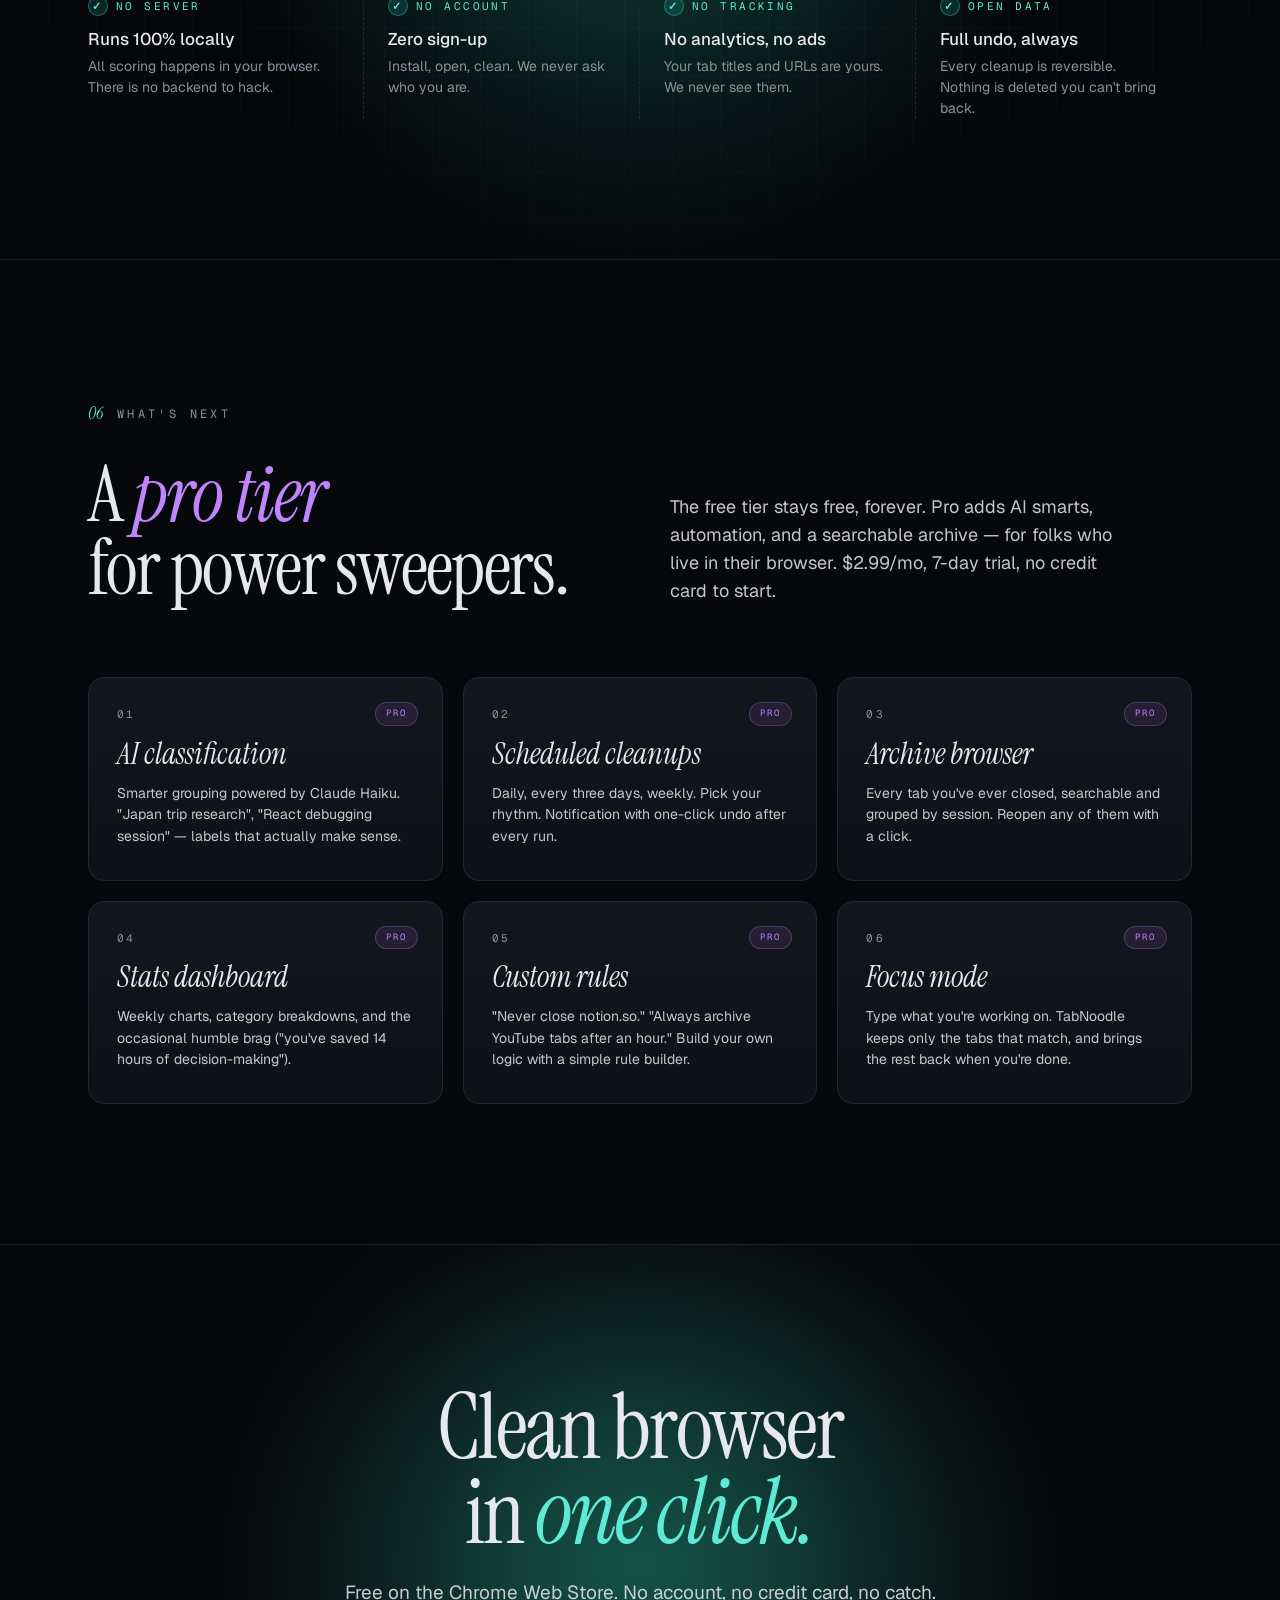
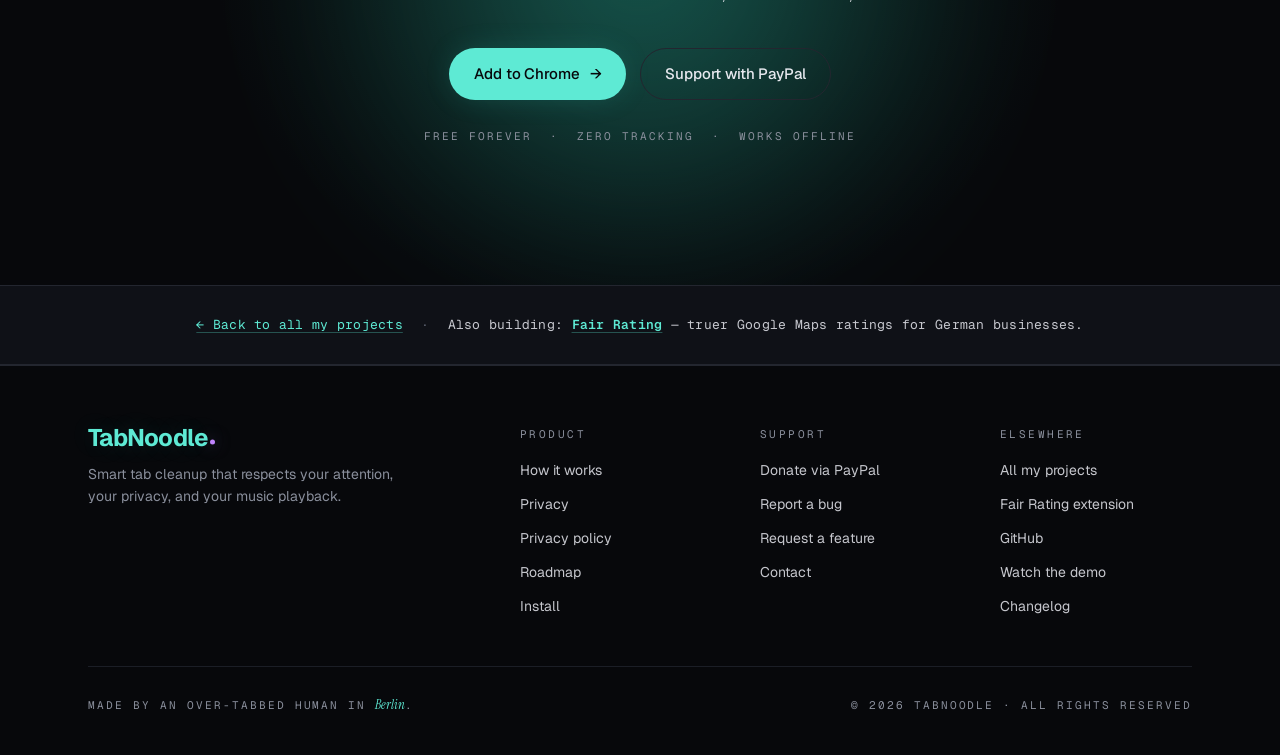
==== commit 5235f481: "Add more-projects banner and Elsewhere links to ermis-dev and Fair Rating" ====
--- a/index.html
+++ b/index.html
@@ -454,6 +454,19 @@
 </section>
 
 <!-- ================================================================
+     MORE PROJECTS BANNER
+     ================================================================ -->
+<section class="more-projects">
+  <p>
+    <a href="https://ennui92.github.io/ermis-dev/">&larr; Back to all my projects</a>
+    <span class="dot">&middot;</span>
+    Also building:
+    <a href="https://ennui92.github.io/fair-rating-extension/"><strong>Fair Rating</strong></a>
+    &mdash; truer Google Maps ratings for German businesses.
+  </p>
+</section>
+
+<!-- ================================================================
      FOOTER
      ================================================================ -->
 <footer>
@@ -486,6 +499,8 @@
     <div class="footer-col">
       <h5>Elsewhere</h5>
       <ul>
+        <li><a href="https://ennui92.github.io/ermis-dev/" target="_blank" rel="noopener">All my projects</a></li>
+        <li><a href="https://ennui92.github.io/fair-rating-extension/" target="_blank" rel="noopener">Fair Rating extension</a></li>
         <li><a href="https://github.com/Ennui92" target="_blank" rel="noopener">GitHub</a></li>
         <li><a href="https://youtu.be/09V-6yI2r0Y" target="_blank" rel="noopener">Watch the demo</a></li>
         <li><a href="https://github.com/Ennui92/tabnoodle-site/commits/main" target="_blank" rel="noopener">Changelog</a></li>
--- a/styles.css
+++ b/styles.css
@@ -1120,3 +1120,44 @@
   .nav-links { gap: 16px; }
   .nav-links a:not(.btn) { display: none; }
 }
+
+/* ================================================================
+   MORE PROJECTS BANNER (between content and footer)
+   ================================================================ */
+.more-projects {
+  padding: 28px 24px;
+  background: var(--ink-2);
+  border-top: 1px solid var(--line);
+  border-bottom: 1px solid var(--line);
+  text-align: center;
+}
+
+.more-projects p {
+  margin: 0;
+  font-family: var(--font-mono);
+  font-size: 13px;
+  color: var(--bone-dim);
+  letter-spacing: 0.02em;
+  line-height: 1.7;
+}
+
+.more-projects a {
+  color: var(--teal-bright);
+  text-decoration: underline;
+  text-decoration-color: rgba(94, 234, 212, 0.3);
+  text-underline-offset: 3px;
+}
+
+.more-projects a:hover {
+  text-decoration-color: var(--teal-bright);
+}
+
+.more-projects strong {
+  font-weight: 600;
+  color: var(--teal-bright);
+}
+
+.more-projects .dot {
+  color: var(--fog-2);
+  margin: 0 10px;
+}
